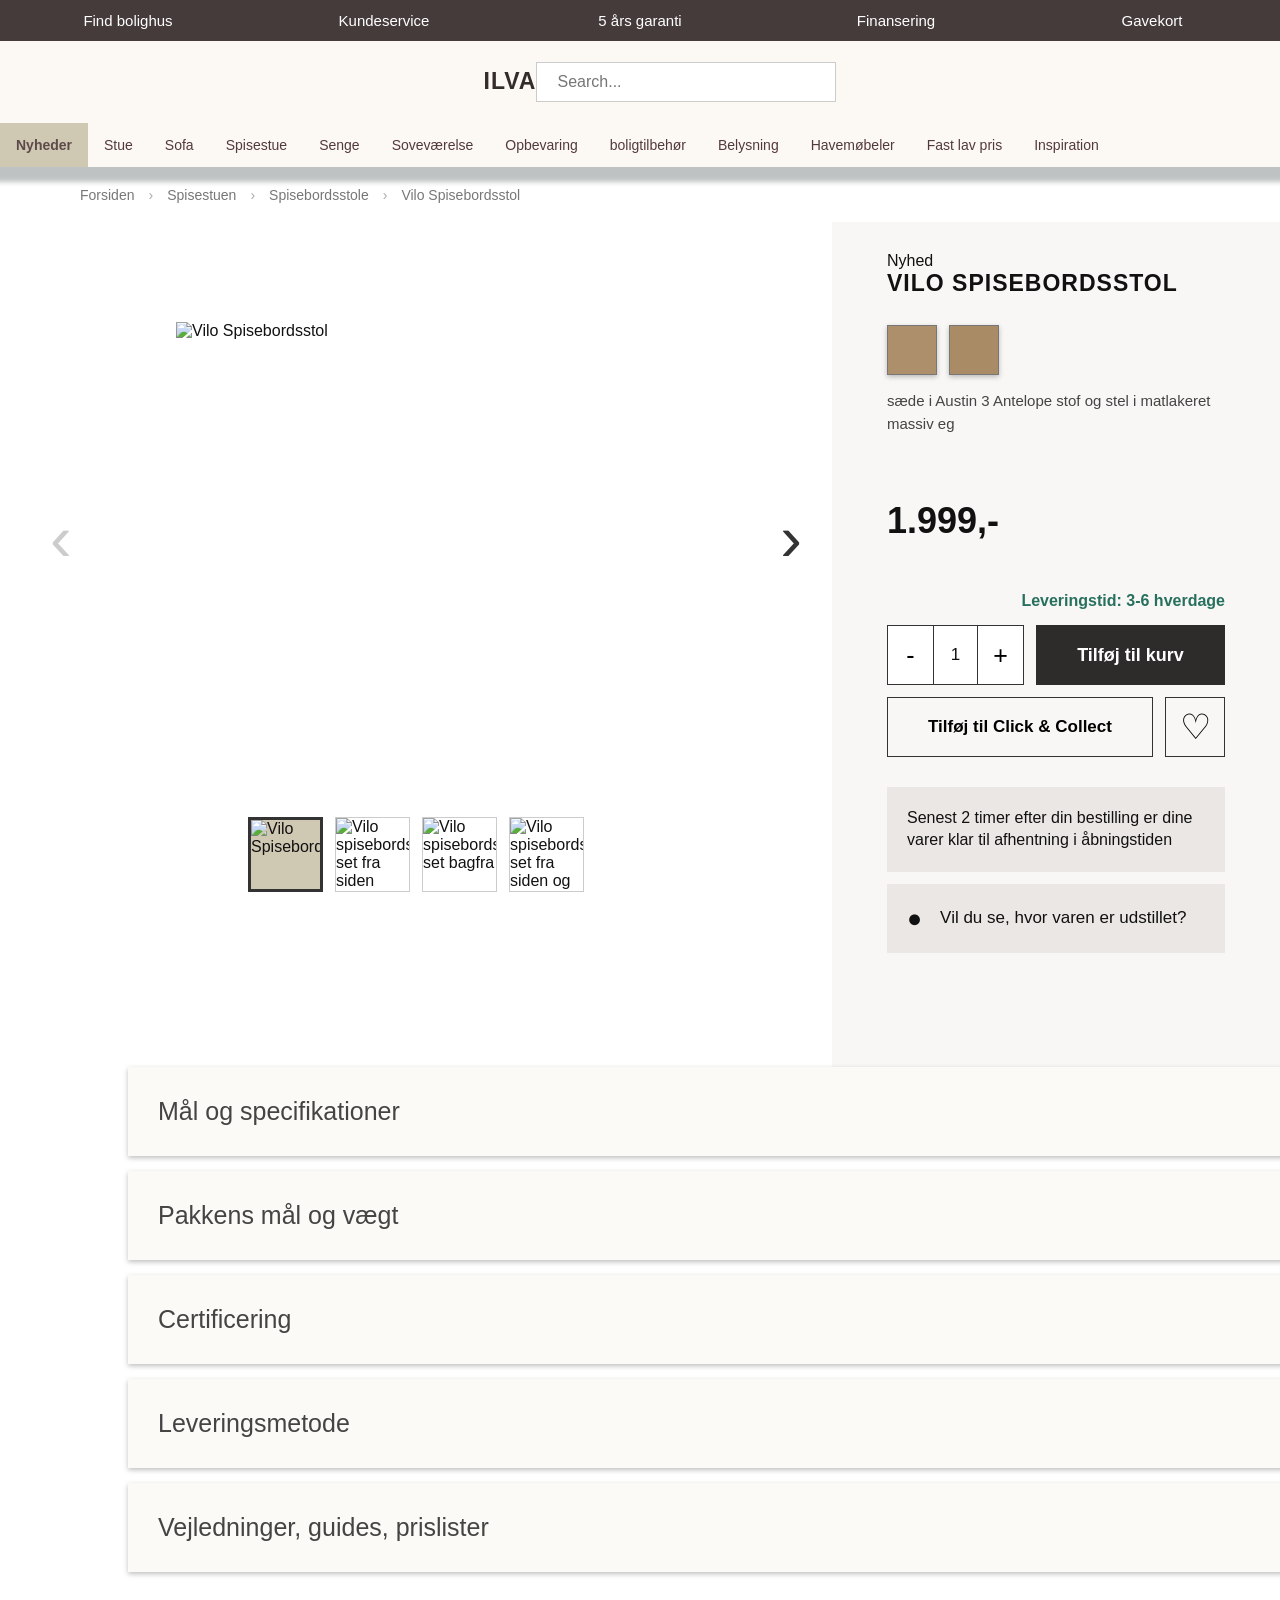
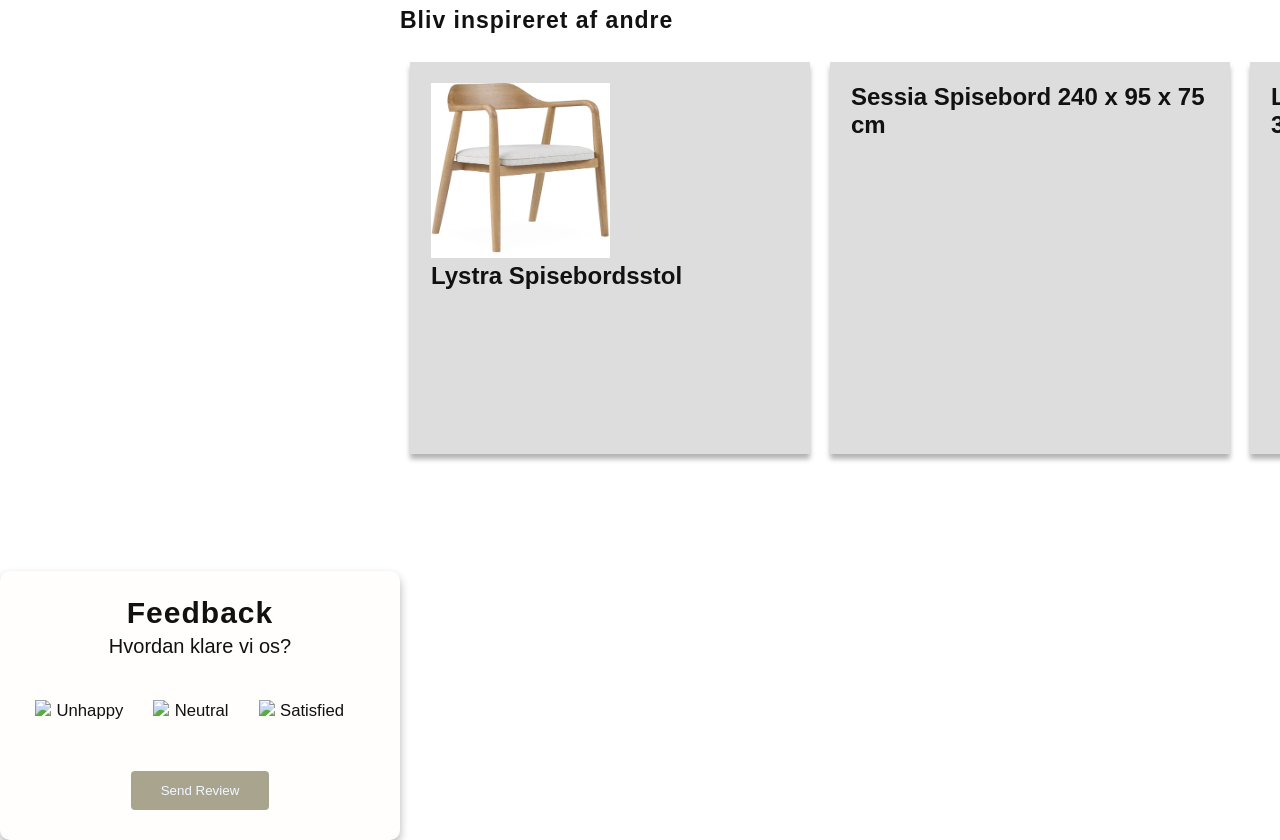
==== index.html @ 0eca38b8 "fjernet extra css fil og rykket carousellen Im going insane...  næste: Jeg copierer den allerede-eks" ====
<!DOCTYPE html>
<html lang="da">
<head>
    <meta charset="UTF-8">
    <meta name="viewport" content="width=device-width, initial-scale=1.0">
    <title>Document</title>

    <link rel="stylesheet" href="stylesheet.css">
    <script src="javakirstine.js" defer></script>
    <link rel="stylesheet" href="carousel.css">

<script src="stolcarousel.js" defer></script>
</head>
<body>

    <div class="toptopnav">
       
  <a >Find bolighus</a>
  <a >Kundeservice</a>
  <a >5 års garanti</a>
    <a >Finansering</a>
  <a >Gavekort</a>
    </div>



<div class="mycontainer">
    <div class="ilva">
  <h1><br>ILVA</h1> 
</div>
 

 <div class="search-box">
  <input type="text" placeholder="Search..." />
  <i class="fas fa-search"></i>
</div>
 
</div>  
  
<div class="topnav">
  <a class="active" href="#home">Nyheder</a>
  <a href="#stue">Stue</a>
  <a href="#sofa">Sofa</a>
  <a href="#spisestue">Spisestue</a>
<a href="#seng">Senge</a>
<a href="#soveværelse">Soveværelse</a>  
<a href="#opbevaring">Opbevaring</a>
<a href="#boligtilbehør">boligtilbehør</a>
<a href="#belysning">Belysning</a>
<a href="#havemøbeler">Havemøbeler</a>
<a href="#fastlavpris">Fast lav pris</a>
<a href="#inspiration">Inspiration</a>
</div>



<nav class="bottom-nav">
    <span>Forsiden</span>
    <span>›</span>
    <span>Spisestuen</span>
    <span>›</span>
    <span>Spisebordsstole</span>
    <span>›</span>
    <span>Vilo Spisebordsstol</span>
</nav>

<main class="product-page">
    <section class="product-image">

    <button id="previous" class="arrow-left">‹</button>

    <img
        id="productImage"
        src="https://media.ilva.dk/webshop/dam/photo1/100004611617-001.jpg"
        alt="Vilo spisebordsstol set forfra"
    >

    <button id="next" class="arrow-right">›</button>

     <div id="thumbnails" class="thumbnails">
    </div>

</section>

    <section class="product-info">
        <span class="New">Nyhed</span>
        <h1>
            <strong>VILO</strong> SPISEBORDSSTOL
        </h1>

        <div class="colors">
            <div class="color-box"></div>
            <div class="color-box"></div>
        </div>

        <p class="description">
            sæde i Austin 3 Antelope stof og stel i matlakeret massiv eg
        </p>

        <p class="price">1.999,-</p>
        <p class="delivery">
            Leveringstid: 3-6 hverdage
        </p>

        <div class="buy-row">
            <div class="quantity">
                <button>-</button>
                <span>1</span>
                <button>+</button>
            </div>
            <button class="cart">
                Tilføj til kurv
            </button>
        </div>

        <div class="bottom-buttons">
            <button>
                Tilføj til Click & Collect
            </button>
            <button class="heart">
                ♡
            </button>
        </div>

        <div class="pickup">
            <p>
                Senest 2 timer efter din bestilling er dine varer klar til afhentning i åbningstiden
            </p>
        </div>

        <div class="store">
            <span class="location">●</span>
            <span>Vil du se, hvor varen er udstillet?</span>
        </div>

    </section>


    
    
</main>


<button class="accordion">Mål og specifikationer</button>
<div class="panel">
    <p>Generelle mål <br>

        Længde
        55 cm <br>
        Bredde/Dybde
        53 cm <br>
        Højde
        80 cm <br>
        Vægt
        6,5 kg <br> <br>
        Andre specifikationer
        
        <br><br>
        
        Produkttype:
        Spisebordsstole <br>
        
        Maks. belastning:
        Maxbelastning 110 kg <br>
        
        Siddehøjde: 47 cm <br>
        Betræksnavn: Austin<br>
        Betræksmateriale: Stof<br>
        Stoftype betræk: Fladvævet<br>
        Betrækkets komposition: 100% polyester<br>
        Betræksfarv: Gråbrun <br>
        Betræksfarvekode: 3<br>
        Farvenavn på betræk: Antelope <br>
        Martindale: 115.000<br>
        Lysægthed: 4-5<br>
        Pilling: 4<br>
        Materiale ben/stel: Træ<br>
        Træsort ben/stel: Eg massiv<br>
        
        Behandling ben/stel: Matlakbehandlet <br>
        
        Farve ben/stel: Mat natur <br>
        Varenummer 1090067<br>
        <br><br>
        Producent
        ILVA A/S
        Damvej 9, DK-8471 Sabro
        www.ilva.dk <br></p>
    </div>
    
    <button class="accordion">Pakkens mål og vægt</button>
    <div class="panel">
        <p>Antal pakker: 1 <br>
1 Pakke A <br><br>
Dybde: 56 cm<br>
Højde: 90 cm<br>
Bredde: 57 cm<br>
Vægt 14,8 kg <br>
<br>

</p>
</div>

<button class="accordion">Certificering</button>
<div class="panel">
    <p>FSC®<br><br>
        
        FSC-certificerede produkter er din sikkerhed for, at træet i vores produkter er fra ansvarlig skovdrift og/eller andre ansvarlige kilder.<br>
        I en FSC-certificeret skov vil skovarealet være det samme generation efter generation.<br> Samtidig tages der hensyn til skovens biodiversitet, og sjældne og truede dyrearter beskyttes. <br>
        FSC sikrer også ordentlige arbejdsvilkår for skovarbejderne og gode relationer til lokalsamfundene.
        <br><br>
        Dette produkt indeholder synlige eller ikke-synlige FSC-certificerede trækomponenter.<br> </p>
    </div>
    
    <button class="accordion">Leveringsmetode</button>
    <div class="panel">
        <p>Du kan få leveret dit køb på flere måder hos ILVA <br><br>
            
            Lagerstatus og leveringsformer<br>
            
            Hos ILVA har vi en række forskellige lagerstatusbeskeder alt efter, <br>
            hvor varen befinder sig. Få et overblik over lagerstatus, og hvad det betyder for dig. <br>
            Du kan også læse om vores leveringsformer og -priser, så du kan vælge den leveringsform, der passer bedst til dig. <br>
            <br>
            
            Lagerstatusbeskrivelser
            <br>
            Klik og læs mere om de forskellige lagerstatusbeskrivelser
            <br>
            Leveringsformer
            <br>
            Klik og læs om de forskellige leveringsformer og -priser
            <br></p>
        </div>
        
        <button class="accordion">Vejledninger, guides, prislister</button>
        <div class="panel">
            <p>Samlevejledning og advarsler<br><br><br>
                Plejeguide<br>
            </p>
        </div>


        <!-- fuck this... make carousel based on extisting carousel... but with reskin, evading every merge comflict and class issues -->
        <section>
            <h1 style="padding: 20px 400px 0px;">Bliv inspireret af andre</h1>
                <ul>
                    <li data-møbelName="Item 1" class="carousel--shadow">
                        <img class="carousel--image" src="images/Lystra-Spisebordsstol.webp" alt="Sessia Spisebord 240 x 95 x 75 cm ">
                        <h2>Lystra Spisebordsstol </h2>
                    </li>
                    <li data-møbelName="Item 2" class="carousel--shadow">
                        <h2>Sessia Spisebord 240 x 95 x 75 cm</h2>
                    </li>
                    <li data-møbelName="Item 3" class="carousel--shadow">
                        <h2>Lunestund Kelim Tæppe 250 x 350 cm </h2>
                    </li>
                    <li data-møbelName="Item 4" class="carousel--shadow">
                        <h2>Ceora Spisebordsstol </h2>
                    </li>
                    <li data-møbelName="Item 5" class="carousel--shadow">
                        <h2>Sessia Spisebord 180 x 95 x 75 cm </h2>
                    </li>
                    <li data-møbelName="Item 6" class="carousel--shadow">
                        <h2>Sikra Pendel 52 x 47 cm </h2>
                    </li>
                </ul>
        </section>
        
        <!-- rating system -->
        
        
        <div class="container" id="container">
            <h1 class="heading">Feedback</h1>
            <p>Hvordan klare vi os?</p>
            <div class="ratings-container" id="ratings-container">
                <div class="rating">
                    <img src="https://cdn-icons-png.flaticon.com/512/166/166527.png" />
                    <small>Unhappy</small>
                </div>
                <div class="rating">
                    <img src="https://cdn-icons-png.flaticon.com/512/1791/1791385.png" />
                    <small>Neutral</small>
                </div>
                <div class="rating">
                    <img src="https://cdn-icons-png.flaticon.com/512/166/166538.png" />
                    <small>Satisfied</small>
                </div>
            </div>
            <button class="btn" id="btn">Send Review</button>
        </div>
        
        
        
        <script src="mathilde.js"></script>
    </body>
    </html>
---- stylesheet.css ----
body {
  margin: 0;
  font-family: Arial, Helvetica, sans-serif;
}
.search-box {
  position: relative;
  width: 300px;
  background: #fff;
  border: 1px solid #ccc;
  padding: 10px 20px;
  display: flex;
  align-self: center;

}

.search-box:focus-within {
  border-color: #007bff;
  box-shadow: 0 0 8px rgba(0, 123, 255, 0.2);
  background: #fff;
}
.search-box input {
  width: 100%;
  border: none;
  outline: none;
  background: transparent;
  font-size: 16px;
  color: #333;
}
.search-box i {
  color: #888;
  font-size: 18px;
  margin-left: 10px;
}

.toptopnav{
    background-color: #453b3b;
  overflow: hidden;
  color:#fbfaf7;
 gap: 20px;
 
}

.toptopnav a {
  float: left;
  padding: 12px;
  color: white;
  text-decoration: none;
  font-size: 15px;
  width: 20%; 
  text-align: center; 
}

.toptopnav a:hover {
  background-color: #504945;
}
.topnav {
  overflow: hidden;
  background-color: #fcf8f3;
  box-shadow: 0 10px 5px 5px rgb(191, 194, 195);
}

.topnav a {
  float: left;
  color: #533a3a;
  text-align: center;
  padding: 14px 16px;
  text-decoration: none;
  font-size: 14px;
}

.topnav a:hover {
  text-decoration: underline;
  color: rgb(75, 67, 55);
}

.topnav a.active {
font-weight: bold;
  color: rgb(93, 74, 74);
}

.mycontainer{
    display: flex;
    align-items: center;
    justify-content: center;
    margin: auto;
    background-color: #fcf8f3;
    

}

.ilva{

    text-align: left;
    align-items: left;
    background-color: #fcf8f3;
    color:rgb(52, 43, 43);
    font-size: larger;
    padding-left: 40px;
}

* {
    box-sizing: border-box;
    margin: 0;
    padding: 0;
}

body {
    font-family: Arial, Helvetica, sans-serif;
    color: #111;
}

/* --------------------
   BOTTOM NAV
-------------------- */

.bottom-nav {
    height: 55px;
    display: flex;
    align-items: center;
    gap: 14px;

    padding-left: 80px;

    color: #777;
    font-size: 14px;
}

.bottom-nav span:nth-child(even) {
    color: #aaa;
}


/* --------------------
   SELVE PRODUKTSIDEN
-------------------- */

.product-page {
    display: grid;
    grid-template-columns: 65% 35%;
    min-height: calc(100vh - 55px);
}
/* --------------------
   VENSTRE SIDE
-------------------- */

/* =========================================
   BILLEDE / CAROUSEL
========================================= */

.product-image {
    position: relative;

    background: #fff;

    display: flex;
    justify-content: center;
    align-items: center;

    overflow: hidden;

    height: 700px;
}


/* Det store billede */

.product-image > img {
    width: 480px;
    height: 500px;
    object-fit: contain;
}


/* =========================================
   PILE
========================================= */

.arrow-left,
.arrow-right {
    position: absolute;

    top: 45%;

    transform: translateY(-50%);

    background: transparent;

    border: none;

    font-size: 65px;

    cursor: pointer;
    z-index: 10;
}



.arrow-left {
    left: 50px;

    color: #ccc;
}

.arrow-right {
    right: 30px;

    color: #333;
}


/* =========================================
   THUMBNAILS
========================================= */

.thumbnails {

    position: absolute;

    bottom: 30px;

    left: 50%;

    transform: translateX(-50%);

    display: flex;

    gap: 12px;

    z-index: 10;
}


/* Hvert thumbnail */

.thumbnail {

    width: 75px;
    height: 75px;

    object-fit: cover;

    border: 1px solid #ccc;

    cursor: pointer;

    transition: all 0.2s ease;
}


/* Når man holder musen over */

.thumbnail:hover {

    transform: scale(1.05);

    border-color: #555;
}


/* Det billede man er på */

.thumbnail.active {

    border: 3px solid #333;
}
/* --------------------
   HØJRE SIDE
-------------------- */

.product-info {
    background: #f8f7f5;

    padding: 30px 55px 40px;

    display: flex;
    flex-direction: column;
}
/* Nyhed */

.new {
    display: inline-block;

    width: fit-content;

    background: #95734f;
    color: white;

    padding: 7px 13px;

    font-size: 14px;

    margin-bottom: 12px;
}

/* Titel */

h1 {
    font-size: 23px;
    letter-spacing: 1px;

    margin-bottom: 28px;
}

h1 strong {
    font-weight: 800;
}

/* Farver */

.colors {
    display: flex;
    gap: 12px;

    margin-bottom: 15px;
}

.color-box {
    width: 50px;
    height: 50px;

    background: #ad906b;

    border: 1px solid #777;

    box-shadow: 0 2px 5px rgba(0,0,0,0.25);
}

.color-box:nth-child(2) {
    background: #a98b65;
}

/* Beskrivelse */

.description {
    color: #444;

    font-size: 15px;

    line-height: 1.5;

    margin-bottom: 65px;
}

/* Pris */

.price {
    font-size: 36px;
    font-weight: bold;

    margin-bottom: 50px;
}
/* Levering */

.delivery {
    align-self: flex-end;

    color: #28705e;

    font-weight: bold;

    margin-bottom: 15px;
}
/* --------------------
   KØBSFELT
-------------------- */

.buy-row {
    display: flex;
    gap: 12px;

    width: 100%;
}

/* Antal */

.quantity {
    display: flex;

    height: 60px;

    border: 1px solid #333;
}

.quantity button,
.quantity span {
    width: 45px;

    display: flex;
    align-items: center;
    justify-content: center;

    background: white;

    border: none;

    font-size: 25px;
}

.quantity span {
    font-size: 17px;

    border-left: 1px solid #333;
    border-right: 1px solid #333;
}

/* Kurv */

.cart {
    flex: 1;

    background: #2d2c2b;

    color: white;

    border: none;

    font-size: 18px;
    font-weight: bold;

    cursor: pointer;
}

.cart:hover {
    background: #444;
}

/* --------------------
   CLICK & COLLECT
-------------------- */

.bottom-buttons {
    display: flex;

    gap: 12px;

    margin-top: 12px;
}

.bottom-buttons > button:first-child {
    flex: 1;

    height: 60px;

    background: transparent;

    border: 1px solid #333;

    font-size: 17px;
    font-weight: bold;
}

.heart {
    width: 60px;

    background: transparent;

    border: 1px solid #333;

    font-size: 35px;
}

/* --------------------
   AFHENTNING
-------------------- */

.pickup {
    margin-top: 30px;

    background: #ebe7e4;

    padding: 20px;

    font-size: 16px;

    line-height: 1.4;
}

/* --------------------
   BUTIK
-------------------- */

.store {
    margin-top: 12px;

    background: #ebe7e4;

    padding: 20px;

    display: flex;
    align-items: center;

    gap: 18px;

    font-size: 17px;
}

.location {
    font-size: 25px;
}

/* --------------------
   TILFØJ TIL KURV
-------------------- */

/* Mørk baggrund bag popup */
.popup-overlay {
    display: none;
    position: fixed;
    top: 0;
    left: 0;
    width: 100%;
    height: 100%;
    background: rgba(0, 0, 0, 0.6);
    z-index: 1000;
}

/* Selve popup */
.cart-popup {
    position: absolute;
    top: 50%;
    left: 50%;
    transform: translate(-50%, -50%);

    width: 80%;
    max-width: 800px;
    min-height: 450px;

    background: white;
    padding: 60px;
}

/* Luk-knap */
.popup-close {
    position: absolute;
    top: 25px;
    right: 25px;

    border: none;
    background: none;

    font-size: 30px;
    cursor: pointer;
}

/* Overskrift */
.cart-popup h2 {
    text-align: center;
    margin-top: 100px;
    margin-bottom: 100px;
}

/* Produktnavn */
.cart-popup p {
    font-size: 20px;
}

/* Knapper */
.popup-buttons {
    display: flex;
    gap: 20px;
    margin-top: 80px;
}

.popup-buttons button {
    flex: 1;
    padding: 25px;

    font-size: 18px;
    cursor: pointer;
}

.continue-shopping {
    background: white;
    border: 1px solid #222;
}

.go-to-cart {
    background: #292827;
    color: white;
    border: none;
}
.accordion {
  background-color: #fbfaf7;
  color: #444;
  font-style: bold;
  cursor: pointer;
  padding: 30px;
  width: 100%;
  margin-left: 10%;
  margin-right:10%;
  margin-bottom: 15px;
  border: none;
  text-align: left;
  outline: none;
  font-size: 25px;
  transition: 0.4s;
  justify-items: center ;
   box-shadow: 0 2px 5px rgba(0,0,0,0.25);

}

.active, .accordion:hover {
  background-color: #cfc8b3; 
}

.panel {
  padding: 0 18px;
  display: none;
  background-color: white;
  overflow: hidden;
  margin-left: 10%;
  margin-right: 10%;
  width: 100%;
}

/* rating system */


.container {
  background: rgba(253, 252, 247, 0.3);
  box-shadow: 0 5px 10px rgba(0, 0, 0, 0.3);
  border-radius: 10px;
  padding: 20px;
  width: 85%;
  max-width: 400px;
  text-align: center;
  font-size: 20px;
  justify-self: center;
}

.heading {
  margin: 5px;
  font-size: 30px;
}

.ratings-container {
  display: flex;
  padding: 20px 0;
}

.rating {
  cursor: pointer;
  padding: 10px;
  margin: 10px 5px;
}

.rating:hover,
.rating.active
{
  background: rgb(239, 228, 204);
  border-radius: 10px;
  box-shadow: 0 0 10px rgba(0, 0, 0, 0.3);
  color: aliceblue;
  transition: all 300ms ease;
}

.btn {
  background-color: rgb(169, 164, 142);
  color: aliceblue;
  border: 0;
  margin: 10px;
  border-radius: 4px;
  padding: 12px 30px;
  cursor: pointer;
}

.btn:hover {
  box-shadow: 0 5px 10px rgba(0, 0, 0, 0.3);
  transition: all 300ms ease;
}

.btn:active {
  transform: scale(0.96);
}

.rating img {
  width: 40px;
}

/* INSPO CAROUSEL */
ul {
  width: 100vw;
  height: 509px;
  padding: 0 400px 20px;

  display: flex;

  overflow-x: scroll;
  scroll-snap-type: x mandatory;

  anchor-name: --inspo-carousel;

  columns: 1;
  text-align: center;
}

ul::column {
  scroll-snap-align: center;
}


ul::scroll-button(*) {
  border: 0;
  font-size: 2rem;
  background: none;
  color: #000;
  opacity: 0.7;
  cursor: pointer;

  position: absolute;
  position-anchor: --inspo-carousel;
}

ul::scroll-button(*):hover,
ul::scroll-button(*):focus {
  opacity: 1;
}

ul::scroll-button(*):active {
  translate: 1px 1px;
}

ul::scroll-button(*):disabled{
  opacity: 0.2;
  cursor: unset;
}

ul::scroll-button(left) {
  content: "<" / "Previous";
  right: calc(anchor(left) - 70px);
  bottom: calc(anchor(top) + 13px);
}

ul::scroll-button(right) {
  content: ">" / "Next";
  left: calc(anchor(right) - 70px);
  bottom: calc(anchor(top) + 13px);
}

li{
  list-style-type: none;

  display: inline-block;
  height: 392px;
  width: 85%;
  max-width: 400px;

  background-color: #ddd;
  border: 1px solid #ddd;
  padding: 20px;
  margin: 0 10px;

  text-align: left;  

  flex: 0 0 50em;

  scroll-snap-align: center;
}

.carousel--shadow {
  box-shadow: 0 5px 5px rgba(0, 0, 0, 0.3);
}

.carousel--image {
  height: 50%;
  width: 50%;
}
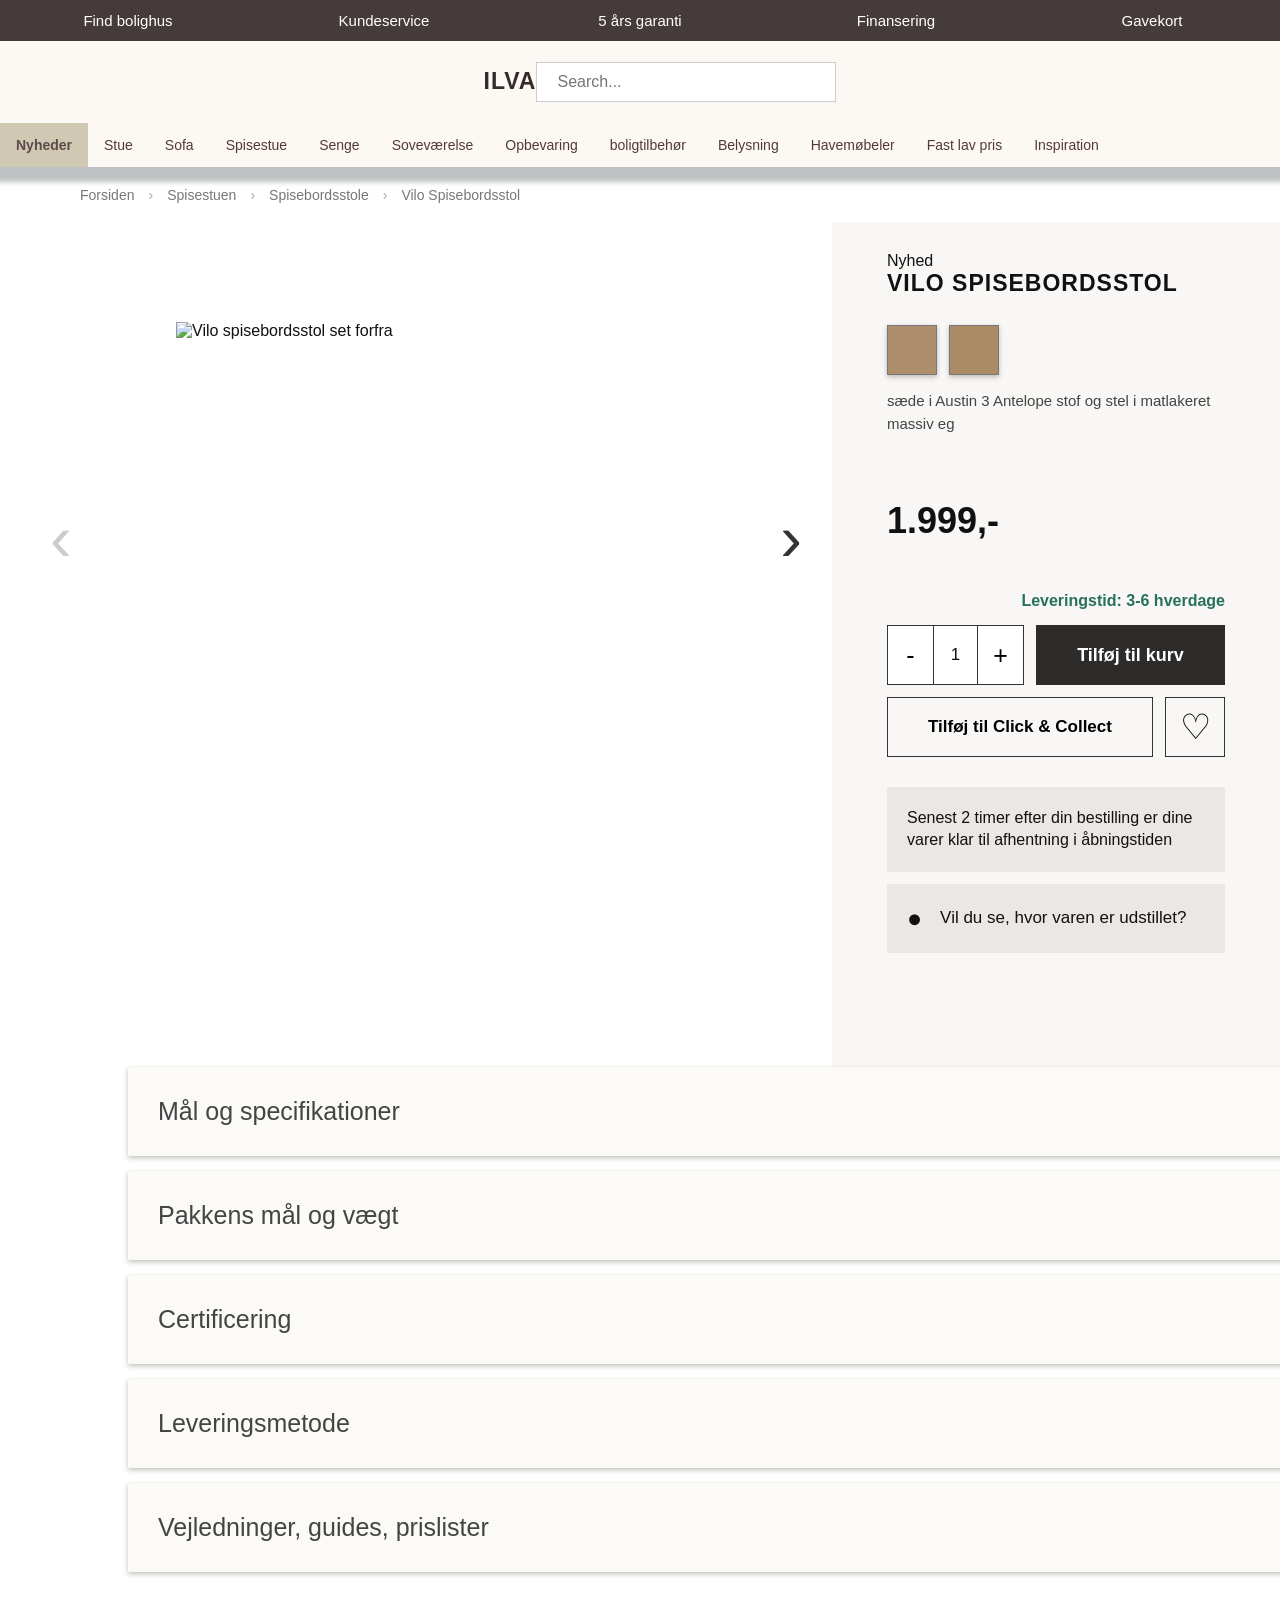
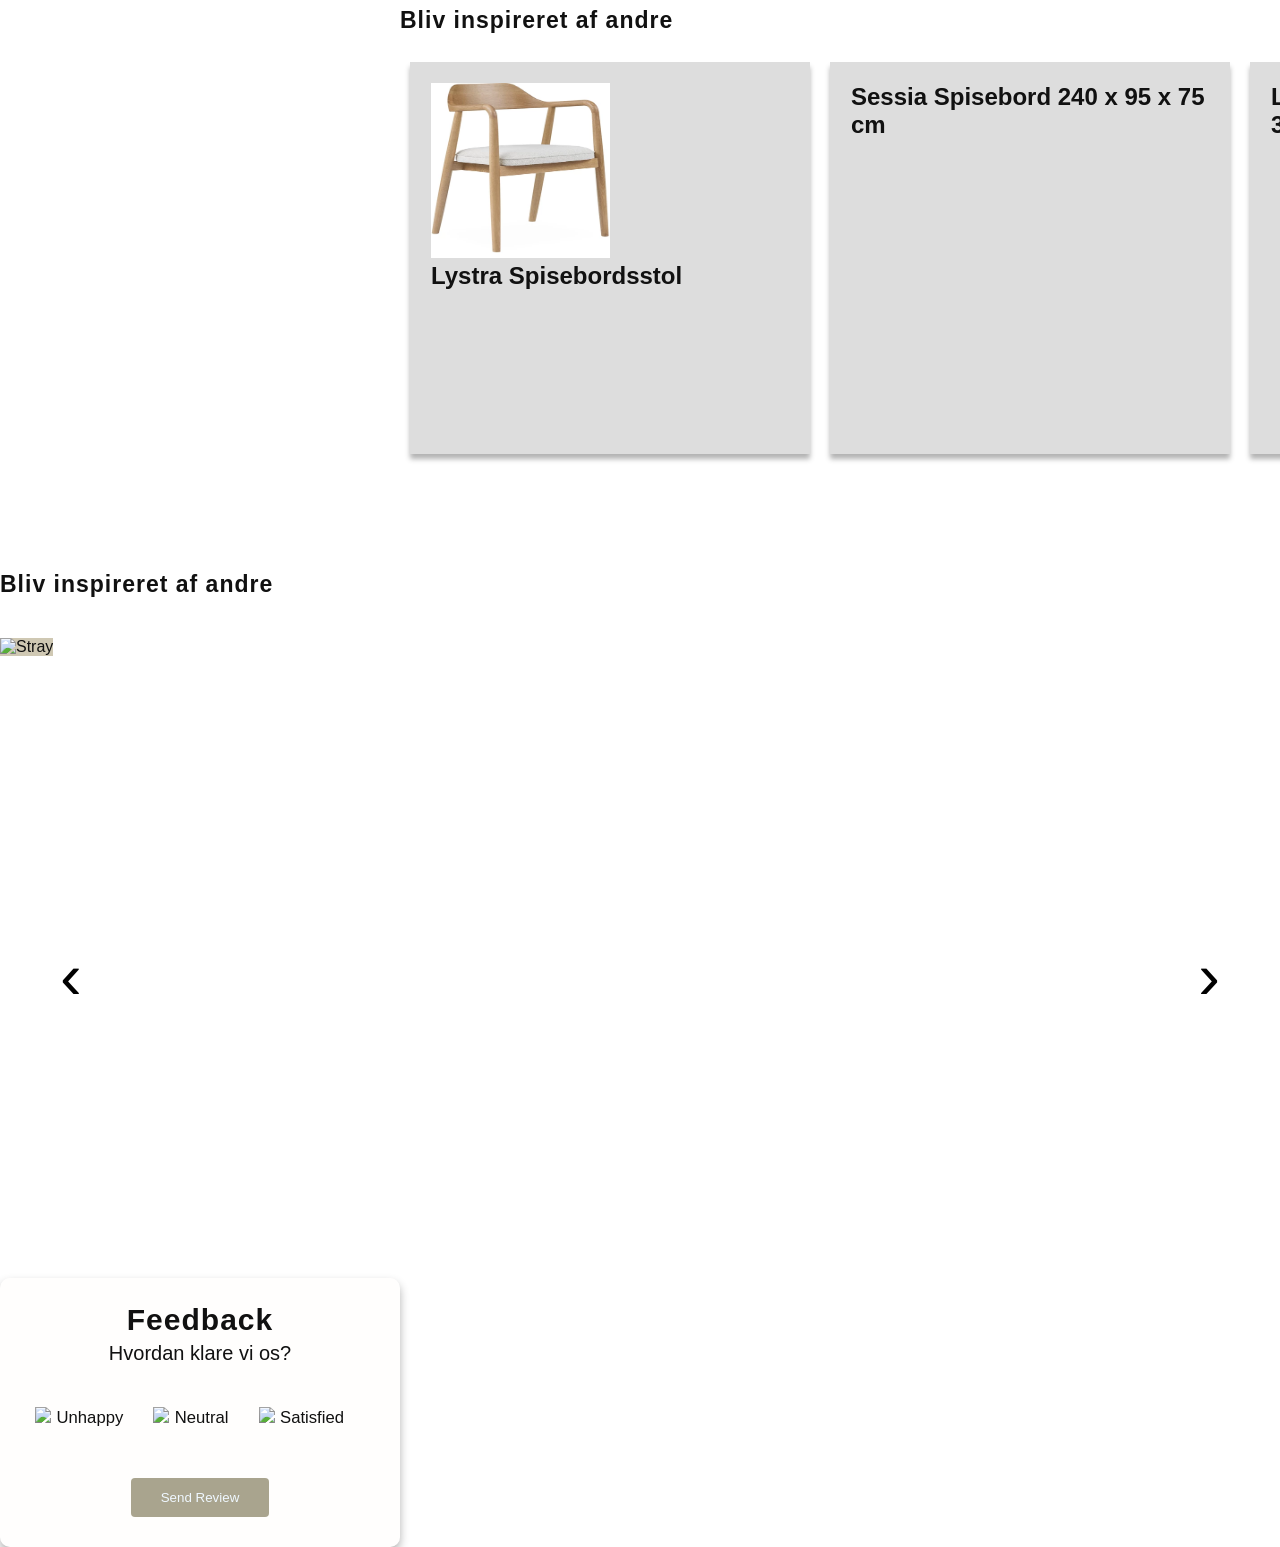
==== commit af26485c: "im going insane... -_-" ====
--- a/index.html
+++ b/index.html
@@ -240,33 +240,81 @@
             </p>
         </div>
 
-
-        <!-- fuck this... make carousel based on extisting carousel... but with reskin, evading every merge comflict and class issues -->
+        <!-- attempt 0 -->
         <section>
             <h1 style="padding: 20px 400px 0px;">Bliv inspireret af andre</h1>
-                <ul>
-                    <li data-møbelName="Item 1" class="carousel--shadow">
-                        <img class="carousel--image" src="images/Lystra-Spisebordsstol.webp" alt="Sessia Spisebord 240 x 95 x 75 cm ">
-                        <h2>Lystra Spisebordsstol </h2>
-                    </li>
-                    <li data-møbelName="Item 2" class="carousel--shadow">
-                        <h2>Sessia Spisebord 240 x 95 x 75 cm</h2>
-                    </li>
-                    <li data-møbelName="Item 3" class="carousel--shadow">
-                        <h2>Lunestund Kelim Tæppe 250 x 350 cm </h2>
-                    </li>
-                    <li data-møbelName="Item 4" class="carousel--shadow">
-                        <h2>Ceora Spisebordsstol </h2>
-                    </li>
-                    <li data-møbelName="Item 5" class="carousel--shadow">
-                        <h2>Sessia Spisebord 180 x 95 x 75 cm </h2>
-                    </li>
-                    <li data-møbelName="Item 6" class="carousel--shadow">
-                        <h2>Sikra Pendel 52 x 47 cm </h2>
-                    </li>
-                </ul>
+            <ul>
+                <li data-møbelName="Item 1" class="carousel--shadow">
+                    <img class="carousel--image" src="images/Lystra-Spisebordsstol.webp" alt="Sessia Spisebord 240 x 95 x 75 cm ">
+                    <h2>Lystra Spisebordsstol </h2>
+                </li>
+                <li data-møbelName="Item 2" class="carousel--shadow">
+                    <h2>Sessia Spisebord 240 x 95 x 75 cm</h2>
+                </li>
+                <li data-møbelName="Item 3" class="carousel--shadow">
+                    <h2>Lunestund Kelim Tæppe 250 x 350 cm </h2>
+                </li>
+                <li data-møbelName="Item 4" class="carousel--shadow">
+                    <h2>Ceora Spisebordsstol </h2>
+                </li>
+                <li data-møbelName="Item 5" class="carousel--shadow">
+                    <h2>Sessia Spisebord 180 x 95 x 75 cm </h2>
+                </li>
+                <li data-møbelName="Item 6" class="carousel--shadow">
+                    <h2>Sikra Pendel 52 x 47 cm </h2>
+                </li>
+            </ul>
         </section>
         
+        <!-- attempt 1 -->
+            <!-- <section class=".inspo-body">
+                <div id="app">
+                    <div class="inspo-wrapper">
+                        <div class="inspo-slide">
+                            <img class="inspo-img" src="https://media.ilva.dk/webshop/dam/photo1/100004610116-001.jpg?quality=80&bgColor=fff&center=0.5%252C0.5&width=400&rmode=pad&format=webp" alt="slide">
+                        </div>
+                        <div class="inspo-slide">
+                            <img class="inspo-img" src="https://media.ilva.dk/webshop/dam/photo1/100004611727-001.jpg?quality=80&bgColor=fff&center=0.5%252C0.5&width=400&rmode=pad&format=webp" alt="slide">
+                        </div>
+                        <div class="inspo-slide">
+                            <img class="inspo-img" src="https://media.ilva.dk/webshop/dam/photo1/100004606192-001.jpg?quality=80&bgColor=fff&center=0.5%252C0.5&width=400&rmode=pad&format=webp" alt="slide">
+                        </div>
+                        <div class="inspo-slide">
+                            <img class="inspo-img" src="https://media.ilva.dk/webshop/dam/photo1/100004611853-001.jpg?quality=80&bgColor=fff&center=0.5%252C0.5&width=400&rmode=pad&format=webp" alt="slide">
+                        </div>
+                        <div class="inspo-slide">
+                            <img class="inspo-img" src="https://media.ilva.dk/webshop/dam/photo1/100004611730-001.jpg?quality=80&bgColor=fff&center=0.5%252C0.5&width=400&rmode=pad&format=webp" alt="slide">
+                        </div>
+                        <div class="inspo-slide">
+                            <img class="inspo-img" src="https://media.ilva.dk/webshop/dam/photo1/100004606429-001.jpg?quality=80&bgColor=fff&center=0.5%252C0.5&width=400&rmode=pad&format=webp" alt="slide">
+                        </div>
+                    </div>
+                    <button id="inspo-prev">< Prev</button>
+                    <button id="inspo-next">Next ></button>
+                </div>
+            </section> -->
+
+            <!-- attempt 2 -->
+            <h1>Bliv inspireret af andre</h1>
+            <div class="inspoCarousel">
+                <div class="inspoCarouselInner">
+                    <div class="inspoCarousel-item active">
+                        <img class=".inspoCarousel--image" src="https://media.ilva.dk/webshop/dam/photo1/100004610116-001.jpg?quality=80&bgColor=fff&center=0.5%252C0.5&width=400&rmode=pad&format=webp" alt="Stray">
+                    </div>
+                    <div class="inspoCarousel-item">
+                        <img class=".inspoCarousel--image" src="https://media.ilva.dk/webshop/dam/photo1/100004611727-001.jpg?quality=80&bgColor=fff&center=0.5%252C0.5&width=400&rmode=pad&format=webp" alt="Stray">
+                    </div>
+                    <div class="inspoCarousel-item">
+                        <img class=".inspoCarousel--image" src="https://media.ilva.dk/webshop/dam/photo1/100004606192-001.jpg?quality=80&bgColor=fff&center=0.5%252C0.5&width=400&rmode=pad&format=webp" alt="Stray">
+                    </div>
+                </div>
+                <button class="inspoCarouselPrev">‹</button>
+                <button class="inspoCarouselNext">›</button>
+            </div>
+            <script src="inspocarousel.js"></script>
+            </section>
+
+            
         <!-- rating system -->
         
         
--- a/stylesheet.css
+++ b/stylesheet.css
@@ -678,6 +678,8 @@
 }
 
 /* INSPO CAROUSEL */
+
+/* --- attempt 0 --- */
 ul {
   width: 100vw;
   height: 509px;
@@ -764,4 +766,88 @@
 .carousel--image {
   height: 50%;
   width: 50%;
-}+}
+
+
+
+.inspoCarousel {
+  position: relative;
+  height: 600px;
+  margin: 40px auto;
+  
+}
+
+.inspoCarouselInner {
+  position: relative;
+  height: 100%;
+  width: 100%;
+  overflow: hidden;
+}
+
+.inspoCarousel-item {
+  position: absolute;
+  top: 0;
+  left: 0;
+  display: none;
+}
+
+.inspoCarousel-item.active {
+  display: block;
+}
+
+.inspoCarouselPrev {
+  position: absolute;
+  top: 50%;
+  left: 60px;
+  z-index: 100;
+
+  background: transparent;
+  border: none;
+  cursor: pointer;
+  font-size: 65px;
+}
+
+.inspoCarouselNext {
+  position: absolute;
+  top: 50%;
+  right: 60px;
+  z-index: 100;
+
+  background: transparent;
+  border: none;
+  cursor: pointer;
+  font-size: 65px;
+}
+
+/* .arrow-left,
+.arrow-right {
+    position: absolute;
+
+    top: 45%;
+
+    transform: translateY(-50%);
+
+    background: transparent;
+
+    border: none;
+
+    font-size: 65px;
+
+    cursor: pointer;
+    z-index: 10;
+}
+
+
+
+.arrow-left {
+    left: 50px;
+
+    color: #ccc;
+}
+
+.arrow-right {
+    right: 30px;
+
+    color: #333;
+}
+ */
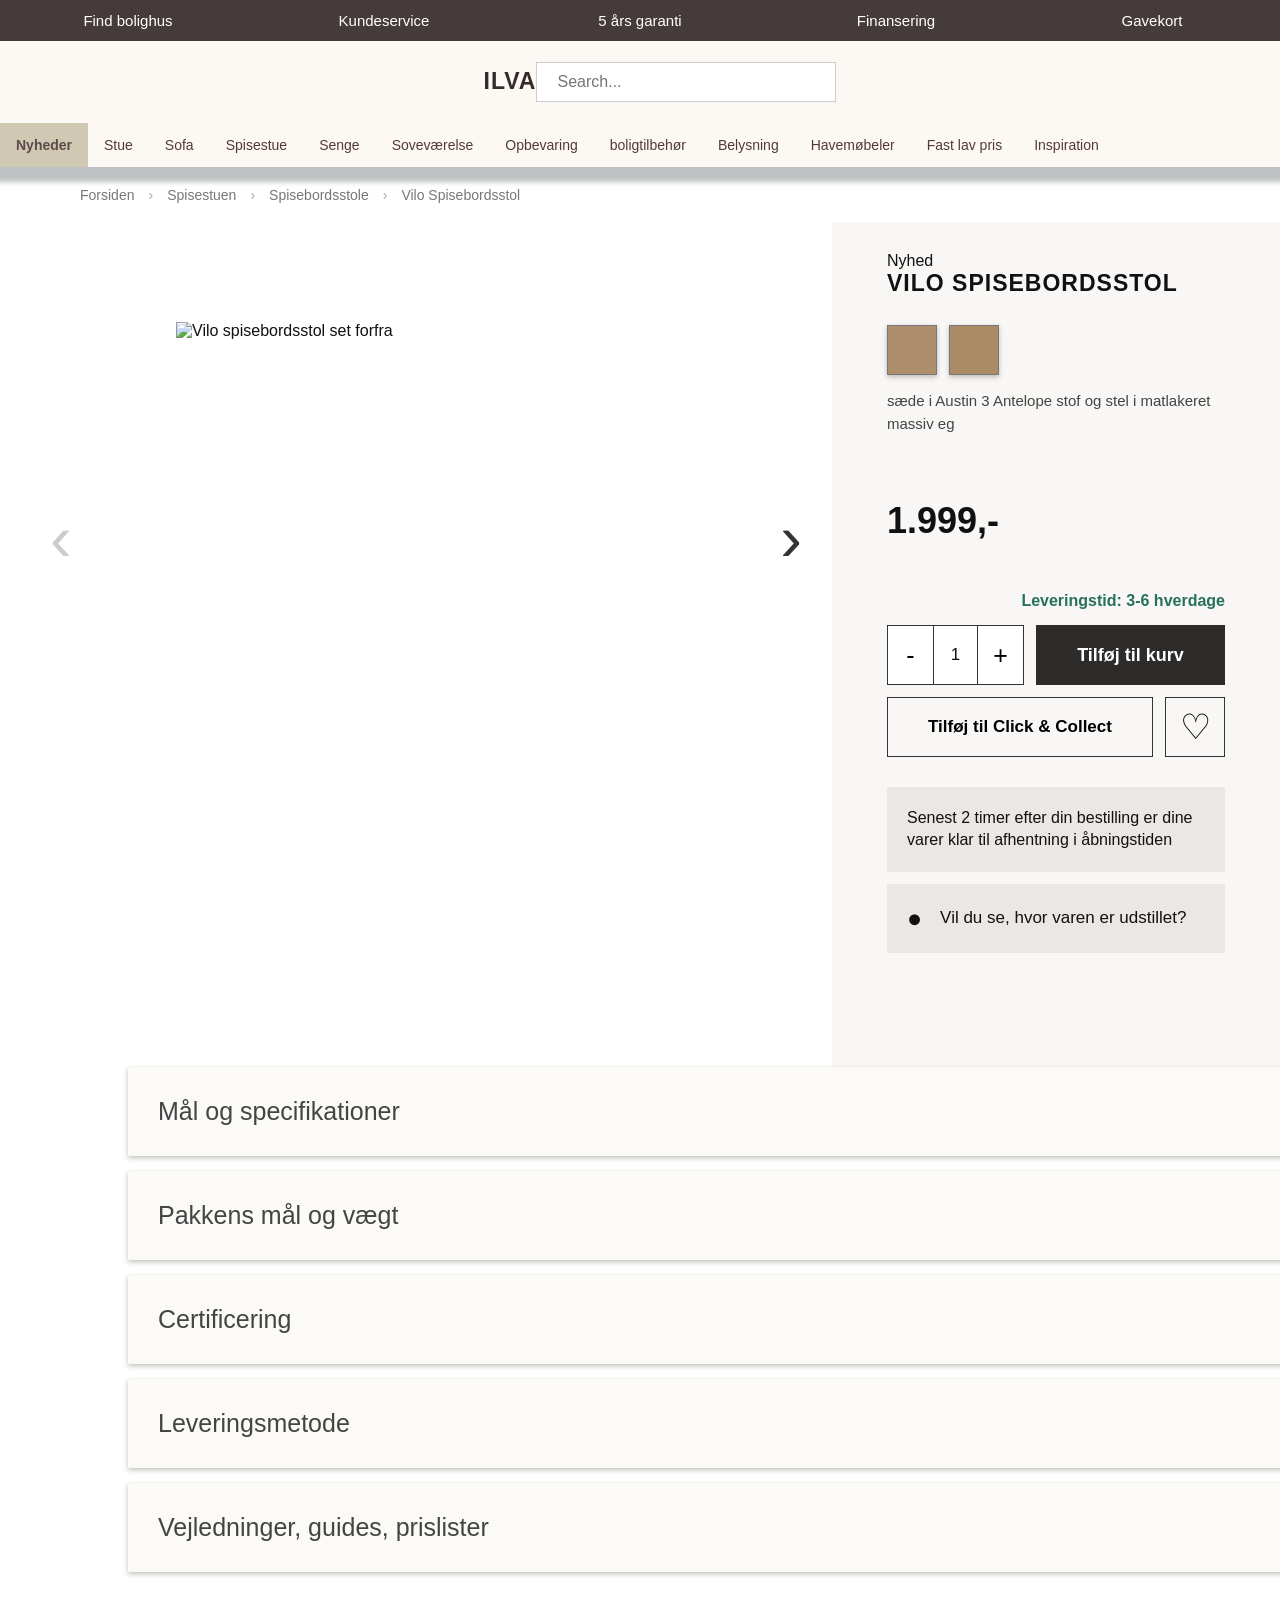
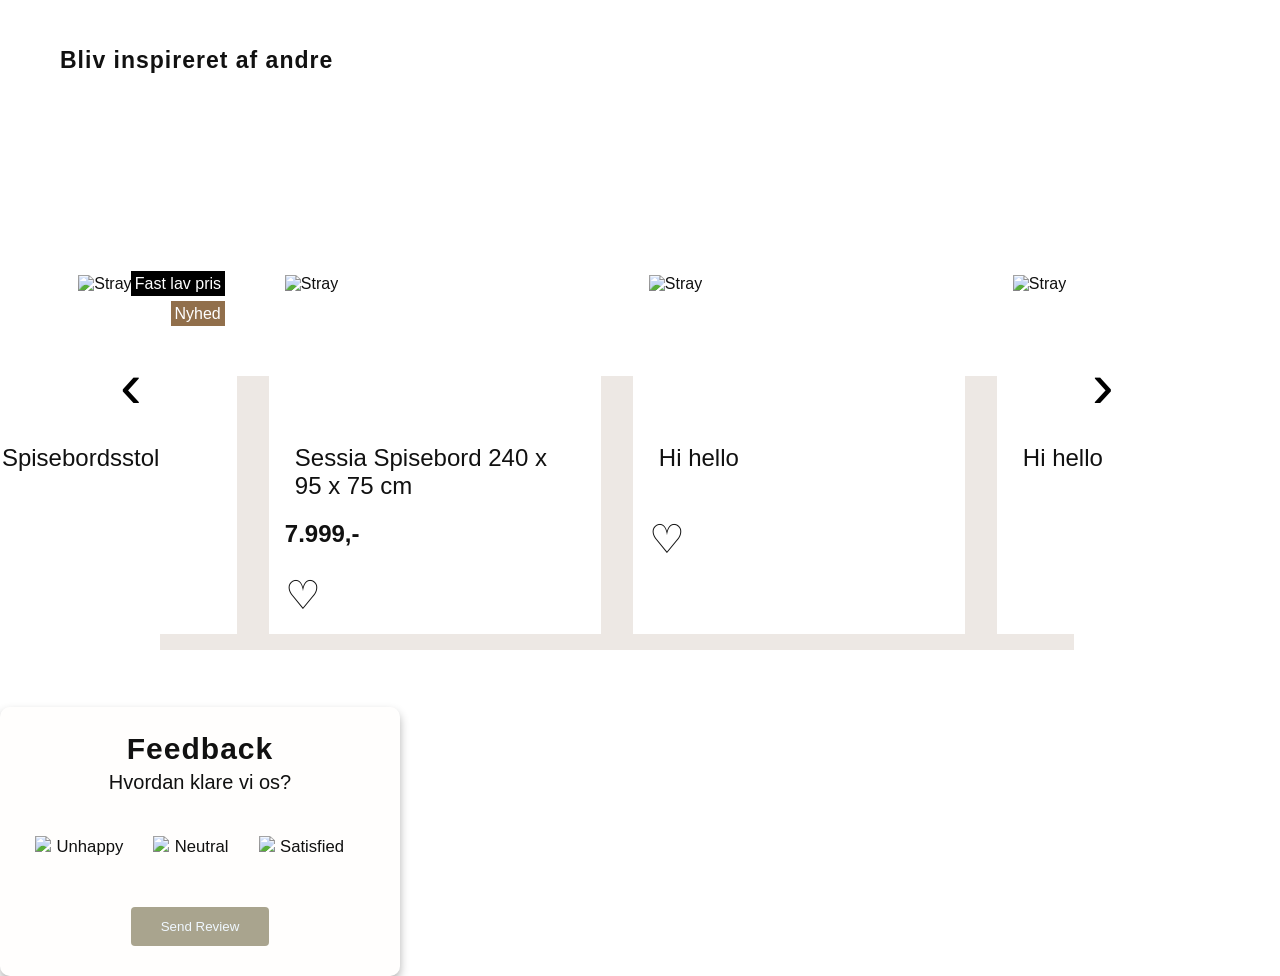
==== commit b137f06a: "i did it... sorta super bruteforced... but gives an idea... TwT" ====
--- a/index.html
+++ b/index.html
@@ -241,7 +241,7 @@
         </div>
 
         <!-- attempt 0 -->
-        <section>
+        <!-- <section>
             <h1 style="padding: 20px 400px 0px;">Bliv inspireret af andre</h1>
             <ul>
                 <li data-møbelName="Item 1" class="carousel--shadow">
@@ -264,55 +264,109 @@
                     <h2>Sikra Pendel 52 x 47 cm </h2>
                 </li>
             </ul>
+        </section> -->
+        
+
+            <!-- attempt 3 -->
+        <section>
+            <div class="inspoCarousel">
+                    <h1>Bliv inspireret af andre</h1>
+                    <div class="inspo-container">
+                        <div class="inspo-card active">
+                            <div class="inspo-imageContainer">
+                                <span style="background-color: black; color: white; top: 0; left: 210px; position: relative; padding: 4px;">Fast lav pris</span>
+                                <span style="background-color: #916f4b; color: white; top: 30px; left: 151px; position: relative; padding: 4px;">Nyhed</span>
+                                <img src="https://media.ilva.dk/webshop/dam/photo1/100004610116-001.jpg?quality=80&bgColor=fff&center=0.5%252C0.5&width=400&rmode=pad&format=webp" alt="Stray">
+                            </div>
+                            <p class="inspo-card__title">Lystra Spisebordsstol</p>
+                            <p class="inspo-card__text">2.199,-</p>
+                            <span style="font-size: 250%;">♡</span>
+                        </div>
+                        <div class="inspo-card active">
+                            <div class="inspo-imageContainer">
+                                <img src="https://media.ilva.dk/webshop/dam/photo1/100004611727-001.jpg?quality=80&bgColor=fff&center=0.5%252C0.5&width=400&rmode=pad&format=webp" alt="Stray">
+                            </div>
+                            <p class="inspo-card__title">Sessia Spisebord 240 x 95 x 75 cm</p>
+                            <p class="inspo-card__text">7.999,-</p>
+                            <span style="font-size: 250%;">♡</span>
+                        </div>
+                        <div class="inspo-card active">
+                            <div class="inspo-imageContainer">
+                                <img src="https://media.ilva.dk/webshop/dam/photo1/100004606192-001.jpg?quality=80&bgColor=fff&center=0.5%252C0.5&width=400&rmode=pad&format=webp" alt="Stray">
+                            </div>
+                            <p class="inspo-card__title">Hi hello</p>
+                            <p class="inspo-card__text"></p>
+                            <span style="font-size: 250%;">♡</span>
+                        </div>
+                        <div class="inspo-card active">
+                            <div class="inspo-imageContainer">
+                                <img src="https://media.ilva.dk/webshop/dam/photo1/100004611853-001.jpg?quality=80&bgColor=fff&center=0.5%252C0.5&width=400&rmode=pad&format=webp" alt="Stray">
+                            </div>
+                            <p class="inspo-card__title">Hi hello</p>
+                            <p class="inspo-card__text"></p>
+                        </div>
+                        <div class="inspo-card">
+                            <div class="inspo-imageContainer">
+                                <img src="https://media.ilva.dk/webshop/dam/photo1/100004611730-001.jpg?quality=80&bgColor=fff&center=0.5%252C0.5&width=400&rmode=pad&format=webp" alt="Stray">
+                            </div>
+                            <p class="inspo-card__title">Hi hello</p>
+                            <p class="inspo-card__text"></p>
+                        </div>
+                        <div class="inspo-card">
+                            <div class="inspo-imageContainer">
+                                <img src="https://media.ilva.dk/webshop/dam/photo1/100004606429-001.jpg?quality=80&bgColor=fff&center=0.5%252C0.5&width=400&rmode=pad&format=webp" alt="Stray">
+                            </div>
+                            <p class="inspo-card__title">Hi hello</p>
+                            <p class="inspo-card__text"></p>
+                        </div>
+                        <div class="inspo-card">
+                            <div class="inspo-imageContainer">
+                                <img src="https://media.ilva.dk/webshop/dam/photo1/b0176075-001.jpg?quality=80&bgColor=fff&center=0.5%252C0.5&width=400&rmode=pad&format=webp" alt="Stray">
+                            </div>
+                            <p class="inspo-card__title">Hi hello</p>
+                            <p class="inspo-card__text"></p>
+                        </div>
+                        <div class="inspo-card">
+                            <div class="inspo-imageContainer">
+                                <img src="https://media.ilva.dk/webshop/dam/photo1/b0092310-001.jpg?quality=80&bgColor=fff&center=0.5%252C0.5&width=400&rmode=pad&format=webp" alt="Stray">
+                            </div>
+                            <p class="inspo-card__title">Hi hello</p>
+                            <p class="inspo-card__text"></p>
+                        </div>
+                        <div class="inspo-card">
+                            <div class="inspo-imageContainer">
+                                <img src="https://media.ilva.dk/webshop/dam/enviromentphotos/100004420152-102.jpg?quality=80&bgColor=fff&center=0.5%252C0.5&width=400&rmode=pad&format=webp" alt="Stray">
+                            </div>
+                            <p class="inspo-card__title">Hi hello</p>
+                            <p class="inspo-card__text"></p>
+                        </div>
+                        <div class="inspo-card">
+                            <div class="inspo-imageContainer">
+                                <img src="https://media.ilva.dk/webshop/dam/photo1/100004614825-001.jpg?quality=80&bgColor=fff&center=0.5%252C0.5&width=400&rmode=pad&format=webp" alt="Stray">
+                            </div>
+                            <p class="inspo-card__title">Hi hello</p>
+                            <p class="inspo-card__text"></p>
+                        </div>
+                        <div class="inspo-card">
+                            <div class="inspo-imageContainer">
+                                <img src="https://media.ilva.dk/webshop/dam/photo1/100004611731-001.jpg?quality=80&bgColor=fff&center=0.5%252C0.5&width=400&rmode=pad&format=webp" alt="Stray">
+                            </div>
+                            <p class="inspo-card__title">Hi hello</p>
+                            <p class="inspo-card__text"></p>
+                        </div>
+                        <div class="inspo-card">
+                            <div class="inspo-imageContainer">
+                                <img src="https://media.ilva.dk/webshop/dam/photo1/100004607455-001.jpg?quality=80&bgColor=fff&center=0.5%252C0.5&width=400&rmode=pad&format=webp" alt="Stray">
+                            </div>
+                            <p class="inspo-card__title">Hi hello</p>
+                            <p class="inspo-card__text"></p>
+                        </div>
+                    </div>
+                    <button class="inspoCarouselPrev">‹</button>
+                    <button class="inspoCarouselNext">›</button>
+                </div>
+                <script src="inspocarousel.js"></script>
         </section>
-        
-        <!-- attempt 1 -->
-            <!-- <section class=".inspo-body">
-                <div id="app">
-                    <div class="inspo-wrapper">
-                        <div class="inspo-slide">
-                            <img class="inspo-img" src="https://media.ilva.dk/webshop/dam/photo1/100004610116-001.jpg?quality=80&bgColor=fff&center=0.5%252C0.5&width=400&rmode=pad&format=webp" alt="slide">
-                        </div>
-                        <div class="inspo-slide">
-                            <img class="inspo-img" src="https://media.ilva.dk/webshop/dam/photo1/100004611727-001.jpg?quality=80&bgColor=fff&center=0.5%252C0.5&width=400&rmode=pad&format=webp" alt="slide">
-                        </div>
-                        <div class="inspo-slide">
-                            <img class="inspo-img" src="https://media.ilva.dk/webshop/dam/photo1/100004606192-001.jpg?quality=80&bgColor=fff&center=0.5%252C0.5&width=400&rmode=pad&format=webp" alt="slide">
-                        </div>
-                        <div class="inspo-slide">
-                            <img class="inspo-img" src="https://media.ilva.dk/webshop/dam/photo1/100004611853-001.jpg?quality=80&bgColor=fff&center=0.5%252C0.5&width=400&rmode=pad&format=webp" alt="slide">
-                        </div>
-                        <div class="inspo-slide">
-                            <img class="inspo-img" src="https://media.ilva.dk/webshop/dam/photo1/100004611730-001.jpg?quality=80&bgColor=fff&center=0.5%252C0.5&width=400&rmode=pad&format=webp" alt="slide">
-                        </div>
-                        <div class="inspo-slide">
-                            <img class="inspo-img" src="https://media.ilva.dk/webshop/dam/photo1/100004606429-001.jpg?quality=80&bgColor=fff&center=0.5%252C0.5&width=400&rmode=pad&format=webp" alt="slide">
-                        </div>
-                    </div>
-                    <button id="inspo-prev">< Prev</button>
-                    <button id="inspo-next">Next ></button>
-                </div>
-            </section> -->
-
-            <!-- attempt 2 -->
-            <h1>Bliv inspireret af andre</h1>
-            <div class="inspoCarousel">
-                <div class="inspoCarouselInner">
-                    <div class="inspoCarousel-item active">
-                        <img class=".inspoCarousel--image" src="https://media.ilva.dk/webshop/dam/photo1/100004610116-001.jpg?quality=80&bgColor=fff&center=0.5%252C0.5&width=400&rmode=pad&format=webp" alt="Stray">
-                    </div>
-                    <div class="inspoCarousel-item">
-                        <img class=".inspoCarousel--image" src="https://media.ilva.dk/webshop/dam/photo1/100004611727-001.jpg?quality=80&bgColor=fff&center=0.5%252C0.5&width=400&rmode=pad&format=webp" alt="Stray">
-                    </div>
-                    <div class="inspoCarousel-item">
-                        <img class=".inspoCarousel--image" src="https://media.ilva.dk/webshop/dam/photo1/100004606192-001.jpg?quality=80&bgColor=fff&center=0.5%252C0.5&width=400&rmode=pad&format=webp" alt="Stray">
-                    </div>
-                </div>
-                <button class="inspoCarouselPrev">‹</button>
-                <button class="inspoCarouselNext">›</button>
-            </div>
-            <script src="inspocarousel.js"></script>
-            </section>
 
             
         <!-- rating system -->
--- a/stylesheet.css
+++ b/stylesheet.css
@@ -770,29 +770,79 @@
 
 
 
+
+
+ /* attempt 3 */
 .inspoCarousel {
   position: relative;
   height: 600px;
-  margin: 40px auto;
-  
-}
-
-.inspoCarouselInner {
-  position: relative;
+  width: 87%;
+  margin: 60px;
+}
+
+.inspo-container{
+  display: flex;
+  flex-direction: row;
+  margin: 0 100px;
+  background: linear-gradient(to bottom, #fff 0%, #fff 50%, #ede8e4 50%, #ede8e4 100%);
+ justify-content: center;
+}
+
+
+.inspo-card {
+  padding: 1em;
+  width: min-content;
+  margin: 1em;
+  display: none;
+  background-color: #fff;
+}
+
+.inspo-card:hover {
+  box-shadow: 5px 5px 5px rgba(0, 0, 0, 0.3);
+}
+
+.inspo-card.active {
+  display: inline;
+}
+
+.inspo-card__title {
+  padding: 10px;
+  font-size: 24px;
+  text-align: wrap;
+}
+
+.inspo-card__text {
+  font-size: 24px;
+  padding-top: 10px;
+  font-weight: bold;
+  padding-bottom: 24px;
+}
+
+.inspo-card__button {
+    background-color: #121212;
+    padding: 1em;
+    border-radius: 20%;
+    width: min-content;
+    color: #efefef;
+}
+
+.inspo-card__button:hover {
+    background-color: #969696;
+}
+
+.inspo-imageContainer {
+  background-color: #fff;
+  height: 300px;
+  width: 300px;
+  /* padding: 20px; */
+  align-content: center;
+}
+
+.inspo-imageContainer img {
+  width: 100%;
   height: 100%;
-  width: 100%;
-  overflow: hidden;
-}
-
-.inspoCarousel-item {
-  position: absolute;
-  top: 0;
-  left: 0;
-  display: none;
-}
-
-.inspoCarousel-item.active {
-  display: block;
+
+  /* object-fit: cover; */
 }
 
 .inspoCarouselPrev {
@@ -817,37 +867,4 @@
   border: none;
   cursor: pointer;
   font-size: 65px;
-}
-
-/* .arrow-left,
-.arrow-right {
-    position: absolute;
-
-    top: 45%;
-
-    transform: translateY(-50%);
-
-    background: transparent;
-
-    border: none;
-
-    font-size: 65px;
-
-    cursor: pointer;
-    z-index: 10;
-}
-
-
-
-.arrow-left {
-    left: 50px;
-
-    color: #ccc;
-}
-
-.arrow-right {
-    right: 30px;
-
-    color: #333;
-}
- */
+}
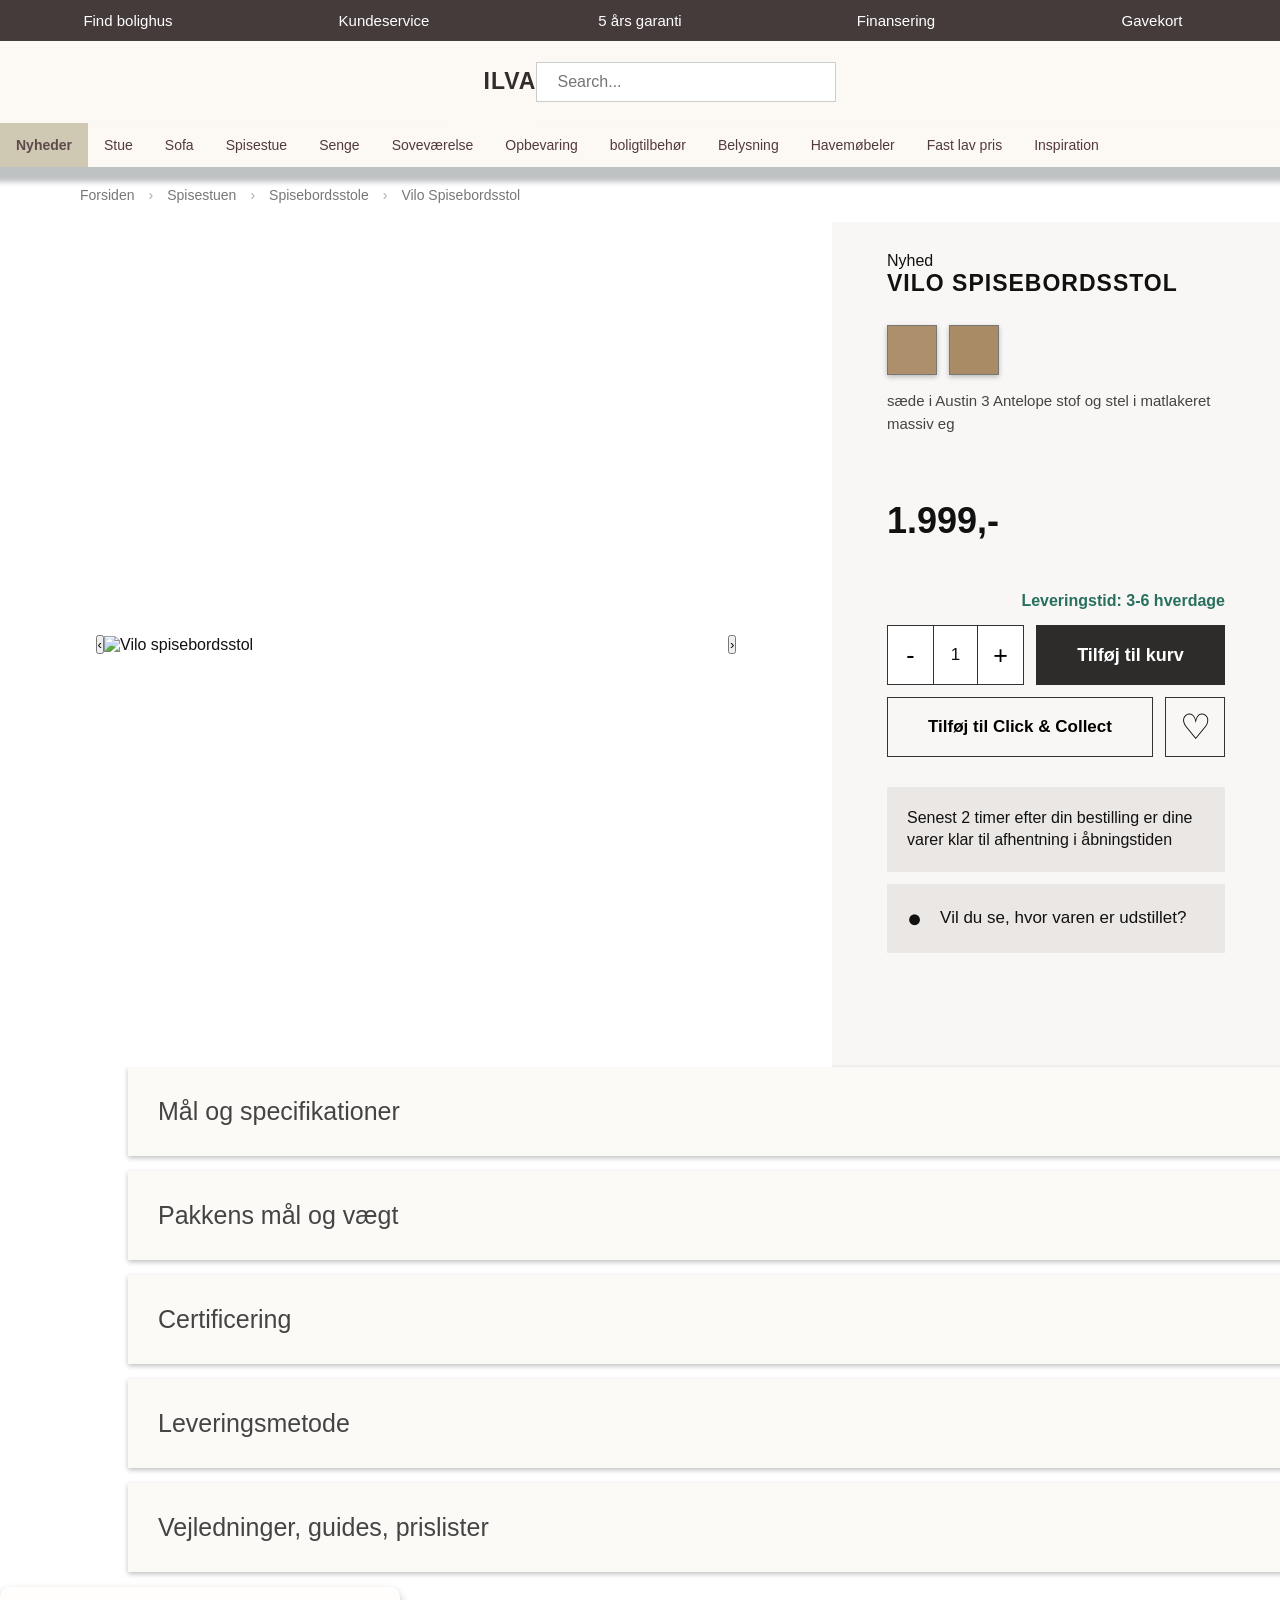
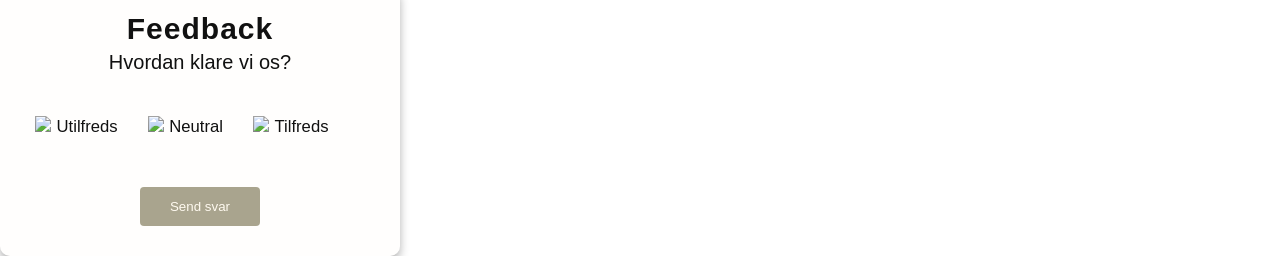
==== commit 45d1d923: "final edith" ====
--- a/index.html
+++ b/index.html
@@ -7,9 +7,7 @@
 
     <link rel="stylesheet" href="stylesheet.css">
     <script src="javakirstine.js" defer></script>
-    <link rel="stylesheet" href="carousel.css">
-
-<script src="stolcarousel.js" defer></script>
+
 </head>
 <body>
 
@@ -66,21 +64,10 @@
 
 <main class="product-page">
     <section class="product-image">
-
-    <button id="previous" class="arrow-left">‹</button>
-
-    <img
-        id="productImage"
-        src="https://media.ilva.dk/webshop/dam/photo1/100004611617-001.jpg"
-        alt="Vilo spisebordsstol set forfra"
-    >
-
-    <button id="next" class="arrow-right">›</button>
-
-     <div id="thumbnails" class="thumbnails">
-    </div>
-
-</section>
+        <button class="arrow-left">‹</button>
+        <img src="https://media.ilva.dk/webshop/dam/photo1/100004611617-001.jpg" alt="Vilo spisebordsstol">
+        <button class="arrow-right">›</button>
+    </section>
 
     <section class="product-info">
         <span class="New">Nyhed</span>
@@ -134,63 +121,60 @@
         </div>
 
     </section>
-
-
-    
     
 </main>
 
 
 <button class="accordion">Mål og specifikationer</button>
 <div class="panel">
-    <p>Generelle mål <br>
-
-        Længde
-        55 cm <br>
-        Bredde/Dybde
-        53 cm <br>
-        Højde
-        80 cm <br>
-        Vægt
-        6,5 kg <br> <br>
-        Andre specifikationer
-        
-        <br><br>
-        
-        Produkttype:
-        Spisebordsstole <br>
-        
-        Maks. belastning:
-        Maxbelastning 110 kg <br>
-        
-        Siddehøjde: 47 cm <br>
-        Betræksnavn: Austin<br>
-        Betræksmateriale: Stof<br>
-        Stoftype betræk: Fladvævet<br>
-        Betrækkets komposition: 100% polyester<br>
-        Betræksfarv: Gråbrun <br>
-        Betræksfarvekode: 3<br>
-        Farvenavn på betræk: Antelope <br>
-        Martindale: 115.000<br>
-        Lysægthed: 4-5<br>
-        Pilling: 4<br>
-        Materiale ben/stel: Træ<br>
-        Træsort ben/stel: Eg massiv<br>
-        
-        Behandling ben/stel: Matlakbehandlet <br>
-        
-        Farve ben/stel: Mat natur <br>
-        Varenummer 1090067<br>
-        <br><br>
-        Producent
-        ILVA A/S
-        Damvej 9, DK-8471 Sabro
-        www.ilva.dk <br></p>
-    </div>
-    
-    <button class="accordion">Pakkens mål og vægt</button>
-    <div class="panel">
-        <p>Antal pakker: 1 <br>
+  <p>Generelle mål <br>
+
+Længde
+55 cm <br>
+Bredde/Dybde
+53 cm <br>
+Højde
+80 cm <br>
+Vægt
+6,5 kg <br> <br>
+Andre specifikationer
+
+<br><br>
+
+Produkttype:
+Spisebordsstole <br>
+
+Maks. belastning:
+Maxbelastning 110 kg <br>
+
+Siddehøjde: 47 cm <br>
+Betræksnavn: Austin<br>
+Betræksmateriale: Stof<br>
+Stoftype betræk: Fladvævet<br>
+Betrækkets komposition: 100% polyester<br>
+Betræksfarv: Gråbrun <br>
+Betræksfarvekode: 3<br>
+Farvenavn på betræk: Antelope <br>
+Martindale: 115.000<br>
+Lysægthed: 4-5<br>
+Pilling: 4<br>
+Materiale ben/stel: Træ<br>
+Træsort ben/stel: Eg massiv<br>
+
+Behandling ben/stel: Matlakbehandlet <br>
+
+Farve ben/stel: Mat natur <br>
+Varenummer 1090067<br>
+<br><br>
+Producent
+ILVA A/S
+Damvej 9, DK-8471 Sabro
+www.ilva.dk <br></p>
+</div>
+
+<button class="accordion">Pakkens mål og vægt</button>
+<div class="panel">
+  <p>Antal pakker: 1 <br>
 1 Pakke A <br><br>
 Dybde: 56 cm<br>
 Højde: 90 cm<br>
@@ -203,198 +187,68 @@
 
 <button class="accordion">Certificering</button>
 <div class="panel">
-    <p>FSC®<br><br>
-        
-        FSC-certificerede produkter er din sikkerhed for, at træet i vores produkter er fra ansvarlig skovdrift og/eller andre ansvarlige kilder.<br>
-        I en FSC-certificeret skov vil skovarealet være det samme generation efter generation.<br> Samtidig tages der hensyn til skovens biodiversitet, og sjældne og truede dyrearter beskyttes. <br>
-        FSC sikrer også ordentlige arbejdsvilkår for skovarbejderne og gode relationer til lokalsamfundene.
-        <br><br>
-        Dette produkt indeholder synlige eller ikke-synlige FSC-certificerede trækomponenter.<br> </p>
+  <p>FSC®<br><br>
+
+FSC-certificerede produkter er din sikkerhed for, at træet i vores produkter er fra ansvarlig skovdrift og/eller andre ansvarlige kilder.<br>
+ I en FSC-certificeret skov vil skovarealet være det samme generation efter generation.<br> Samtidig tages der hensyn til skovens biodiversitet, og sjældne og truede dyrearter beskyttes. <br>
+ FSC sikrer også ordentlige arbejdsvilkår for skovarbejderne og gode relationer til lokalsamfundene.
+<br><br>
+Dette produkt indeholder synlige eller ikke-synlige FSC-certificerede trækomponenter.<br> </p>
+</div>
+
+<button class="accordion">Leveringsmetode</button>
+<div class="panel">
+  <p>Du kan få leveret dit køb på flere måder hos ILVA <br><br>
+
+Lagerstatus og leveringsformer<br>
+
+Hos ILVA har vi en række forskellige lagerstatusbeskeder alt efter, <br>
+hvor varen befinder sig. Få et overblik over lagerstatus, og hvad det betyder for dig. <br>
+Du kan også læse om vores leveringsformer og -priser, så du kan vælge den leveringsform, der passer bedst til dig. <br>
+<br>
+
+Lagerstatusbeskrivelser
+<br>
+Klik og læs mere om de forskellige lagerstatusbeskrivelser
+<br>
+Leveringsformer
+<br>
+Klik og læs om de forskellige leveringsformer og -priser
+<br></p>
+</div>
+
+<button class="accordion">Vejledninger, guides, prislister</button>
+<div class="panel">
+  <p>Samlevejledning og advarsler<br><br><br>
+Plejeguide<br>
+</p>
+</div>
+
+<!-- rating system -->
+
+
+   <div class="container" id="container">
+      <h1 class="heading">Feedback</h1>
+      <p>Hvordan klare vi os?</p>
+      <div class="ratings-container" id="ratings-container">
+        <div class="rating">
+          <img src="https://cdn-icons-png.flaticon.com/512/166/166527.png" />
+          <small>Utilfreds</small>
+        </div>
+        <div class="rating">
+          <img src="https://cdn-icons-png.flaticon.com/512/1791/1791385.png" />
+          <small>Neutral</small>
+        </div>
+        <div class="rating">
+          <img src="https://cdn-icons-png.flaticon.com/512/166/166538.png" />
+          <small>Tilfreds</small>
+        </div>
+      </div>
+      <button class="btn" id="btn">Send svar</button>
     </div>
-    
-    <button class="accordion">Leveringsmetode</button>
-    <div class="panel">
-        <p>Du kan få leveret dit køb på flere måder hos ILVA <br><br>
-            
-            Lagerstatus og leveringsformer<br>
-            
-            Hos ILVA har vi en række forskellige lagerstatusbeskeder alt efter, <br>
-            hvor varen befinder sig. Få et overblik over lagerstatus, og hvad det betyder for dig. <br>
-            Du kan også læse om vores leveringsformer og -priser, så du kan vælge den leveringsform, der passer bedst til dig. <br>
-            <br>
-            
-            Lagerstatusbeskrivelser
-            <br>
-            Klik og læs mere om de forskellige lagerstatusbeskrivelser
-            <br>
-            Leveringsformer
-            <br>
-            Klik og læs om de forskellige leveringsformer og -priser
-            <br></p>
-        </div>
-        
-        <button class="accordion">Vejledninger, guides, prislister</button>
-        <div class="panel">
-            <p>Samlevejledning og advarsler<br><br><br>
-                Plejeguide<br>
-            </p>
-        </div>
-
-        <!-- attempt 0 -->
-        <!-- <section>
-            <h1 style="padding: 20px 400px 0px;">Bliv inspireret af andre</h1>
-            <ul>
-                <li data-møbelName="Item 1" class="carousel--shadow">
-                    <img class="carousel--image" src="images/Lystra-Spisebordsstol.webp" alt="Sessia Spisebord 240 x 95 x 75 cm ">
-                    <h2>Lystra Spisebordsstol </h2>
-                </li>
-                <li data-møbelName="Item 2" class="carousel--shadow">
-                    <h2>Sessia Spisebord 240 x 95 x 75 cm</h2>
-                </li>
-                <li data-møbelName="Item 3" class="carousel--shadow">
-                    <h2>Lunestund Kelim Tæppe 250 x 350 cm </h2>
-                </li>
-                <li data-møbelName="Item 4" class="carousel--shadow">
-                    <h2>Ceora Spisebordsstol </h2>
-                </li>
-                <li data-møbelName="Item 5" class="carousel--shadow">
-                    <h2>Sessia Spisebord 180 x 95 x 75 cm </h2>
-                </li>
-                <li data-møbelName="Item 6" class="carousel--shadow">
-                    <h2>Sikra Pendel 52 x 47 cm </h2>
-                </li>
-            </ul>
-        </section> -->
-        
-
-            <!-- attempt 3 -->
-        <section>
-            <div class="inspoCarousel">
-                    <h1>Bliv inspireret af andre</h1>
-                    <div class="inspo-container">
-                        <div class="inspo-card active">
-                            <div class="inspo-imageContainer">
-                                <span style="background-color: black; color: white; top: 0; left: 210px; position: relative; padding: 4px;">Fast lav pris</span>
-                                <span style="background-color: #916f4b; color: white; top: 30px; left: 151px; position: relative; padding: 4px;">Nyhed</span>
-                                <img src="https://media.ilva.dk/webshop/dam/photo1/100004610116-001.jpg?quality=80&bgColor=fff&center=0.5%252C0.5&width=400&rmode=pad&format=webp" alt="Stray">
-                            </div>
-                            <p class="inspo-card__title">Lystra Spisebordsstol</p>
-                            <p class="inspo-card__text">2.199,-</p>
-                            <span style="font-size: 250%;">♡</span>
-                        </div>
-                        <div class="inspo-card active">
-                            <div class="inspo-imageContainer">
-                                <img src="https://media.ilva.dk/webshop/dam/photo1/100004611727-001.jpg?quality=80&bgColor=fff&center=0.5%252C0.5&width=400&rmode=pad&format=webp" alt="Stray">
-                            </div>
-                            <p class="inspo-card__title">Sessia Spisebord 240 x 95 x 75 cm</p>
-                            <p class="inspo-card__text">7.999,-</p>
-                            <span style="font-size: 250%;">♡</span>
-                        </div>
-                        <div class="inspo-card active">
-                            <div class="inspo-imageContainer">
-                                <img src="https://media.ilva.dk/webshop/dam/photo1/100004606192-001.jpg?quality=80&bgColor=fff&center=0.5%252C0.5&width=400&rmode=pad&format=webp" alt="Stray">
-                            </div>
-                            <p class="inspo-card__title">Hi hello</p>
-                            <p class="inspo-card__text"></p>
-                            <span style="font-size: 250%;">♡</span>
-                        </div>
-                        <div class="inspo-card active">
-                            <div class="inspo-imageContainer">
-                                <img src="https://media.ilva.dk/webshop/dam/photo1/100004611853-001.jpg?quality=80&bgColor=fff&center=0.5%252C0.5&width=400&rmode=pad&format=webp" alt="Stray">
-                            </div>
-                            <p class="inspo-card__title">Hi hello</p>
-                            <p class="inspo-card__text"></p>
-                        </div>
-                        <div class="inspo-card">
-                            <div class="inspo-imageContainer">
-                                <img src="https://media.ilva.dk/webshop/dam/photo1/100004611730-001.jpg?quality=80&bgColor=fff&center=0.5%252C0.5&width=400&rmode=pad&format=webp" alt="Stray">
-                            </div>
-                            <p class="inspo-card__title">Hi hello</p>
-                            <p class="inspo-card__text"></p>
-                        </div>
-                        <div class="inspo-card">
-                            <div class="inspo-imageContainer">
-                                <img src="https://media.ilva.dk/webshop/dam/photo1/100004606429-001.jpg?quality=80&bgColor=fff&center=0.5%252C0.5&width=400&rmode=pad&format=webp" alt="Stray">
-                            </div>
-                            <p class="inspo-card__title">Hi hello</p>
-                            <p class="inspo-card__text"></p>
-                        </div>
-                        <div class="inspo-card">
-                            <div class="inspo-imageContainer">
-                                <img src="https://media.ilva.dk/webshop/dam/photo1/b0176075-001.jpg?quality=80&bgColor=fff&center=0.5%252C0.5&width=400&rmode=pad&format=webp" alt="Stray">
-                            </div>
-                            <p class="inspo-card__title">Hi hello</p>
-                            <p class="inspo-card__text"></p>
-                        </div>
-                        <div class="inspo-card">
-                            <div class="inspo-imageContainer">
-                                <img src="https://media.ilva.dk/webshop/dam/photo1/b0092310-001.jpg?quality=80&bgColor=fff&center=0.5%252C0.5&width=400&rmode=pad&format=webp" alt="Stray">
-                            </div>
-                            <p class="inspo-card__title">Hi hello</p>
-                            <p class="inspo-card__text"></p>
-                        </div>
-                        <div class="inspo-card">
-                            <div class="inspo-imageContainer">
-                                <img src="https://media.ilva.dk/webshop/dam/enviromentphotos/100004420152-102.jpg?quality=80&bgColor=fff&center=0.5%252C0.5&width=400&rmode=pad&format=webp" alt="Stray">
-                            </div>
-                            <p class="inspo-card__title">Hi hello</p>
-                            <p class="inspo-card__text"></p>
-                        </div>
-                        <div class="inspo-card">
-                            <div class="inspo-imageContainer">
-                                <img src="https://media.ilva.dk/webshop/dam/photo1/100004614825-001.jpg?quality=80&bgColor=fff&center=0.5%252C0.5&width=400&rmode=pad&format=webp" alt="Stray">
-                            </div>
-                            <p class="inspo-card__title">Hi hello</p>
-                            <p class="inspo-card__text"></p>
-                        </div>
-                        <div class="inspo-card">
-                            <div class="inspo-imageContainer">
-                                <img src="https://media.ilva.dk/webshop/dam/photo1/100004611731-001.jpg?quality=80&bgColor=fff&center=0.5%252C0.5&width=400&rmode=pad&format=webp" alt="Stray">
-                            </div>
-                            <p class="inspo-card__title">Hi hello</p>
-                            <p class="inspo-card__text"></p>
-                        </div>
-                        <div class="inspo-card">
-                            <div class="inspo-imageContainer">
-                                <img src="https://media.ilva.dk/webshop/dam/photo1/100004607455-001.jpg?quality=80&bgColor=fff&center=0.5%252C0.5&width=400&rmode=pad&format=webp" alt="Stray">
-                            </div>
-                            <p class="inspo-card__title">Hi hello</p>
-                            <p class="inspo-card__text"></p>
-                        </div>
-                    </div>
-                    <button class="inspoCarouselPrev">‹</button>
-                    <button class="inspoCarouselNext">›</button>
-                </div>
-                <script src="inspocarousel.js"></script>
-        </section>
-
-            
-        <!-- rating system -->
-        
-        
-        <div class="container" id="container">
-            <h1 class="heading">Feedback</h1>
-            <p>Hvordan klare vi os?</p>
-            <div class="ratings-container" id="ratings-container">
-                <div class="rating">
-                    <img src="https://cdn-icons-png.flaticon.com/512/166/166527.png" />
-                    <small>Unhappy</small>
-                </div>
-                <div class="rating">
-                    <img src="https://cdn-icons-png.flaticon.com/512/1791/1791385.png" />
-                    <small>Neutral</small>
-                </div>
-                <div class="rating">
-                    <img src="https://cdn-icons-png.flaticon.com/512/166/166538.png" />
-                    <small>Satisfied</small>
-                </div>
-            </div>
-            <button class="btn" id="btn">Send Review</button>
-        </div>
-        
-        
-        
-        <script src="mathilde.js"></script>
-    </body>
-    </html>
-    +
+
+
+
+</body>
+</html>
--- a/stylesheet.css
+++ b/stylesheet.css
@@ -143,10 +143,6 @@
    VENSTRE SIDE
 -------------------- */
 
-/* =========================================
-   BILLEDE / CAROUSEL
-========================================= */
-
 .product-image {
     position: relative;
 
@@ -157,112 +153,61 @@
     align-items: center;
 
     overflow: hidden;
-
-    height: 700px;
-}
-
-
-/* Det store billede */
-
-.product-image > img {
-    width: 480px;
-    height: 500px;
-    object-fit: contain;
-}
-
-
-/* =========================================
-   PILE
-========================================= */
-
-.arrow-left,
-.arrow-right {
+}
+
+.product-image img {
+    width: 75%;
+    max-width: 800px;
+    height: auto;
+}
+
+/* FSC logo */
+
+.fsc-logo {
     position: absolute;
-
-    top: 45%;
-
+    top: 30px;
+    left: 90px;
+
+    width: 110px;
+    height: 110px;
+
+    border: 2px solid #276652;
+    border-radius: 8px;
+
+    display: flex;
+    align-items: center;
+    justify-content: center;
+
+    color: #276652;
+    font-family: Georgia, serif;
+    font-size: 24px;
+    font-weight: bold;
+}
+
+/* pileknapper */
+
+.arrow {
+    position: absolute;
+
+    top: 50%;
     transform: translateY(-50%);
 
+    border: none;
     background: transparent;
 
-    border: none;
-
     font-size: 65px;
 
     cursor: pointer;
-    z-index: 10;
-}
-
-
-
-.arrow-left {
-    left: 50px;
-
+}.arrow.left {
+    left: 80px;
     color: #ccc;
 }
 
-.arrow-right {
-    right: 30px;
-
-    color: #333;
-}
-
-
-/* =========================================
-   THUMBNAILS
-========================================= */
-
-.thumbnails {
-
-    position: absolute;
-
-    bottom: 30px;
-
-    left: 50%;
-
-    transform: translateX(-50%);
-
-    display: flex;
-
-    gap: 12px;
-
-    z-index: 10;
-}
-
-
-/* Hvert thumbnail */
-
-.thumbnail {
-
-    width: 75px;
-    height: 75px;
-
-    object-fit: cover;
-
-    border: 1px solid #ccc;
-
-    cursor: pointer;
-
-    transition: all 0.2s ease;
-}
-
-
-/* Når man holder musen over */
-
-.thumbnail:hover {
-
-    transform: scale(1.05);
-
-    border-color: #555;
-}
-
-
-/* Det billede man er på */
-
-.thumbnail.active {
-
-    border: 3px solid #333;
-}
+.arrow.right {
+    right: 25px;
+    color: #222;
+}
+
 /* --------------------
    HØJRE SIDE
 -------------------- */
@@ -498,87 +443,6 @@
     font-size: 25px;
 }
 
-/* --------------------
-   TILFØJ TIL KURV
--------------------- */
-
-/* Mørk baggrund bag popup */
-.popup-overlay {
-    display: none;
-    position: fixed;
-    top: 0;
-    left: 0;
-    width: 100%;
-    height: 100%;
-    background: rgba(0, 0, 0, 0.6);
-    z-index: 1000;
-}
-
-/* Selve popup */
-.cart-popup {
-    position: absolute;
-    top: 50%;
-    left: 50%;
-    transform: translate(-50%, -50%);
-
-    width: 80%;
-    max-width: 800px;
-    min-height: 450px;
-
-    background: white;
-    padding: 60px;
-}
-
-/* Luk-knap */
-.popup-close {
-    position: absolute;
-    top: 25px;
-    right: 25px;
-
-    border: none;
-    background: none;
-
-    font-size: 30px;
-    cursor: pointer;
-}
-
-/* Overskrift */
-.cart-popup h2 {
-    text-align: center;
-    margin-top: 100px;
-    margin-bottom: 100px;
-}
-
-/* Produktnavn */
-.cart-popup p {
-    font-size: 20px;
-}
-
-/* Knapper */
-.popup-buttons {
-    display: flex;
-    gap: 20px;
-    margin-top: 80px;
-}
-
-.popup-buttons button {
-    flex: 1;
-    padding: 25px;
-
-    font-size: 18px;
-    cursor: pointer;
-}
-
-.continue-shopping {
-    background: white;
-    border: 1px solid #222;
-}
-
-.go-to-cart {
-    background: #292827;
-    color: white;
-    border: none;
-}
 .accordion {
   background-color: #fbfaf7;
   color: #444;
@@ -652,11 +516,13 @@
   box-shadow: 0 0 10px rgba(0, 0, 0, 0.3);
   color: aliceblue;
   transition: all 300ms ease;
-}
+  color: #2d2c2b;
+}
+
 
 .btn {
   background-color: rgb(169, 164, 142);
-  color: aliceblue;
+  color: rgb(255, 250, 240);
   border: 0;
   margin: 10px;
   border-radius: 4px;
@@ -676,195 +542,3 @@
 .rating img {
   width: 40px;
 }
-
-/* INSPO CAROUSEL */
-
-/* --- attempt 0 --- */
-ul {
-  width: 100vw;
-  height: 509px;
-  padding: 0 400px 20px;
-
-  display: flex;
-
-  overflow-x: scroll;
-  scroll-snap-type: x mandatory;
-
-  anchor-name: --inspo-carousel;
-
-  columns: 1;
-  text-align: center;
-}
-
-ul::column {
-  scroll-snap-align: center;
-}
-
-
-ul::scroll-button(*) {
-  border: 0;
-  font-size: 2rem;
-  background: none;
-  color: #000;
-  opacity: 0.7;
-  cursor: pointer;
-
-  position: absolute;
-  position-anchor: --inspo-carousel;
-}
-
-ul::scroll-button(*):hover,
-ul::scroll-button(*):focus {
-  opacity: 1;
-}
-
-ul::scroll-button(*):active {
-  translate: 1px 1px;
-}
-
-ul::scroll-button(*):disabled{
-  opacity: 0.2;
-  cursor: unset;
-}
-
-ul::scroll-button(left) {
-  content: "<" / "Previous";
-  right: calc(anchor(left) - 70px);
-  bottom: calc(anchor(top) + 13px);
-}
-
-ul::scroll-button(right) {
-  content: ">" / "Next";
-  left: calc(anchor(right) - 70px);
-  bottom: calc(anchor(top) + 13px);
-}
-
-li{
-  list-style-type: none;
-
-  display: inline-block;
-  height: 392px;
-  width: 85%;
-  max-width: 400px;
-
-  background-color: #ddd;
-  border: 1px solid #ddd;
-  padding: 20px;
-  margin: 0 10px;
-
-  text-align: left;  
-
-  flex: 0 0 50em;
-
-  scroll-snap-align: center;
-}
-
-.carousel--shadow {
-  box-shadow: 0 5px 5px rgba(0, 0, 0, 0.3);
-}
-
-.carousel--image {
-  height: 50%;
-  width: 50%;
-}
-
-
-
-
-
- /* attempt 3 */
-.inspoCarousel {
-  position: relative;
-  height: 600px;
-  width: 87%;
-  margin: 60px;
-}
-
-.inspo-container{
-  display: flex;
-  flex-direction: row;
-  margin: 0 100px;
-  background: linear-gradient(to bottom, #fff 0%, #fff 50%, #ede8e4 50%, #ede8e4 100%);
- justify-content: center;
-}
-
-
-.inspo-card {
-  padding: 1em;
-  width: min-content;
-  margin: 1em;
-  display: none;
-  background-color: #fff;
-}
-
-.inspo-card:hover {
-  box-shadow: 5px 5px 5px rgba(0, 0, 0, 0.3);
-}
-
-.inspo-card.active {
-  display: inline;
-}
-
-.inspo-card__title {
-  padding: 10px;
-  font-size: 24px;
-  text-align: wrap;
-}
-
-.inspo-card__text {
-  font-size: 24px;
-  padding-top: 10px;
-  font-weight: bold;
-  padding-bottom: 24px;
-}
-
-.inspo-card__button {
-    background-color: #121212;
-    padding: 1em;
-    border-radius: 20%;
-    width: min-content;
-    color: #efefef;
-}
-
-.inspo-card__button:hover {
-    background-color: #969696;
-}
-
-.inspo-imageContainer {
-  background-color: #fff;
-  height: 300px;
-  width: 300px;
-  /* padding: 20px; */
-  align-content: center;
-}
-
-.inspo-imageContainer img {
-  width: 100%;
-  height: 100%;
-
-  /* object-fit: cover; */
-}
-
-.inspoCarouselPrev {
-  position: absolute;
-  top: 50%;
-  left: 60px;
-  z-index: 100;
-
-  background: transparent;
-  border: none;
-  cursor: pointer;
-  font-size: 65px;
-}
-
-.inspoCarouselNext {
-  position: absolute;
-  top: 50%;
-  right: 60px;
-  z-index: 100;
-
-  background: transparent;
-  border: none;
-  cursor: pointer;
-  font-size: 65px;
-}
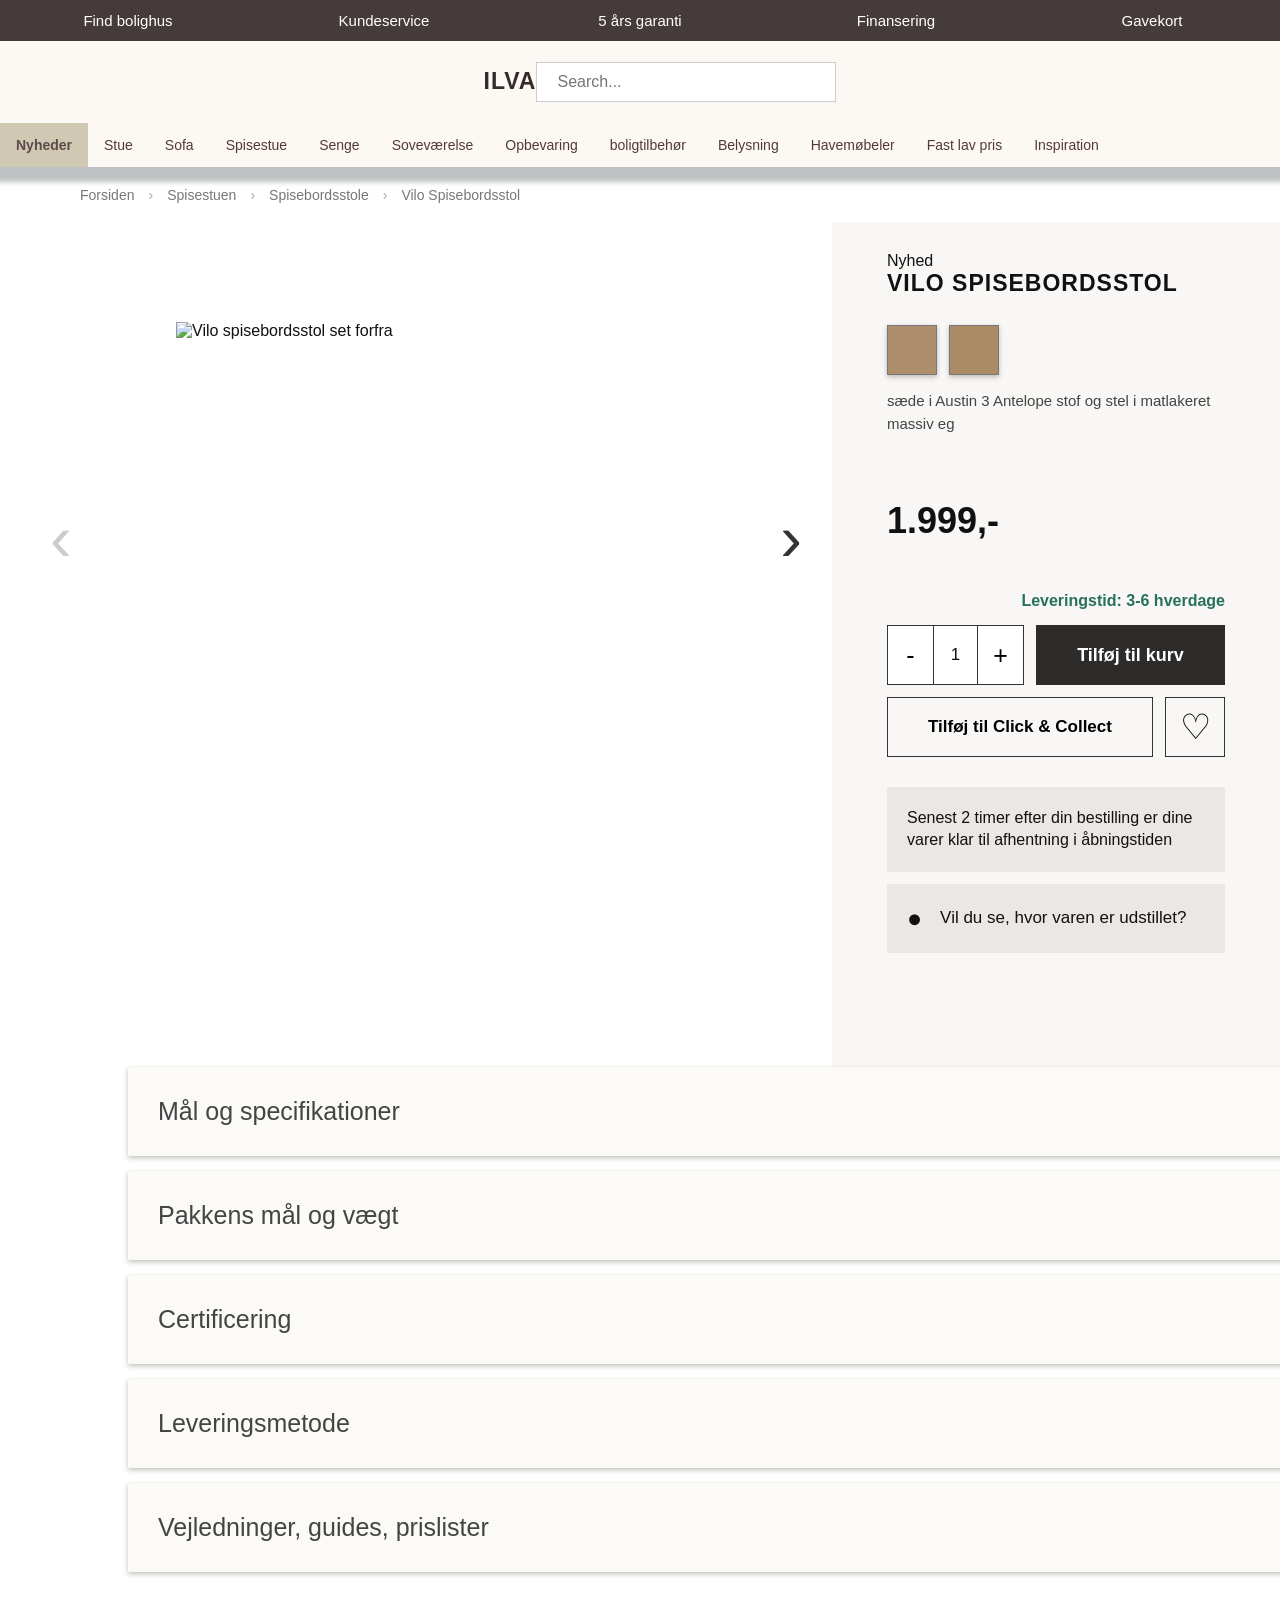
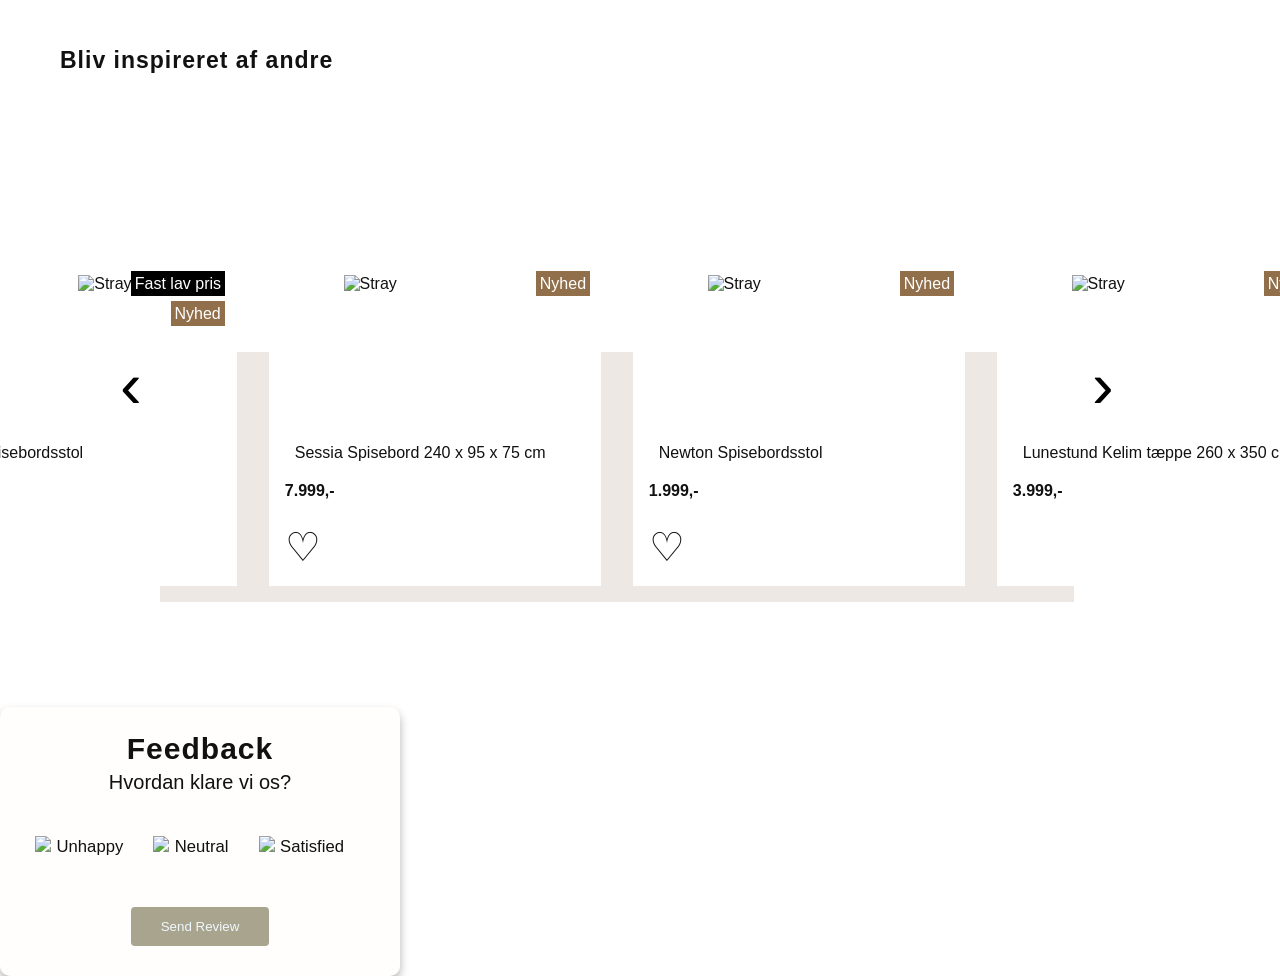
==== commit 208abd0c: "minor changes" ====
--- a/index.html
+++ b/index.html
@@ -7,7 +7,9 @@
 
     <link rel="stylesheet" href="stylesheet.css">
     <script src="javakirstine.js" defer></script>
-
+    <link rel="stylesheet" href="carousel.css">
+
+<script src="stolcarousel.js" defer></script>
 </head>
 <body>
 
@@ -64,10 +66,21 @@
 
 <main class="product-page">
     <section class="product-image">
-        <button class="arrow-left">‹</button>
-        <img src="https://media.ilva.dk/webshop/dam/photo1/100004611617-001.jpg" alt="Vilo spisebordsstol">
-        <button class="arrow-right">›</button>
-    </section>
+
+    <button id="previous" class="arrow-left">‹</button>
+
+    <img
+        id="productImage"
+        src="https://media.ilva.dk/webshop/dam/photo1/100004611617-001.jpg"
+        alt="Vilo spisebordsstol set forfra"
+    >
+
+    <button id="next" class="arrow-right">›</button>
+
+     <div id="thumbnails" class="thumbnails">
+    </div>
+
+</section>
 
     <section class="product-info">
         <span class="New">Nyhed</span>
@@ -121,60 +134,63 @@
         </div>
 
     </section>
+
+
+    
     
 </main>
 
 
 <button class="accordion">Mål og specifikationer</button>
 <div class="panel">
-  <p>Generelle mål <br>
-
-Længde
-55 cm <br>
-Bredde/Dybde
-53 cm <br>
-Højde
-80 cm <br>
-Vægt
-6,5 kg <br> <br>
-Andre specifikationer
-
-<br><br>
-
-Produkttype:
-Spisebordsstole <br>
-
-Maks. belastning:
-Maxbelastning 110 kg <br>
-
-Siddehøjde: 47 cm <br>
-Betræksnavn: Austin<br>
-Betræksmateriale: Stof<br>
-Stoftype betræk: Fladvævet<br>
-Betrækkets komposition: 100% polyester<br>
-Betræksfarv: Gråbrun <br>
-Betræksfarvekode: 3<br>
-Farvenavn på betræk: Antelope <br>
-Martindale: 115.000<br>
-Lysægthed: 4-5<br>
-Pilling: 4<br>
-Materiale ben/stel: Træ<br>
-Træsort ben/stel: Eg massiv<br>
-
-Behandling ben/stel: Matlakbehandlet <br>
-
-Farve ben/stel: Mat natur <br>
-Varenummer 1090067<br>
-<br><br>
-Producent
-ILVA A/S
-Damvej 9, DK-8471 Sabro
-www.ilva.dk <br></p>
-</div>
-
-<button class="accordion">Pakkens mål og vægt</button>
-<div class="panel">
-  <p>Antal pakker: 1 <br>
+    <p>Generelle mål <br>
+
+        Længde
+        55 cm <br>
+        Bredde/Dybde
+        53 cm <br>
+        Højde
+        80 cm <br>
+        Vægt
+        6,5 kg <br> <br>
+        Andre specifikationer
+        
+        <br><br>
+        
+        Produkttype:
+        Spisebordsstole <br>
+        
+        Maks. belastning:
+        Maxbelastning 110 kg <br>
+        
+        Siddehøjde: 47 cm <br>
+        Betræksnavn: Austin<br>
+        Betræksmateriale: Stof<br>
+        Stoftype betræk: Fladvævet<br>
+        Betrækkets komposition: 100% polyester<br>
+        Betræksfarv: Gråbrun <br>
+        Betræksfarvekode: 3<br>
+        Farvenavn på betræk: Antelope <br>
+        Martindale: 115.000<br>
+        Lysægthed: 4-5<br>
+        Pilling: 4<br>
+        Materiale ben/stel: Træ<br>
+        Træsort ben/stel: Eg massiv<br>
+        
+        Behandling ben/stel: Matlakbehandlet <br>
+        
+        Farve ben/stel: Mat natur <br>
+        Varenummer 1090067<br>
+        <br><br>
+        Producent
+        ILVA A/S
+        Damvej 9, DK-8471 Sabro
+        www.ilva.dk <br></p>
+    </div>
+    
+    <button class="accordion">Pakkens mål og vægt</button>
+    <div class="panel">
+        <p>Antal pakker: 1 <br>
 1 Pakke A <br><br>
 Dybde: 56 cm<br>
 Højde: 90 cm<br>
@@ -187,68 +203,209 @@
 
 <button class="accordion">Certificering</button>
 <div class="panel">
-  <p>FSC®<br><br>
-
-FSC-certificerede produkter er din sikkerhed for, at træet i vores produkter er fra ansvarlig skovdrift og/eller andre ansvarlige kilder.<br>
- I en FSC-certificeret skov vil skovarealet være det samme generation efter generation.<br> Samtidig tages der hensyn til skovens biodiversitet, og sjældne og truede dyrearter beskyttes. <br>
- FSC sikrer også ordentlige arbejdsvilkår for skovarbejderne og gode relationer til lokalsamfundene.
-<br><br>
-Dette produkt indeholder synlige eller ikke-synlige FSC-certificerede trækomponenter.<br> </p>
-</div>
-
-<button class="accordion">Leveringsmetode</button>
-<div class="panel">
-  <p>Du kan få leveret dit køb på flere måder hos ILVA <br><br>
-
-Lagerstatus og leveringsformer<br>
-
-Hos ILVA har vi en række forskellige lagerstatusbeskeder alt efter, <br>
-hvor varen befinder sig. Få et overblik over lagerstatus, og hvad det betyder for dig. <br>
-Du kan også læse om vores leveringsformer og -priser, så du kan vælge den leveringsform, der passer bedst til dig. <br>
-<br>
-
-Lagerstatusbeskrivelser
-<br>
-Klik og læs mere om de forskellige lagerstatusbeskrivelser
-<br>
-Leveringsformer
-<br>
-Klik og læs om de forskellige leveringsformer og -priser
-<br></p>
-</div>
-
-<button class="accordion">Vejledninger, guides, prislister</button>
-<div class="panel">
-  <p>Samlevejledning og advarsler<br><br><br>
-Plejeguide<br>
-</p>
-</div>
-
-<!-- rating system -->
-
-
-   <div class="container" id="container">
-      <h1 class="heading">Feedback</h1>
-      <p>Hvordan klare vi os?</p>
-      <div class="ratings-container" id="ratings-container">
-        <div class="rating">
-          <img src="https://cdn-icons-png.flaticon.com/512/166/166527.png" />
-          <small>Utilfreds</small>
-        </div>
-        <div class="rating">
-          <img src="https://cdn-icons-png.flaticon.com/512/1791/1791385.png" />
-          <small>Neutral</small>
-        </div>
-        <div class="rating">
-          <img src="https://cdn-icons-png.flaticon.com/512/166/166538.png" />
-          <small>Tilfreds</small>
-        </div>
-      </div>
-      <button class="btn" id="btn">Send svar</button>
+    <p>FSC®<br><br>
+        
+        FSC-certificerede produkter er din sikkerhed for, at træet i vores produkter er fra ansvarlig skovdrift og/eller andre ansvarlige kilder.<br>
+        I en FSC-certificeret skov vil skovarealet være det samme generation efter generation.<br> Samtidig tages der hensyn til skovens biodiversitet, og sjældne og truede dyrearter beskyttes. <br>
+        FSC sikrer også ordentlige arbejdsvilkår for skovarbejderne og gode relationer til lokalsamfundene.
+        <br><br>
+        Dette produkt indeholder synlige eller ikke-synlige FSC-certificerede trækomponenter.<br> </p>
     </div>
-
-
-
-
-</body>
-</html>
+    
+    <button class="accordion">Leveringsmetode</button>
+    <div class="panel">
+        <p>Du kan få leveret dit køb på flere måder hos ILVA <br><br>
+            
+            Lagerstatus og leveringsformer<br>
+            
+            Hos ILVA har vi en række forskellige lagerstatusbeskeder alt efter, <br>
+            hvor varen befinder sig. Få et overblik over lagerstatus, og hvad det betyder for dig. <br>
+            Du kan også læse om vores leveringsformer og -priser, så du kan vælge den leveringsform, der passer bedst til dig. <br>
+            <br>
+            
+            Lagerstatusbeskrivelser
+            <br>
+            Klik og læs mere om de forskellige lagerstatusbeskrivelser
+            <br>
+            Leveringsformer
+            <br>
+            Klik og læs om de forskellige leveringsformer og -priser
+            <br></p>
+        </div>
+        
+        <button class="accordion">Vejledninger, guides, prislister</button>
+        <div class="panel">
+            <p>Samlevejledning og advarsler<br><br><br>
+                Plejeguide<br>
+            </p>
+        </div>
+
+        <!-- attempt 0 -->
+        <!-- <section>
+            <h1 style="padding: 20px 400px 0px;">Bliv inspireret af andre</h1>
+            <ul>
+                <li data-møbelName="Item 1" class="carousel--shadow">
+                    <img class="carousel--image" src="images/Lystra-Spisebordsstol.webp" alt="Sessia Spisebord 240 x 95 x 75 cm ">
+                    <h2>Lystra Spisebordsstol </h2>
+                </li>
+                <li data-møbelName="Item 2" class="carousel--shadow">
+                    <h2>Sessia Spisebord 240 x 95 x 75 cm</h2>
+                </li>
+                <li data-møbelName="Item 3" class="carousel--shadow">
+                    <h2>Lunestund Kelim Tæppe 250 x 350 cm </h2>
+                </li>
+                <li data-møbelName="Item 4" class="carousel--shadow">
+                    <h2>Ceora Spisebordsstol </h2>
+                </li>
+                <li data-møbelName="Item 5" class="carousel--shadow">
+                    <h2>Sessia Spisebord 180 x 95 x 75 cm </h2>
+                </li>
+                <li data-møbelName="Item 6" class="carousel--shadow">
+                    <h2>Sikra Pendel 52 x 47 cm </h2>
+                </li>
+            </ul>
+        </section> -->
+        
+
+            <!-- attempt 3 -->
+        <section>
+            <div class="inspoCarousel">
+                    <h1>Bliv inspireret af andre</h1>
+                    <div class="inspo-container">
+                        <div class="inspo-card active">
+                            <div class="inspo-imageContainer">
+                                <span style="background-color: black; color: white; top: 0; left: 210px; position: relative; padding: 4px;">Fast lav pris</span>
+                                <span style="background-color: #916f4b; color: white; top: 30px; left: 151px; position: relative; padding: 4px;">Nyhed</span>
+                                <img src="https://media.ilva.dk/webshop/dam/photo1/100004610116-001.jpg?quality=80&bgColor=fff&center=0.5%252C0.5&width=400&rmode=pad&format=webp" alt="Stray">
+                            </div>
+                            <p class="inspo-card__title">Lystra Spisebordsstol</p>
+                            <p class="inspo-card__text">2.199,-</p>
+                            <span style="font-size: 250%;">♡</span>
+                        </div>
+                        <div class="inspo-card active">
+                            <div class="inspo-imageContainer">
+                                <span style="background-color: #916f4b; color: white; top: 0px; left: 251px; position: relative; padding: 4px;">Nyhed</span>
+                                <img src="https://media.ilva.dk/webshop/dam/photo1/100004611727-001.jpg?quality=80&bgColor=fff&center=0.5%252C0.5&width=400&rmode=pad&format=webp" alt="Stray">
+                            </div>
+                            <p class="inspo-card__title">Sessia Spisebord 240 x 95 x 75 cm</p>
+                            <p class="inspo-card__text">7.999,-</p>
+                            <span style="font-size: 250%;">♡</span>
+                        </div>
+                        <div class="inspo-card active">
+                            <div class="inspo-imageContainer">
+                                <span style="background-color: #916f4b; color: white; top: 0px; left: 251px; position: relative; padding: 4px;">Nyhed</span>
+                                <img src="https://media.ilva.dk/webshop/dam/photo1/100004540536-001.jpg?quality=80&bgColor=fff&center=0.5%252C0.5&width=400&rmode=pad&format=webp" alt="Stray">
+                            </div>
+                            <p class="inspo-card__title">Newton Spisebordsstol</p>
+                            <p class="inspo-card__text">1.999,-</p>
+                            <span style="font-size: 250%;">♡</span>
+                        </div>
+                        <div class="inspo-card active">
+                            <div class="inspo-imageContainer">
+                                <span style="background-color: #916f4b; color: white; top: 0px; left: 251px; position: relative; padding: 4px;">Nyhed</span>
+                                <img src="https://media.ilva.dk/webshop/dam/photo1/100004606192-001.jpg?quality=80&bgColor=fff&center=0.5%252C0.5&width=400&rmode=pad&format=webp" alt="Stray">
+                            </div>
+                            <p class="inspo-card__title">Lunestund Kelim tæppe 260 x 350 cm</p>
+                            <p class="inspo-card__text">3.999,-</p>
+                        </div>
+                        <div class="inspo-card">
+                            <div class="inspo-imageContainer">
+                                <span style="background-color: #916f4b; color: white; top: 0px; left: 251px; position: relative; padding: 4px;">Nyhed</span>
+                                <img src="https://media.ilva.dk/webshop/dam/photo1/100004611853-001.jpg?quality=80&bgColor=fff&center=0.5%252C0.5&width=400&rmode=pad&format=webp" alt="Stray">
+                            </div>
+                            <p class="inspo-card__title">Ceora Spisebordsstol</p>
+                            <p class="inspo-card__text">699,-</p>
+                        </div>
+                        <div class="inspo-card">
+                            <div class="inspo-imageContainer">
+                                <span style="background-color: #916f4b; color: white; top: 0px; left: 251px; position: relative; padding: 4px;">Nyhed</span>
+                                <img src="https://media.ilva.dk/webshop/dam/photo1/100004611730-001.jpg?quality=80&bgColor=fff&center=0.5%252C0.5&width=400&rmode=pad&format=webp" alt="Stray">
+                            </div>
+                            <p class="inspo-card__title">Sessia Spisebordsstol 180 x 95 x 75 cm</p>
+                            <p class="inspo-card__text">6.499,-</p>
+                        </div>
+                        <div class="inspo-card">
+                            <div class="inspo-imageContainer">
+                                <span style="background-color: #916f4b; color: white; top: 0px; left: 251px; position: relative; padding: 4px;">Nyhed</span>
+                                <img src="https://media.ilva.dk/webshop/dam/photo1/100004606429-001.jpg?quality=80&bgColor=fff&center=0.5%252C0.5&width=400&rmode=pad&format=webp" alt="Stray">
+                            </div>
+                            <p class="inspo-card__title">Sikra Pendel</p>
+                            <p class="inspo-card__text">999,-</p>
+                        </div>
+                        <div class="inspo-card">
+                            <div class="inspo-imageContainer">
+                                <span style="background-color: #916f4b; color: white; top: 0px; left: 251px; position: relative; padding: 4px;">Nyhed</span>
+                                <img src="https://media.ilva.dk/webshop/dam/photo1/b0176075-001.jpg?quality=80&bgColor=fff&center=0.5%252C0.5&width=400&rmode=pad&format=webp" alt="Stray">
+                            </div>
+                            <p class="inspo-card__title">Newton Loungestol</p>
+                            <p class="inspo-card__text">2.499,-</p>
+                        </div>
+                        <div class="inspo-card">
+                            <div class="inspo-imageContainer">
+                                <span style="background-color: #916f4b; color: white; top: 0px; left: 251px; position: relative; padding: 4px;">Nyhed</span>
+                                <img src="https://media.ilva.dk/webshop/dam/photo1/b0092310-001.jpg?quality=80&bgColor=fff&center=0.5%252C0.5&width=400&rmode=pad&format=webp" alt="Stray">
+                            </div>
+                            <p class="inspo-card__title">Skovby SM842 Spisebordsstol</p>
+                            <p class="inspo-card__text">2.998,50,-</p>
+                        </div>
+                        <div class="inspo-card">
+                            <div class="inspo-imageContainer">
+                                <span style="background-color: #916f4b; color: white; top: 0px; left: 251px; position: relative; padding: 4px;">Nyhed</span>
+                                <img src="https://media.ilva.dk/webshop/dam/enviromentphotos/100004420152-102.jpg?quality=80&bgColor=fff&center=0.5%252C0.5&width=400&rmode=pad&format=webp" alt="Stray">
+                            </div>
+                            <p class="inspo-card__title">Skovby SM842 SPisebord</p>
+                            <p class="inspo-card__text">2.624,25,-</p>
+                        </div>
+                        <div class="inspo-card">
+                            <div class="inspo-imageContainer">
+                                <span style="background-color: #916f4b; color: white; top: 0px; left: 251px; position: relative; padding: 4px;">Nyhed</span>
+                                <img src="https://media.ilva.dk/webshop/dam/photo1/100004614825-001.jpg?quality=80&bgColor=fff&center=0.5%252C0.5&width=400&rmode=pad&format=webp" alt="Stray">
+                            </div>
+                            <p class="inspo-card__title">Leva Spisebord 240 x 95 x 75 cm</p>
+                            <p class="inspo-card__text">17.999,-</p>
+                        </div>
+                        <div class="inspo-card">
+                            <div class="inspo-imageContainer">
+                                <span style="background-color: #916f4b; color: white; top: 0px; left: 251px; position: relative; padding: 4px;">Nyhed</span>
+                                <img src="https://media.ilva.dk/webshop/dam/photo1/100004611731-001.jpg?quality=80&bgColor=fff&center=0.5%252C0.5&width=400&rmode=pad&format=webp" alt="Stray">
+                            </div>
+                            <p class="inspo-card__title">Sessia Tillægsplade 50 x 95 cm</p>
+                            <p class="inspo-card__text">1.399,-</p>
+                        </div>
+                    </div>
+                    <button class="inspoCarouselPrev">‹</button>
+                    <button class="inspoCarouselNext">›</button>
+                </div>
+                <script src="inspocarousel.js"></script>
+        </section>
+
+            
+        <!-- rating system -->
+        
+        
+        <div class="container" id="container">
+            <h1 class="heading">Feedback</h1>
+            <p>Hvordan klare vi os?</p>
+            <div class="ratings-container" id="ratings-container">
+                <div class="rating">
+                    <img src="https://cdn-icons-png.flaticon.com/512/166/166527.png" />
+                    <small>Unhappy</small>
+                </div>
+                <div class="rating">
+                    <img src="https://cdn-icons-png.flaticon.com/512/1791/1791385.png" />
+                    <small>Neutral</small>
+                </div>
+                <div class="rating">
+                    <img src="https://cdn-icons-png.flaticon.com/512/166/166538.png" />
+                    <small>Satisfied</small>
+                </div>
+            </div>
+            <button class="btn" id="btn">Send Review</button>
+        </div>
+        
+        
+        
+        <script src="mathilde.js"></script>
+    </body>
+    </html>
+    
--- a/stylesheet.css
+++ b/stylesheet.css
@@ -143,6 +143,10 @@
    VENSTRE SIDE
 -------------------- */
 
+/* =========================================
+   BILLEDE / CAROUSEL
+========================================= */
+
 .product-image {
     position: relative;
 
@@ -153,61 +157,112 @@
     align-items: center;
 
     overflow: hidden;
-}
-
-.product-image img {
-    width: 75%;
-    max-width: 800px;
-    height: auto;
-}
-
-/* FSC logo */
-
-.fsc-logo {
+
+    height: 700px;
+}
+
+
+/* Det store billede */
+
+.product-image > img {
+    width: 480px;
+    height: 500px;
+    object-fit: contain;
+}
+
+
+/* =========================================
+   PILE
+========================================= */
+
+.arrow-left,
+.arrow-right {
     position: absolute;
-    top: 30px;
-    left: 90px;
-
-    width: 110px;
-    height: 110px;
-
-    border: 2px solid #276652;
-    border-radius: 8px;
-
-    display: flex;
-    align-items: center;
-    justify-content: center;
-
-    color: #276652;
-    font-family: Georgia, serif;
-    font-size: 24px;
-    font-weight: bold;
-}
-
-/* pileknapper */
-
-.arrow {
+
+    top: 45%;
+
+    transform: translateY(-50%);
+
+    background: transparent;
+
+    border: none;
+
+    font-size: 65px;
+
+    cursor: pointer;
+    z-index: 10;
+}
+
+
+
+.arrow-left {
+    left: 50px;
+
+    color: #ccc;
+}
+
+.arrow-right {
+    right: 30px;
+
+    color: #333;
+}
+
+
+/* =========================================
+   THUMBNAILS
+========================================= */
+
+.thumbnails {
+
     position: absolute;
 
-    top: 50%;
-    transform: translateY(-50%);
-
-    border: none;
-    background: transparent;
-
-    font-size: 65px;
+    bottom: 30px;
+
+    left: 50%;
+
+    transform: translateX(-50%);
+
+    display: flex;
+
+    gap: 12px;
+
+    z-index: 10;
+}
+
+
+/* Hvert thumbnail */
+
+.thumbnail {
+
+    width: 75px;
+    height: 75px;
+
+    object-fit: cover;
+
+    border: 1px solid #ccc;
 
     cursor: pointer;
-}.arrow.left {
-    left: 80px;
-    color: #ccc;
-}
-
-.arrow.right {
-    right: 25px;
-    color: #222;
-}
-
+
+    transition: all 0.2s ease;
+}
+
+
+/* Når man holder musen over */
+
+.thumbnail:hover {
+
+    transform: scale(1.05);
+
+    border-color: #555;
+}
+
+
+/* Det billede man er på */
+
+.thumbnail.active {
+
+    border: 3px solid #333;
+}
 /* --------------------
    HØJRE SIDE
 -------------------- */
@@ -443,6 +498,87 @@
     font-size: 25px;
 }
 
+/* --------------------
+   TILFØJ TIL KURV
+-------------------- */
+
+/* Mørk baggrund bag popup */
+.popup-overlay {
+    display: none;
+    position: fixed;
+    top: 0;
+    left: 0;
+    width: 100%;
+    height: 100%;
+    background: rgba(0, 0, 0, 0.6);
+    z-index: 1000;
+}
+
+/* Selve popup */
+.cart-popup {
+    position: absolute;
+    top: 50%;
+    left: 50%;
+    transform: translate(-50%, -50%);
+
+    width: 80%;
+    max-width: 800px;
+    min-height: 450px;
+
+    background: white;
+    padding: 60px;
+}
+
+/* Luk-knap */
+.popup-close {
+    position: absolute;
+    top: 25px;
+    right: 25px;
+
+    border: none;
+    background: none;
+
+    font-size: 30px;
+    cursor: pointer;
+}
+
+/* Overskrift */
+.cart-popup h2 {
+    text-align: center;
+    margin-top: 100px;
+    margin-bottom: 100px;
+}
+
+/* Produktnavn */
+.cart-popup p {
+    font-size: 20px;
+}
+
+/* Knapper */
+.popup-buttons {
+    display: flex;
+    gap: 20px;
+    margin-top: 80px;
+}
+
+.popup-buttons button {
+    flex: 1;
+    padding: 25px;
+
+    font-size: 18px;
+    cursor: pointer;
+}
+
+.continue-shopping {
+    background: white;
+    border: 1px solid #222;
+}
+
+.go-to-cart {
+    background: #292827;
+    color: white;
+    border: none;
+}
 .accordion {
   background-color: #fbfaf7;
   color: #444;
@@ -516,13 +652,11 @@
   box-shadow: 0 0 10px rgba(0, 0, 0, 0.3);
   color: aliceblue;
   transition: all 300ms ease;
-  color: #2d2c2b;
-}
-
+}
 
 .btn {
   background-color: rgb(169, 164, 142);
-  color: rgb(255, 250, 240);
+  color: aliceblue;
   border: 0;
   margin: 10px;
   border-radius: 4px;
@@ -542,3 +676,193 @@
 .rating img {
   width: 40px;
 }
+
+/* INSPO CAROUSEL */
+
+/* --- attempt 0 --- */
+ul {
+  width: 100vw;
+  height: 509px;
+  padding: 0 400px 20px;
+
+  display: flex;
+
+  overflow-x: scroll;
+  scroll-snap-type: x mandatory;
+
+  anchor-name: --inspo-carousel;
+
+  columns: 1;
+  text-align: center;
+}
+
+ul::column {
+  scroll-snap-align: center;
+}
+
+
+ul::scroll-button(*) {
+  border: 0;
+  font-size: 2rem;
+  background: none;
+  color: #000;
+  opacity: 0.7;
+  cursor: pointer;
+
+  position: absolute;
+  position-anchor: --inspo-carousel;
+}
+
+ul::scroll-button(*):hover,
+ul::scroll-button(*):focus {
+  opacity: 1;
+}
+
+ul::scroll-button(*):active {
+  translate: 1px 1px;
+}
+
+ul::scroll-button(*):disabled{
+  opacity: 0.2;
+  cursor: unset;
+}
+
+ul::scroll-button(left) {
+  content: "<" / "Previous";
+  right: calc(anchor(left) - 70px);
+  bottom: calc(anchor(top) + 13px);
+}
+
+ul::scroll-button(right) {
+  content: ">" / "Next";
+  left: calc(anchor(right) - 70px);
+  bottom: calc(anchor(top) + 13px);
+}
+
+li{
+  list-style-type: none;
+
+  display: inline-block;
+  height: 392px;
+  width: 85%;
+  max-width: 400px;
+
+  background-color: #ddd;
+  border: 1px solid #ddd;
+  padding: 20px;
+  margin: 0 10px;
+
+  text-align: left;  
+
+  flex: 0 0 50em;
+
+  scroll-snap-align: center;
+}
+
+.carousel--shadow {
+  box-shadow: 0 5px 5px rgba(0, 0, 0, 0.3);
+}
+
+.carousel--image {
+  height: 50%;
+  width: 50%;
+}
+
+
+
+
+
+ /* attempt 3 */
+.inspoCarousel {
+  position: relative;
+  height: 600px;
+  width: 87%;
+  margin: 60px;
+}
+
+.inspo-container{
+  display: flex;
+  flex-direction: row;
+  margin: 0 100px;
+  background: linear-gradient(to bottom, #fff 0%, #fff 50%, #ede8e4 50%, #ede8e4 100%);
+ justify-content: center;
+}
+
+
+.inspo-card {
+  padding: 1em;
+  width: min-content;
+  margin: 1em;
+  display: none;
+  background-color: #fff;
+}
+
+.inspo-card:hover {
+  box-shadow: 5px 5px 5px rgba(0, 0, 0, 0.3);
+}
+
+.inspo-card.active {
+  display: inline;
+}
+
+.inspo-card__title {
+  padding: 10px;
+  text-align: wrap;
+}
+
+.inspo-card__text {
+  padding-top: 10px;
+  font-weight: bold;
+  padding-bottom: 24px;
+}
+
+.inspo-card__button {
+    background-color: #121212;
+    padding: 1em;
+    border-radius: 20%;
+    width: min-content;
+    color: #efefef;
+}
+
+.inspo-card__button:hover {
+    background-color: #969696;
+}
+
+.inspo-imageContainer {
+  background-color: #fff;
+  height: 300px;
+  width: 300px;
+  /* padding: 20px; */
+  align-content: center;
+}
+
+.inspo-imageContainer img {
+  width: 100%;
+  height: 100%;
+
+  /* object-fit: cover; */
+}
+
+.inspoCarouselPrev {
+  position: absolute;
+  top: 50%;
+  left: 60px;
+  z-index: 100;
+
+  background: transparent;
+  border: none;
+  cursor: pointer;
+  font-size: 65px;
+}
+
+.inspoCarouselNext {
+  position: absolute;
+  top: 50%;
+  right: 60px;
+  z-index: 100;
+
+  background: transparent;
+  border: none;
+  cursor: pointer;
+  font-size: 65px;
+}
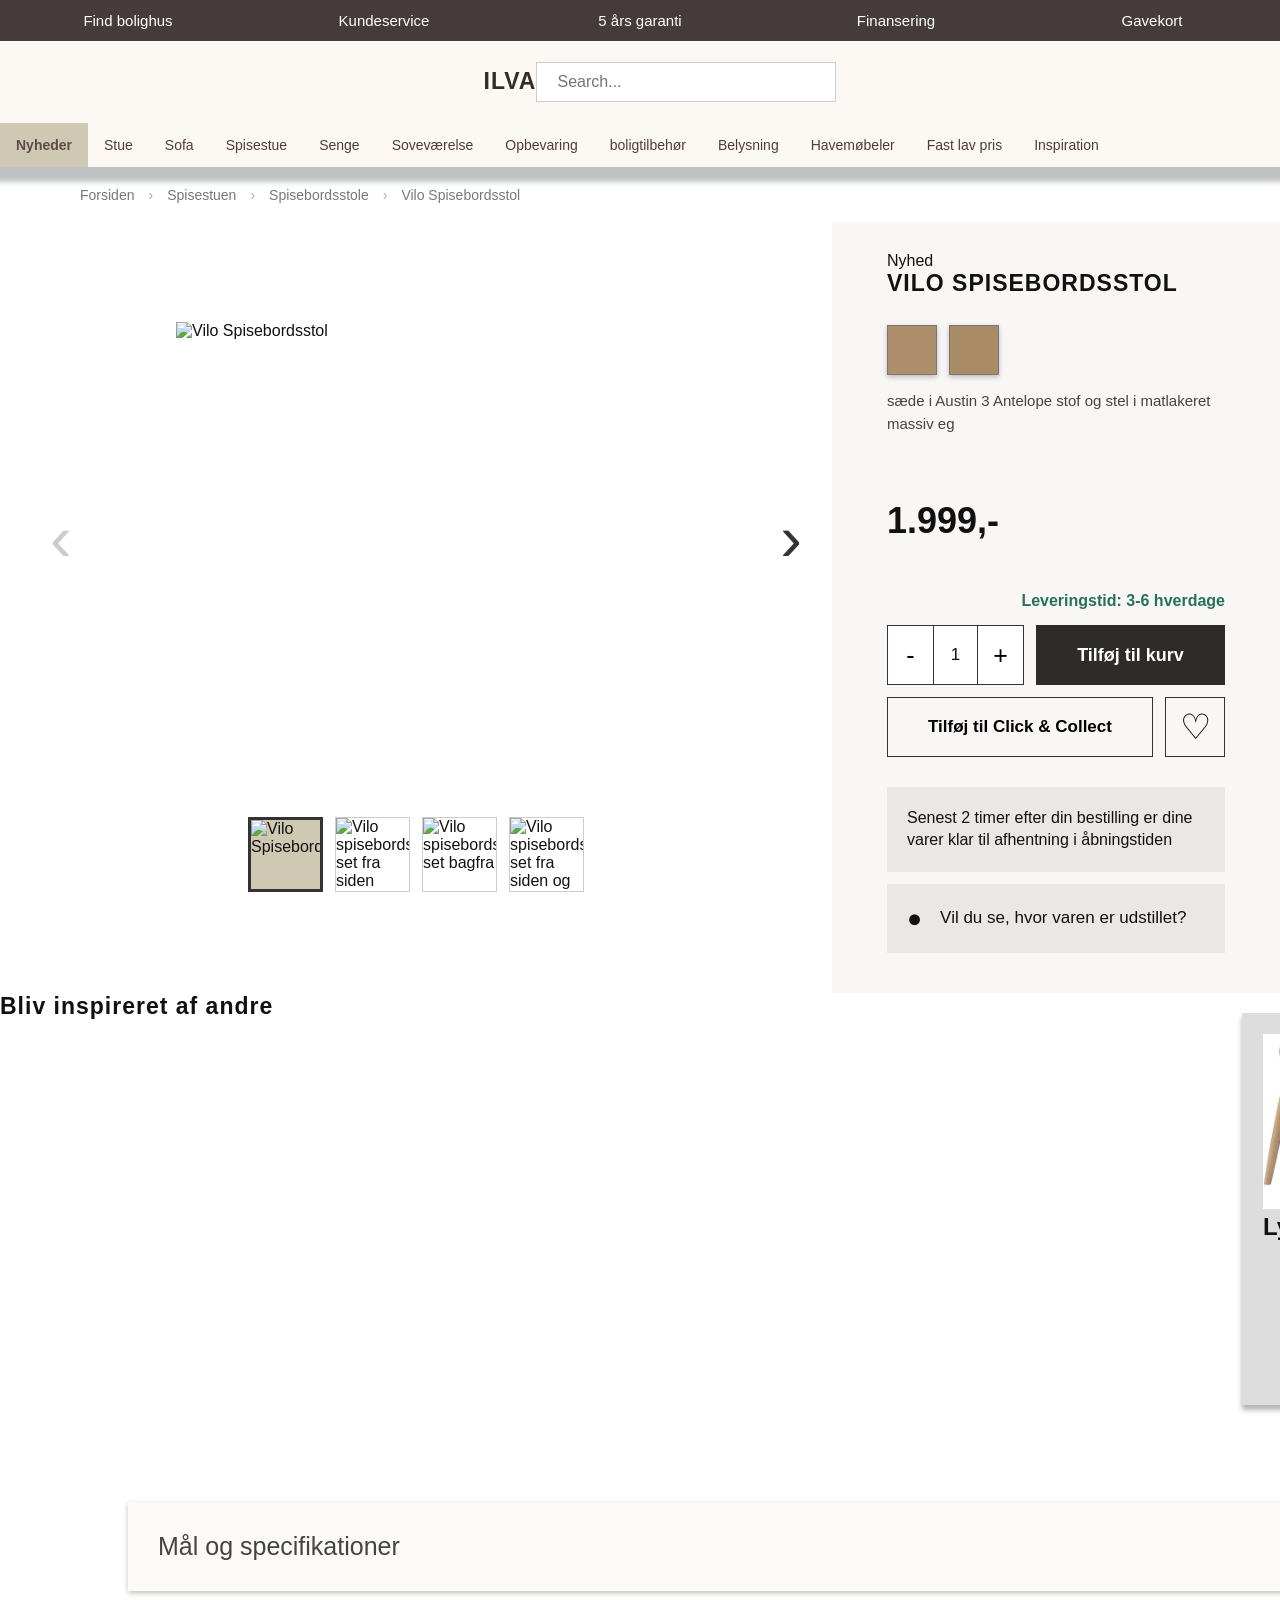
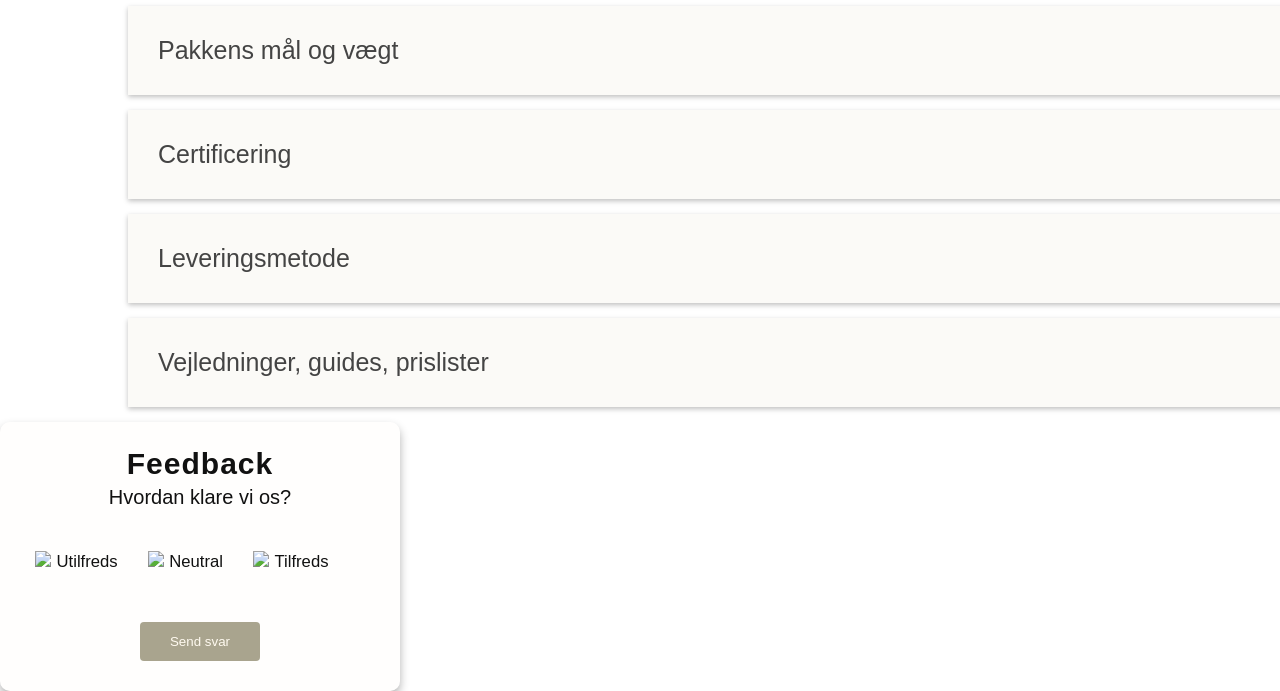
==== commit e7acf52d: "Merge branch 'Kirstine'" ====
--- a/index.html
+++ b/index.html
@@ -136,61 +136,86 @@
     </section>
 
 
-    
-    
+
+    <h1>Bliv inspireret af andre</h1>
+    <div>
+        <ul>
+            <li data-møbelName="Item 1" class="carousel--shadow">
+                <img class="carousel--image" src="images/Lystra-Spisebordsstol.webp" alt="Sessia Spisebord 240 x 95 x 75 cm ">
+                <h2>Lystra Spisebordsstol </h2>
+            </li>
+            <li data-møbelName="Item 2" class="carousel--shadow">
+                <h2>Sessia Spisebord 240 x 95 x 75 cm</h2>
+            </li>
+            <li data-møbelName="Item 3" class="carousel--shadow">
+                <h2>Lunestund Kelim Tæppe 250 x 350 cm </h2>
+            </li>
+            <li data-møbelName="Item 4" class="carousel--shadow">
+                <h2>Ceora Spisebordsstol </h2>
+            </li>
+            <li data-møbelName="Item 5" class="carousel--shadow">
+                <h2>Sessia Spisebord 180 x 95 x 75 cm </h2>
+            </li>
+            <li data-møbelName="Item 6" class="carousel--shadow">
+                <h2>Sikra Pendel 52 x 47 cm </h2>
+            </li>
+        </ul>
+    </div>
+
+
 </main>
 
 
 <button class="accordion">Mål og specifikationer</button>
 <div class="panel">
-    <p>Generelle mål <br>
-
-        Længde
-        55 cm <br>
-        Bredde/Dybde
-        53 cm <br>
-        Højde
-        80 cm <br>
-        Vægt
-        6,5 kg <br> <br>
-        Andre specifikationer
-        
-        <br><br>
-        
-        Produkttype:
-        Spisebordsstole <br>
-        
-        Maks. belastning:
-        Maxbelastning 110 kg <br>
-        
-        Siddehøjde: 47 cm <br>
-        Betræksnavn: Austin<br>
-        Betræksmateriale: Stof<br>
-        Stoftype betræk: Fladvævet<br>
-        Betrækkets komposition: 100% polyester<br>
-        Betræksfarv: Gråbrun <br>
-        Betræksfarvekode: 3<br>
-        Farvenavn på betræk: Antelope <br>
-        Martindale: 115.000<br>
-        Lysægthed: 4-5<br>
-        Pilling: 4<br>
-        Materiale ben/stel: Træ<br>
-        Træsort ben/stel: Eg massiv<br>
-        
-        Behandling ben/stel: Matlakbehandlet <br>
-        
-        Farve ben/stel: Mat natur <br>
-        Varenummer 1090067<br>
-        <br><br>
-        Producent
-        ILVA A/S
-        Damvej 9, DK-8471 Sabro
-        www.ilva.dk <br></p>
-    </div>
-    
-    <button class="accordion">Pakkens mål og vægt</button>
-    <div class="panel">
-        <p>Antal pakker: 1 <br>
+  <p>Generelle mål <br>
+
+Længde
+55 cm <br>
+Bredde/Dybde
+53 cm <br>
+Højde
+80 cm <br>
+Vægt
+6,5 kg <br> <br>
+Andre specifikationer
+
+<br><br>
+
+Produkttype:
+Spisebordsstole <br>
+
+Maks. belastning:
+Maxbelastning 110 kg <br>
+
+Siddehøjde: 47 cm <br>
+Betræksnavn: Austin<br>
+Betræksmateriale: Stof<br>
+Stoftype betræk: Fladvævet<br>
+Betrækkets komposition: 100% polyester<br>
+Betræksfarv: Gråbrun <br>
+Betræksfarvekode: 3<br>
+Farvenavn på betræk: Antelope <br>
+Martindale: 115.000<br>
+Lysægthed: 4-5<br>
+Pilling: 4<br>
+Materiale ben/stel: Træ<br>
+Træsort ben/stel: Eg massiv<br>
+
+Behandling ben/stel: Matlakbehandlet <br>
+
+Farve ben/stel: Mat natur <br>
+Varenummer 1090067<br>
+<br><br>
+Producent
+ILVA A/S
+Damvej 9, DK-8471 Sabro
+www.ilva.dk <br></p>
+</div>
+
+<button class="accordion">Pakkens mål og vægt</button>
+<div class="panel">
+  <p>Antal pakker: 1 <br>
 1 Pakke A <br><br>
 Dybde: 56 cm<br>
 Højde: 90 cm<br>
@@ -203,209 +228,68 @@
 
 <button class="accordion">Certificering</button>
 <div class="panel">
-    <p>FSC®<br><br>
-        
-        FSC-certificerede produkter er din sikkerhed for, at træet i vores produkter er fra ansvarlig skovdrift og/eller andre ansvarlige kilder.<br>
-        I en FSC-certificeret skov vil skovarealet være det samme generation efter generation.<br> Samtidig tages der hensyn til skovens biodiversitet, og sjældne og truede dyrearter beskyttes. <br>
-        FSC sikrer også ordentlige arbejdsvilkår for skovarbejderne og gode relationer til lokalsamfundene.
-        <br><br>
-        Dette produkt indeholder synlige eller ikke-synlige FSC-certificerede trækomponenter.<br> </p>
-    </div>
-    
-    <button class="accordion">Leveringsmetode</button>
-    <div class="panel">
-        <p>Du kan få leveret dit køb på flere måder hos ILVA <br><br>
-            
-            Lagerstatus og leveringsformer<br>
-            
-            Hos ILVA har vi en række forskellige lagerstatusbeskeder alt efter, <br>
-            hvor varen befinder sig. Få et overblik over lagerstatus, og hvad det betyder for dig. <br>
-            Du kan også læse om vores leveringsformer og -priser, så du kan vælge den leveringsform, der passer bedst til dig. <br>
-            <br>
-            
-            Lagerstatusbeskrivelser
-            <br>
-            Klik og læs mere om de forskellige lagerstatusbeskrivelser
-            <br>
-            Leveringsformer
-            <br>
-            Klik og læs om de forskellige leveringsformer og -priser
-            <br></p>
-        </div>
-        
-        <button class="accordion">Vejledninger, guides, prislister</button>
-        <div class="panel">
-            <p>Samlevejledning og advarsler<br><br><br>
-                Plejeguide<br>
-            </p>
-        </div>
-
-        <!-- attempt 0 -->
-        <!-- <section>
-            <h1 style="padding: 20px 400px 0px;">Bliv inspireret af andre</h1>
-            <ul>
-                <li data-møbelName="Item 1" class="carousel--shadow">
-                    <img class="carousel--image" src="images/Lystra-Spisebordsstol.webp" alt="Sessia Spisebord 240 x 95 x 75 cm ">
-                    <h2>Lystra Spisebordsstol </h2>
-                </li>
-                <li data-møbelName="Item 2" class="carousel--shadow">
-                    <h2>Sessia Spisebord 240 x 95 x 75 cm</h2>
-                </li>
-                <li data-møbelName="Item 3" class="carousel--shadow">
-                    <h2>Lunestund Kelim Tæppe 250 x 350 cm </h2>
-                </li>
-                <li data-møbelName="Item 4" class="carousel--shadow">
-                    <h2>Ceora Spisebordsstol </h2>
-                </li>
-                <li data-møbelName="Item 5" class="carousel--shadow">
-                    <h2>Sessia Spisebord 180 x 95 x 75 cm </h2>
-                </li>
-                <li data-møbelName="Item 6" class="carousel--shadow">
-                    <h2>Sikra Pendel 52 x 47 cm </h2>
-                </li>
-            </ul>
-        </section> -->
-        
-
-            <!-- attempt 3 -->
-        <section>
-            <div class="inspoCarousel">
-                    <h1>Bliv inspireret af andre</h1>
-                    <div class="inspo-container">
-                        <div class="inspo-card active">
-                            <div class="inspo-imageContainer">
-                                <span style="background-color: black; color: white; top: 0; left: 210px; position: relative; padding: 4px;">Fast lav pris</span>
-                                <span style="background-color: #916f4b; color: white; top: 30px; left: 151px; position: relative; padding: 4px;">Nyhed</span>
-                                <img src="https://media.ilva.dk/webshop/dam/photo1/100004610116-001.jpg?quality=80&bgColor=fff&center=0.5%252C0.5&width=400&rmode=pad&format=webp" alt="Stray">
-                            </div>
-                            <p class="inspo-card__title">Lystra Spisebordsstol</p>
-                            <p class="inspo-card__text">2.199,-</p>
-                            <span style="font-size: 250%;">♡</span>
-                        </div>
-                        <div class="inspo-card active">
-                            <div class="inspo-imageContainer">
-                                <span style="background-color: #916f4b; color: white; top: 0px; left: 251px; position: relative; padding: 4px;">Nyhed</span>
-                                <img src="https://media.ilva.dk/webshop/dam/photo1/100004611727-001.jpg?quality=80&bgColor=fff&center=0.5%252C0.5&width=400&rmode=pad&format=webp" alt="Stray">
-                            </div>
-                            <p class="inspo-card__title">Sessia Spisebord 240 x 95 x 75 cm</p>
-                            <p class="inspo-card__text">7.999,-</p>
-                            <span style="font-size: 250%;">♡</span>
-                        </div>
-                        <div class="inspo-card active">
-                            <div class="inspo-imageContainer">
-                                <span style="background-color: #916f4b; color: white; top: 0px; left: 251px; position: relative; padding: 4px;">Nyhed</span>
-                                <img src="https://media.ilva.dk/webshop/dam/photo1/100004540536-001.jpg?quality=80&bgColor=fff&center=0.5%252C0.5&width=400&rmode=pad&format=webp" alt="Stray">
-                            </div>
-                            <p class="inspo-card__title">Newton Spisebordsstol</p>
-                            <p class="inspo-card__text">1.999,-</p>
-                            <span style="font-size: 250%;">♡</span>
-                        </div>
-                        <div class="inspo-card active">
-                            <div class="inspo-imageContainer">
-                                <span style="background-color: #916f4b; color: white; top: 0px; left: 251px; position: relative; padding: 4px;">Nyhed</span>
-                                <img src="https://media.ilva.dk/webshop/dam/photo1/100004606192-001.jpg?quality=80&bgColor=fff&center=0.5%252C0.5&width=400&rmode=pad&format=webp" alt="Stray">
-                            </div>
-                            <p class="inspo-card__title">Lunestund Kelim tæppe 260 x 350 cm</p>
-                            <p class="inspo-card__text">3.999,-</p>
-                        </div>
-                        <div class="inspo-card">
-                            <div class="inspo-imageContainer">
-                                <span style="background-color: #916f4b; color: white; top: 0px; left: 251px; position: relative; padding: 4px;">Nyhed</span>
-                                <img src="https://media.ilva.dk/webshop/dam/photo1/100004611853-001.jpg?quality=80&bgColor=fff&center=0.5%252C0.5&width=400&rmode=pad&format=webp" alt="Stray">
-                            </div>
-                            <p class="inspo-card__title">Ceora Spisebordsstol</p>
-                            <p class="inspo-card__text">699,-</p>
-                        </div>
-                        <div class="inspo-card">
-                            <div class="inspo-imageContainer">
-                                <span style="background-color: #916f4b; color: white; top: 0px; left: 251px; position: relative; padding: 4px;">Nyhed</span>
-                                <img src="https://media.ilva.dk/webshop/dam/photo1/100004611730-001.jpg?quality=80&bgColor=fff&center=0.5%252C0.5&width=400&rmode=pad&format=webp" alt="Stray">
-                            </div>
-                            <p class="inspo-card__title">Sessia Spisebordsstol 180 x 95 x 75 cm</p>
-                            <p class="inspo-card__text">6.499,-</p>
-                        </div>
-                        <div class="inspo-card">
-                            <div class="inspo-imageContainer">
-                                <span style="background-color: #916f4b; color: white; top: 0px; left: 251px; position: relative; padding: 4px;">Nyhed</span>
-                                <img src="https://media.ilva.dk/webshop/dam/photo1/100004606429-001.jpg?quality=80&bgColor=fff&center=0.5%252C0.5&width=400&rmode=pad&format=webp" alt="Stray">
-                            </div>
-                            <p class="inspo-card__title">Sikra Pendel</p>
-                            <p class="inspo-card__text">999,-</p>
-                        </div>
-                        <div class="inspo-card">
-                            <div class="inspo-imageContainer">
-                                <span style="background-color: #916f4b; color: white; top: 0px; left: 251px; position: relative; padding: 4px;">Nyhed</span>
-                                <img src="https://media.ilva.dk/webshop/dam/photo1/b0176075-001.jpg?quality=80&bgColor=fff&center=0.5%252C0.5&width=400&rmode=pad&format=webp" alt="Stray">
-                            </div>
-                            <p class="inspo-card__title">Newton Loungestol</p>
-                            <p class="inspo-card__text">2.499,-</p>
-                        </div>
-                        <div class="inspo-card">
-                            <div class="inspo-imageContainer">
-                                <span style="background-color: #916f4b; color: white; top: 0px; left: 251px; position: relative; padding: 4px;">Nyhed</span>
-                                <img src="https://media.ilva.dk/webshop/dam/photo1/b0092310-001.jpg?quality=80&bgColor=fff&center=0.5%252C0.5&width=400&rmode=pad&format=webp" alt="Stray">
-                            </div>
-                            <p class="inspo-card__title">Skovby SM842 Spisebordsstol</p>
-                            <p class="inspo-card__text">2.998,50,-</p>
-                        </div>
-                        <div class="inspo-card">
-                            <div class="inspo-imageContainer">
-                                <span style="background-color: #916f4b; color: white; top: 0px; left: 251px; position: relative; padding: 4px;">Nyhed</span>
-                                <img src="https://media.ilva.dk/webshop/dam/enviromentphotos/100004420152-102.jpg?quality=80&bgColor=fff&center=0.5%252C0.5&width=400&rmode=pad&format=webp" alt="Stray">
-                            </div>
-                            <p class="inspo-card__title">Skovby SM842 SPisebord</p>
-                            <p class="inspo-card__text">2.624,25,-</p>
-                        </div>
-                        <div class="inspo-card">
-                            <div class="inspo-imageContainer">
-                                <span style="background-color: #916f4b; color: white; top: 0px; left: 251px; position: relative; padding: 4px;">Nyhed</span>
-                                <img src="https://media.ilva.dk/webshop/dam/photo1/100004614825-001.jpg?quality=80&bgColor=fff&center=0.5%252C0.5&width=400&rmode=pad&format=webp" alt="Stray">
-                            </div>
-                            <p class="inspo-card__title">Leva Spisebord 240 x 95 x 75 cm</p>
-                            <p class="inspo-card__text">17.999,-</p>
-                        </div>
-                        <div class="inspo-card">
-                            <div class="inspo-imageContainer">
-                                <span style="background-color: #916f4b; color: white; top: 0px; left: 251px; position: relative; padding: 4px;">Nyhed</span>
-                                <img src="https://media.ilva.dk/webshop/dam/photo1/100004611731-001.jpg?quality=80&bgColor=fff&center=0.5%252C0.5&width=400&rmode=pad&format=webp" alt="Stray">
-                            </div>
-                            <p class="inspo-card__title">Sessia Tillægsplade 50 x 95 cm</p>
-                            <p class="inspo-card__text">1.399,-</p>
-                        </div>
-                    </div>
-                    <button class="inspoCarouselPrev">‹</button>
-                    <button class="inspoCarouselNext">›</button>
-                </div>
-                <script src="inspocarousel.js"></script>
-        </section>
-
-            
-        <!-- rating system -->
-        
-        
-        <div class="container" id="container">
-            <h1 class="heading">Feedback</h1>
-            <p>Hvordan klare vi os?</p>
-            <div class="ratings-container" id="ratings-container">
-                <div class="rating">
-                    <img src="https://cdn-icons-png.flaticon.com/512/166/166527.png" />
-                    <small>Unhappy</small>
-                </div>
-                <div class="rating">
-                    <img src="https://cdn-icons-png.flaticon.com/512/1791/1791385.png" />
-                    <small>Neutral</small>
-                </div>
-                <div class="rating">
-                    <img src="https://cdn-icons-png.flaticon.com/512/166/166538.png" />
-                    <small>Satisfied</small>
-                </div>
-            </div>
-            <button class="btn" id="btn">Send Review</button>
-        </div>
-        
-        
-        
-        <script src="mathilde.js"></script>
-    </body>
-    </html>
-    +  <p>FSC®<br><br>
+
+FSC-certificerede produkter er din sikkerhed for, at træet i vores produkter er fra ansvarlig skovdrift og/eller andre ansvarlige kilder.<br>
+ I en FSC-certificeret skov vil skovarealet være det samme generation efter generation.<br> Samtidig tages der hensyn til skovens biodiversitet, og sjældne og truede dyrearter beskyttes. <br>
+ FSC sikrer også ordentlige arbejdsvilkår for skovarbejderne og gode relationer til lokalsamfundene.
+<br><br>
+Dette produkt indeholder synlige eller ikke-synlige FSC-certificerede trækomponenter.<br> </p>
+</div>
+
+<button class="accordion">Leveringsmetode</button>
+<div class="panel">
+  <p>Du kan få leveret dit køb på flere måder hos ILVA <br><br>
+
+Lagerstatus og leveringsformer<br>
+
+Hos ILVA har vi en række forskellige lagerstatusbeskeder alt efter, <br>
+hvor varen befinder sig. Få et overblik over lagerstatus, og hvad det betyder for dig. <br>
+Du kan også læse om vores leveringsformer og -priser, så du kan vælge den leveringsform, der passer bedst til dig. <br>
+<br>
+
+Lagerstatusbeskrivelser
+<br>
+Klik og læs mere om de forskellige lagerstatusbeskrivelser
+<br>
+Leveringsformer
+<br>
+Klik og læs om de forskellige leveringsformer og -priser
+<br></p>
+</div>
+
+<button class="accordion">Vejledninger, guides, prislister</button>
+<div class="panel">
+  <p>Samlevejledning og advarsler<br><br><br>
+Plejeguide<br>
+</p>
+</div>
+
+<!-- rating system -->
+
+
+   <div class="container" id="container">
+      <h1 class="heading">Feedback</h1>
+      <p>Hvordan klare vi os?</p>
+      <div class="ratings-container" id="ratings-container">
+        <div class="rating">
+          <img src="https://cdn-icons-png.flaticon.com/512/166/166527.png" />
+          <small>Utilfreds</small>
+        </div>
+        <div class="rating">
+          <img src="https://cdn-icons-png.flaticon.com/512/1791/1791385.png" />
+          <small>Neutral</small>
+        </div>
+        <div class="rating">
+          <img src="https://cdn-icons-png.flaticon.com/512/166/166538.png" />
+          <small>Tilfreds</small>
+        </div>
+      </div>
+      <button class="btn" id="btn">Send svar</button>
+    </div>
+
+
+
+<script src="mathilde.js"></script>
+</body>
+</html>
--- a/stylesheet.css
+++ b/stylesheet.css
@@ -652,11 +652,13 @@
   box-shadow: 0 0 10px rgba(0, 0, 0, 0.3);
   color: aliceblue;
   transition: all 300ms ease;
-}
+  color: #2d2c2b;
+}
+
 
 .btn {
   background-color: rgb(169, 164, 142);
-  color: aliceblue;
+  color: rgb(255, 250, 240);
   border: 0;
   margin: 10px;
   border-radius: 4px;
@@ -678,12 +680,10 @@
 }
 
 /* INSPO CAROUSEL */
-
-/* --- attempt 0 --- */
 ul {
   width: 100vw;
   height: 509px;
-  padding: 0 400px 20px;
+  padding: 20px 400px;
 
   display: flex;
 
@@ -766,103 +766,4 @@
 .carousel--image {
   height: 50%;
   width: 50%;
-}
-
-
-
-
-
- /* attempt 3 */
-.inspoCarousel {
-  position: relative;
-  height: 600px;
-  width: 87%;
-  margin: 60px;
-}
-
-.inspo-container{
-  display: flex;
-  flex-direction: row;
-  margin: 0 100px;
-  background: linear-gradient(to bottom, #fff 0%, #fff 50%, #ede8e4 50%, #ede8e4 100%);
- justify-content: center;
-}
-
-
-.inspo-card {
-  padding: 1em;
-  width: min-content;
-  margin: 1em;
-  display: none;
-  background-color: #fff;
-}
-
-.inspo-card:hover {
-  box-shadow: 5px 5px 5px rgba(0, 0, 0, 0.3);
-}
-
-.inspo-card.active {
-  display: inline;
-}
-
-.inspo-card__title {
-  padding: 10px;
-  text-align: wrap;
-}
-
-.inspo-card__text {
-  padding-top: 10px;
-  font-weight: bold;
-  padding-bottom: 24px;
-}
-
-.inspo-card__button {
-    background-color: #121212;
-    padding: 1em;
-    border-radius: 20%;
-    width: min-content;
-    color: #efefef;
-}
-
-.inspo-card__button:hover {
-    background-color: #969696;
-}
-
-.inspo-imageContainer {
-  background-color: #fff;
-  height: 300px;
-  width: 300px;
-  /* padding: 20px; */
-  align-content: center;
-}
-
-.inspo-imageContainer img {
-  width: 100%;
-  height: 100%;
-
-  /* object-fit: cover; */
-}
-
-.inspoCarouselPrev {
-  position: absolute;
-  top: 50%;
-  left: 60px;
-  z-index: 100;
-
-  background: transparent;
-  border: none;
-  cursor: pointer;
-  font-size: 65px;
-}
-
-.inspoCarouselNext {
-  position: absolute;
-  top: 50%;
-  right: 60px;
-  z-index: 100;
-
-  background: transparent;
-  border: none;
-  cursor: pointer;
-  font-size: 65px;
 }
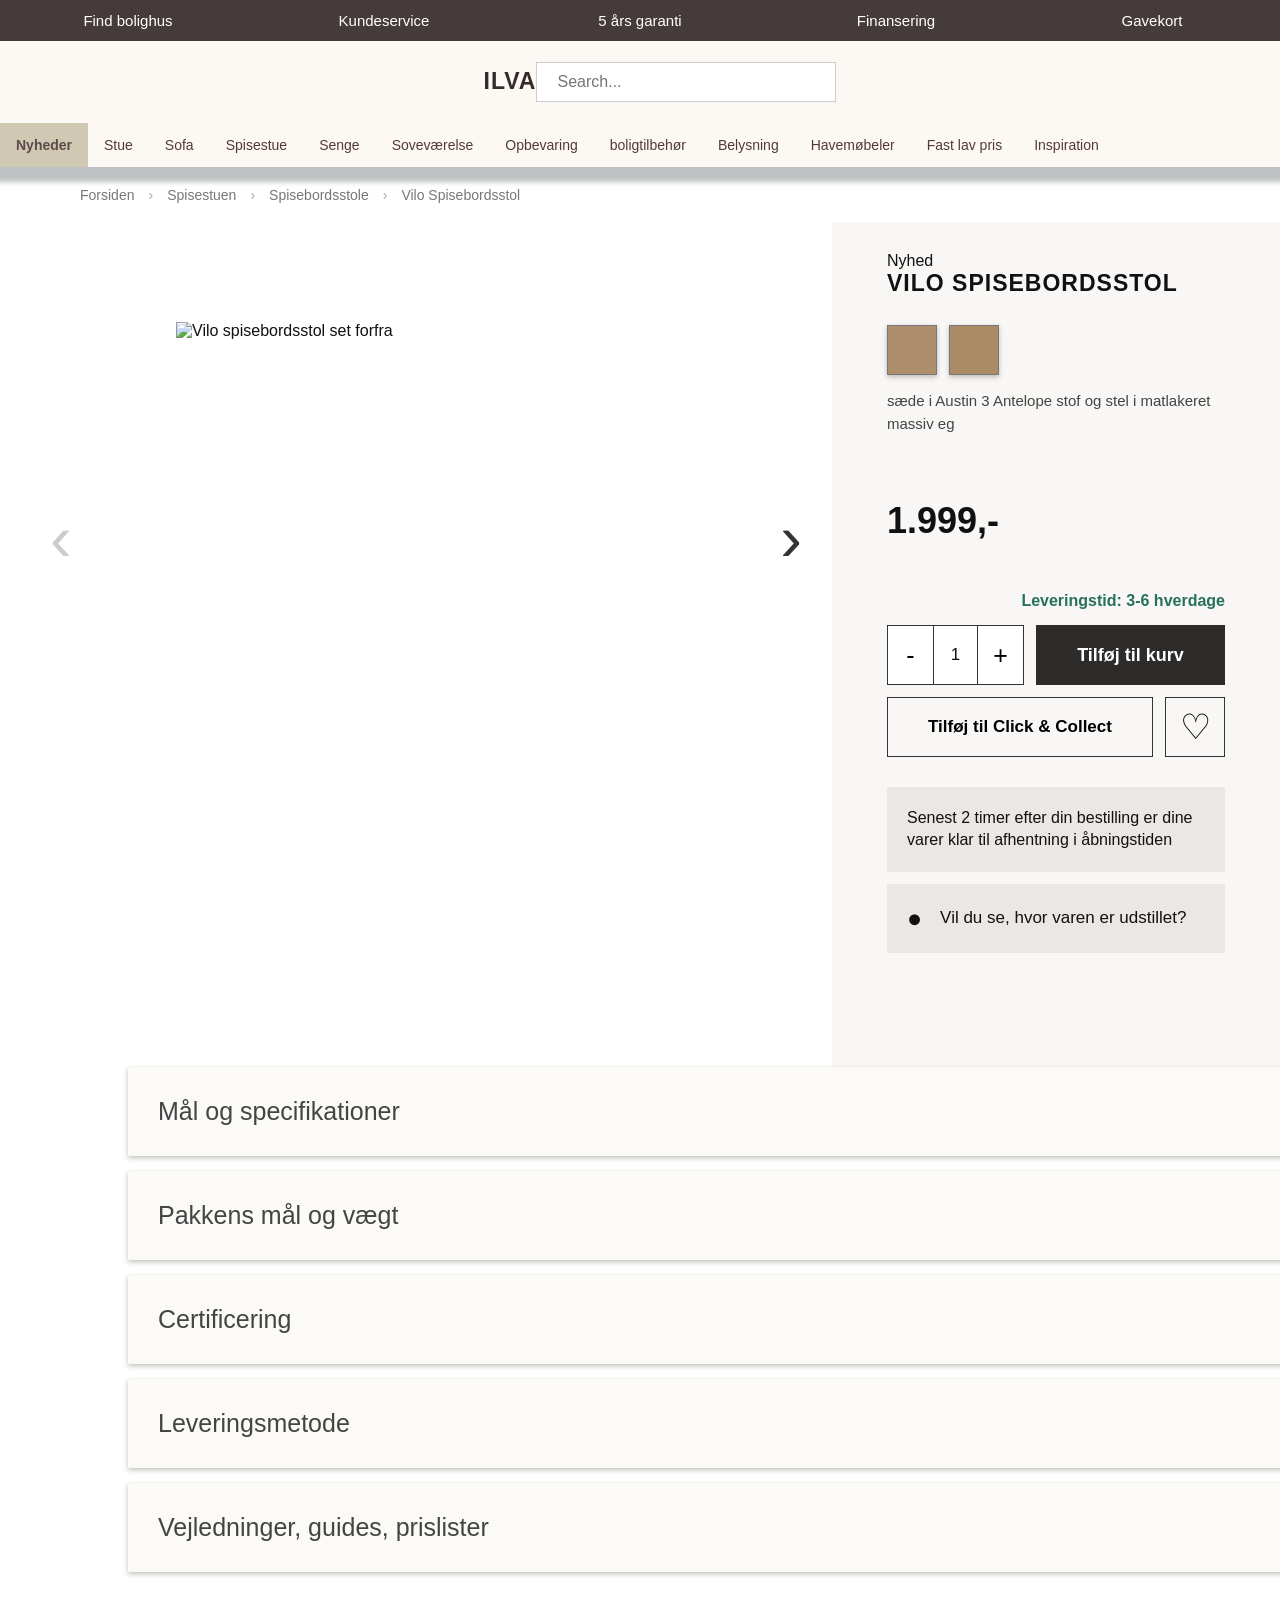
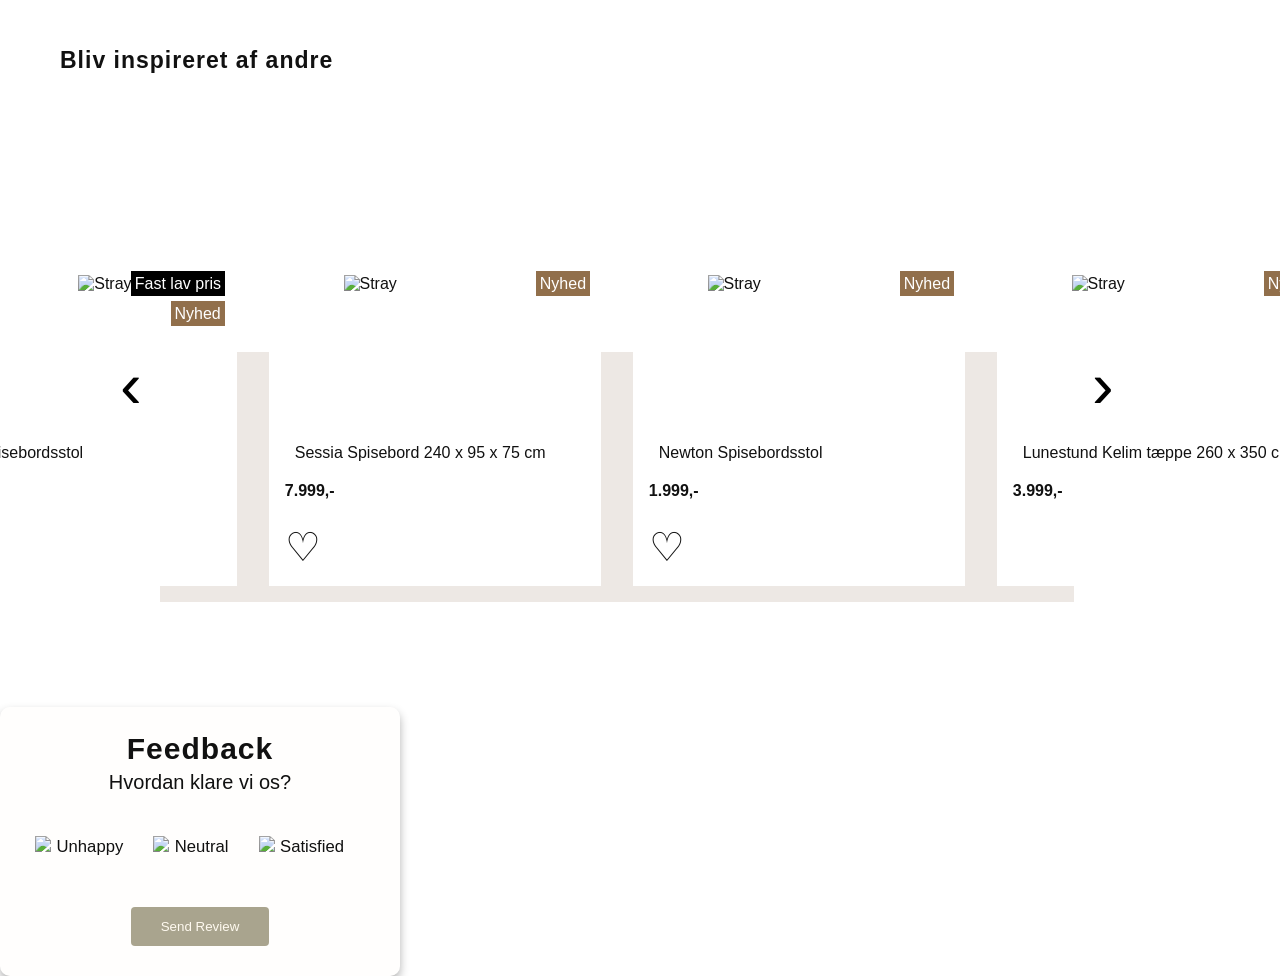
==== commit 83d1e131: "Merge branch 'Alex'" ====
--- a/index.html
+++ b/index.html
@@ -136,86 +136,61 @@
     </section>
 
 
-
-    <h1>Bliv inspireret af andre</h1>
-    <div>
-        <ul>
-            <li data-møbelName="Item 1" class="carousel--shadow">
-                <img class="carousel--image" src="images/Lystra-Spisebordsstol.webp" alt="Sessia Spisebord 240 x 95 x 75 cm ">
-                <h2>Lystra Spisebordsstol </h2>
-            </li>
-            <li data-møbelName="Item 2" class="carousel--shadow">
-                <h2>Sessia Spisebord 240 x 95 x 75 cm</h2>
-            </li>
-            <li data-møbelName="Item 3" class="carousel--shadow">
-                <h2>Lunestund Kelim Tæppe 250 x 350 cm </h2>
-            </li>
-            <li data-møbelName="Item 4" class="carousel--shadow">
-                <h2>Ceora Spisebordsstol </h2>
-            </li>
-            <li data-møbelName="Item 5" class="carousel--shadow">
-                <h2>Sessia Spisebord 180 x 95 x 75 cm </h2>
-            </li>
-            <li data-møbelName="Item 6" class="carousel--shadow">
-                <h2>Sikra Pendel 52 x 47 cm </h2>
-            </li>
-        </ul>
-    </div>
-
-
+    
+    
 </main>
 
 
 <button class="accordion">Mål og specifikationer</button>
 <div class="panel">
-  <p>Generelle mål <br>
-
-Længde
-55 cm <br>
-Bredde/Dybde
-53 cm <br>
-Højde
-80 cm <br>
-Vægt
-6,5 kg <br> <br>
-Andre specifikationer
-
-<br><br>
-
-Produkttype:
-Spisebordsstole <br>
-
-Maks. belastning:
-Maxbelastning 110 kg <br>
-
-Siddehøjde: 47 cm <br>
-Betræksnavn: Austin<br>
-Betræksmateriale: Stof<br>
-Stoftype betræk: Fladvævet<br>
-Betrækkets komposition: 100% polyester<br>
-Betræksfarv: Gråbrun <br>
-Betræksfarvekode: 3<br>
-Farvenavn på betræk: Antelope <br>
-Martindale: 115.000<br>
-Lysægthed: 4-5<br>
-Pilling: 4<br>
-Materiale ben/stel: Træ<br>
-Træsort ben/stel: Eg massiv<br>
-
-Behandling ben/stel: Matlakbehandlet <br>
-
-Farve ben/stel: Mat natur <br>
-Varenummer 1090067<br>
-<br><br>
-Producent
-ILVA A/S
-Damvej 9, DK-8471 Sabro
-www.ilva.dk <br></p>
-</div>
-
-<button class="accordion">Pakkens mål og vægt</button>
-<div class="panel">
-  <p>Antal pakker: 1 <br>
+    <p>Generelle mål <br>
+
+        Længde
+        55 cm <br>
+        Bredde/Dybde
+        53 cm <br>
+        Højde
+        80 cm <br>
+        Vægt
+        6,5 kg <br> <br>
+        Andre specifikationer
+        
+        <br><br>
+        
+        Produkttype:
+        Spisebordsstole <br>
+        
+        Maks. belastning:
+        Maxbelastning 110 kg <br>
+        
+        Siddehøjde: 47 cm <br>
+        Betræksnavn: Austin<br>
+        Betræksmateriale: Stof<br>
+        Stoftype betræk: Fladvævet<br>
+        Betrækkets komposition: 100% polyester<br>
+        Betræksfarv: Gråbrun <br>
+        Betræksfarvekode: 3<br>
+        Farvenavn på betræk: Antelope <br>
+        Martindale: 115.000<br>
+        Lysægthed: 4-5<br>
+        Pilling: 4<br>
+        Materiale ben/stel: Træ<br>
+        Træsort ben/stel: Eg massiv<br>
+        
+        Behandling ben/stel: Matlakbehandlet <br>
+        
+        Farve ben/stel: Mat natur <br>
+        Varenummer 1090067<br>
+        <br><br>
+        Producent
+        ILVA A/S
+        Damvej 9, DK-8471 Sabro
+        www.ilva.dk <br></p>
+    </div>
+    
+    <button class="accordion">Pakkens mål og vægt</button>
+    <div class="panel">
+        <p>Antal pakker: 1 <br>
 1 Pakke A <br><br>
 Dybde: 56 cm<br>
 Højde: 90 cm<br>
@@ -228,68 +203,209 @@
 
 <button class="accordion">Certificering</button>
 <div class="panel">
-  <p>FSC®<br><br>
-
-FSC-certificerede produkter er din sikkerhed for, at træet i vores produkter er fra ansvarlig skovdrift og/eller andre ansvarlige kilder.<br>
- I en FSC-certificeret skov vil skovarealet være det samme generation efter generation.<br> Samtidig tages der hensyn til skovens biodiversitet, og sjældne og truede dyrearter beskyttes. <br>
- FSC sikrer også ordentlige arbejdsvilkår for skovarbejderne og gode relationer til lokalsamfundene.
-<br><br>
-Dette produkt indeholder synlige eller ikke-synlige FSC-certificerede trækomponenter.<br> </p>
-</div>
-
-<button class="accordion">Leveringsmetode</button>
-<div class="panel">
-  <p>Du kan få leveret dit køb på flere måder hos ILVA <br><br>
-
-Lagerstatus og leveringsformer<br>
-
-Hos ILVA har vi en række forskellige lagerstatusbeskeder alt efter, <br>
-hvor varen befinder sig. Få et overblik over lagerstatus, og hvad det betyder for dig. <br>
-Du kan også læse om vores leveringsformer og -priser, så du kan vælge den leveringsform, der passer bedst til dig. <br>
-<br>
-
-Lagerstatusbeskrivelser
-<br>
-Klik og læs mere om de forskellige lagerstatusbeskrivelser
-<br>
-Leveringsformer
-<br>
-Klik og læs om de forskellige leveringsformer og -priser
-<br></p>
-</div>
-
-<button class="accordion">Vejledninger, guides, prislister</button>
-<div class="panel">
-  <p>Samlevejledning og advarsler<br><br><br>
-Plejeguide<br>
-</p>
-</div>
-
-<!-- rating system -->
-
-
-   <div class="container" id="container">
-      <h1 class="heading">Feedback</h1>
-      <p>Hvordan klare vi os?</p>
-      <div class="ratings-container" id="ratings-container">
-        <div class="rating">
-          <img src="https://cdn-icons-png.flaticon.com/512/166/166527.png" />
-          <small>Utilfreds</small>
-        </div>
-        <div class="rating">
-          <img src="https://cdn-icons-png.flaticon.com/512/1791/1791385.png" />
-          <small>Neutral</small>
-        </div>
-        <div class="rating">
-          <img src="https://cdn-icons-png.flaticon.com/512/166/166538.png" />
-          <small>Tilfreds</small>
-        </div>
-      </div>
-      <button class="btn" id="btn">Send svar</button>
+    <p>FSC®<br><br>
+        
+        FSC-certificerede produkter er din sikkerhed for, at træet i vores produkter er fra ansvarlig skovdrift og/eller andre ansvarlige kilder.<br>
+        I en FSC-certificeret skov vil skovarealet være det samme generation efter generation.<br> Samtidig tages der hensyn til skovens biodiversitet, og sjældne og truede dyrearter beskyttes. <br>
+        FSC sikrer også ordentlige arbejdsvilkår for skovarbejderne og gode relationer til lokalsamfundene.
+        <br><br>
+        Dette produkt indeholder synlige eller ikke-synlige FSC-certificerede trækomponenter.<br> </p>
     </div>
-
-
-
-<script src="mathilde.js"></script>
-</body>
-</html>
+    
+    <button class="accordion">Leveringsmetode</button>
+    <div class="panel">
+        <p>Du kan få leveret dit køb på flere måder hos ILVA <br><br>
+            
+            Lagerstatus og leveringsformer<br>
+            
+            Hos ILVA har vi en række forskellige lagerstatusbeskeder alt efter, <br>
+            hvor varen befinder sig. Få et overblik over lagerstatus, og hvad det betyder for dig. <br>
+            Du kan også læse om vores leveringsformer og -priser, så du kan vælge den leveringsform, der passer bedst til dig. <br>
+            <br>
+            
+            Lagerstatusbeskrivelser
+            <br>
+            Klik og læs mere om de forskellige lagerstatusbeskrivelser
+            <br>
+            Leveringsformer
+            <br>
+            Klik og læs om de forskellige leveringsformer og -priser
+            <br></p>
+        </div>
+        
+        <button class="accordion">Vejledninger, guides, prislister</button>
+        <div class="panel">
+            <p>Samlevejledning og advarsler<br><br><br>
+                Plejeguide<br>
+            </p>
+        </div>
+
+        <!-- attempt 0 -->
+        <!-- <section>
+            <h1 style="padding: 20px 400px 0px;">Bliv inspireret af andre</h1>
+            <ul>
+                <li data-møbelName="Item 1" class="carousel--shadow">
+                    <img class="carousel--image" src="images/Lystra-Spisebordsstol.webp" alt="Sessia Spisebord 240 x 95 x 75 cm ">
+                    <h2>Lystra Spisebordsstol </h2>
+                </li>
+                <li data-møbelName="Item 2" class="carousel--shadow">
+                    <h2>Sessia Spisebord 240 x 95 x 75 cm</h2>
+                </li>
+                <li data-møbelName="Item 3" class="carousel--shadow">
+                    <h2>Lunestund Kelim Tæppe 250 x 350 cm </h2>
+                </li>
+                <li data-møbelName="Item 4" class="carousel--shadow">
+                    <h2>Ceora Spisebordsstol </h2>
+                </li>
+                <li data-møbelName="Item 5" class="carousel--shadow">
+                    <h2>Sessia Spisebord 180 x 95 x 75 cm </h2>
+                </li>
+                <li data-møbelName="Item 6" class="carousel--shadow">
+                    <h2>Sikra Pendel 52 x 47 cm </h2>
+                </li>
+            </ul>
+        </section> -->
+        
+
+            <!-- attempt 3 -->
+        <section>
+            <div class="inspoCarousel">
+                    <h1>Bliv inspireret af andre</h1>
+                    <div class="inspo-container">
+                        <div class="inspo-card active">
+                            <div class="inspo-imageContainer">
+                                <span style="background-color: black; color: white; top: 0; left: 210px; position: relative; padding: 4px;">Fast lav pris</span>
+                                <span style="background-color: #916f4b; color: white; top: 30px; left: 151px; position: relative; padding: 4px;">Nyhed</span>
+                                <img src="https://media.ilva.dk/webshop/dam/photo1/100004610116-001.jpg?quality=80&bgColor=fff&center=0.5%252C0.5&width=400&rmode=pad&format=webp" alt="Stray">
+                            </div>
+                            <p class="inspo-card__title">Lystra Spisebordsstol</p>
+                            <p class="inspo-card__text">2.199,-</p>
+                            <span style="font-size: 250%;">♡</span>
+                        </div>
+                        <div class="inspo-card active">
+                            <div class="inspo-imageContainer">
+                                <span style="background-color: #916f4b; color: white; top: 0px; left: 251px; position: relative; padding: 4px;">Nyhed</span>
+                                <img src="https://media.ilva.dk/webshop/dam/photo1/100004611727-001.jpg?quality=80&bgColor=fff&center=0.5%252C0.5&width=400&rmode=pad&format=webp" alt="Stray">
+                            </div>
+                            <p class="inspo-card__title">Sessia Spisebord 240 x 95 x 75 cm</p>
+                            <p class="inspo-card__text">7.999,-</p>
+                            <span style="font-size: 250%;">♡</span>
+                        </div>
+                        <div class="inspo-card active">
+                            <div class="inspo-imageContainer">
+                                <span style="background-color: #916f4b; color: white; top: 0px; left: 251px; position: relative; padding: 4px;">Nyhed</span>
+                                <img src="https://media.ilva.dk/webshop/dam/photo1/100004540536-001.jpg?quality=80&bgColor=fff&center=0.5%252C0.5&width=400&rmode=pad&format=webp" alt="Stray">
+                            </div>
+                            <p class="inspo-card__title">Newton Spisebordsstol</p>
+                            <p class="inspo-card__text">1.999,-</p>
+                            <span style="font-size: 250%;">♡</span>
+                        </div>
+                        <div class="inspo-card active">
+                            <div class="inspo-imageContainer">
+                                <span style="background-color: #916f4b; color: white; top: 0px; left: 251px; position: relative; padding: 4px;">Nyhed</span>
+                                <img src="https://media.ilva.dk/webshop/dam/photo1/100004606192-001.jpg?quality=80&bgColor=fff&center=0.5%252C0.5&width=400&rmode=pad&format=webp" alt="Stray">
+                            </div>
+                            <p class="inspo-card__title">Lunestund Kelim tæppe 260 x 350 cm</p>
+                            <p class="inspo-card__text">3.999,-</p>
+                        </div>
+                        <div class="inspo-card">
+                            <div class="inspo-imageContainer">
+                                <span style="background-color: #916f4b; color: white; top: 0px; left: 251px; position: relative; padding: 4px;">Nyhed</span>
+                                <img src="https://media.ilva.dk/webshop/dam/photo1/100004611853-001.jpg?quality=80&bgColor=fff&center=0.5%252C0.5&width=400&rmode=pad&format=webp" alt="Stray">
+                            </div>
+                            <p class="inspo-card__title">Ceora Spisebordsstol</p>
+                            <p class="inspo-card__text">699,-</p>
+                        </div>
+                        <div class="inspo-card">
+                            <div class="inspo-imageContainer">
+                                <span style="background-color: #916f4b; color: white; top: 0px; left: 251px; position: relative; padding: 4px;">Nyhed</span>
+                                <img src="https://media.ilva.dk/webshop/dam/photo1/100004611730-001.jpg?quality=80&bgColor=fff&center=0.5%252C0.5&width=400&rmode=pad&format=webp" alt="Stray">
+                            </div>
+                            <p class="inspo-card__title">Sessia Spisebordsstol 180 x 95 x 75 cm</p>
+                            <p class="inspo-card__text">6.499,-</p>
+                        </div>
+                        <div class="inspo-card">
+                            <div class="inspo-imageContainer">
+                                <span style="background-color: #916f4b; color: white; top: 0px; left: 251px; position: relative; padding: 4px;">Nyhed</span>
+                                <img src="https://media.ilva.dk/webshop/dam/photo1/100004606429-001.jpg?quality=80&bgColor=fff&center=0.5%252C0.5&width=400&rmode=pad&format=webp" alt="Stray">
+                            </div>
+                            <p class="inspo-card__title">Sikra Pendel</p>
+                            <p class="inspo-card__text">999,-</p>
+                        </div>
+                        <div class="inspo-card">
+                            <div class="inspo-imageContainer">
+                                <span style="background-color: #916f4b; color: white; top: 0px; left: 251px; position: relative; padding: 4px;">Nyhed</span>
+                                <img src="https://media.ilva.dk/webshop/dam/photo1/b0176075-001.jpg?quality=80&bgColor=fff&center=0.5%252C0.5&width=400&rmode=pad&format=webp" alt="Stray">
+                            </div>
+                            <p class="inspo-card__title">Newton Loungestol</p>
+                            <p class="inspo-card__text">2.499,-</p>
+                        </div>
+                        <div class="inspo-card">
+                            <div class="inspo-imageContainer">
+                                <span style="background-color: #916f4b; color: white; top: 0px; left: 251px; position: relative; padding: 4px;">Nyhed</span>
+                                <img src="https://media.ilva.dk/webshop/dam/photo1/b0092310-001.jpg?quality=80&bgColor=fff&center=0.5%252C0.5&width=400&rmode=pad&format=webp" alt="Stray">
+                            </div>
+                            <p class="inspo-card__title">Skovby SM842 Spisebordsstol</p>
+                            <p class="inspo-card__text">2.998,50,-</p>
+                        </div>
+                        <div class="inspo-card">
+                            <div class="inspo-imageContainer">
+                                <span style="background-color: #916f4b; color: white; top: 0px; left: 251px; position: relative; padding: 4px;">Nyhed</span>
+                                <img src="https://media.ilva.dk/webshop/dam/enviromentphotos/100004420152-102.jpg?quality=80&bgColor=fff&center=0.5%252C0.5&width=400&rmode=pad&format=webp" alt="Stray">
+                            </div>
+                            <p class="inspo-card__title">Skovby SM842 SPisebord</p>
+                            <p class="inspo-card__text">2.624,25,-</p>
+                        </div>
+                        <div class="inspo-card">
+                            <div class="inspo-imageContainer">
+                                <span style="background-color: #916f4b; color: white; top: 0px; left: 251px; position: relative; padding: 4px;">Nyhed</span>
+                                <img src="https://media.ilva.dk/webshop/dam/photo1/100004614825-001.jpg?quality=80&bgColor=fff&center=0.5%252C0.5&width=400&rmode=pad&format=webp" alt="Stray">
+                            </div>
+                            <p class="inspo-card__title">Leva Spisebord 240 x 95 x 75 cm</p>
+                            <p class="inspo-card__text">17.999,-</p>
+                        </div>
+                        <div class="inspo-card">
+                            <div class="inspo-imageContainer">
+                                <span style="background-color: #916f4b; color: white; top: 0px; left: 251px; position: relative; padding: 4px;">Nyhed</span>
+                                <img src="https://media.ilva.dk/webshop/dam/photo1/100004611731-001.jpg?quality=80&bgColor=fff&center=0.5%252C0.5&width=400&rmode=pad&format=webp" alt="Stray">
+                            </div>
+                            <p class="inspo-card__title">Sessia Tillægsplade 50 x 95 cm</p>
+                            <p class="inspo-card__text">1.399,-</p>
+                        </div>
+                    </div>
+                    <button class="inspoCarouselPrev">‹</button>
+                    <button class="inspoCarouselNext">›</button>
+                </div>
+                <script src="inspocarousel.js"></script>
+        </section>
+
+            
+        <!-- rating system -->
+        
+        
+        <div class="container" id="container">
+            <h1 class="heading">Feedback</h1>
+            <p>Hvordan klare vi os?</p>
+            <div class="ratings-container" id="ratings-container">
+                <div class="rating">
+                    <img src="https://cdn-icons-png.flaticon.com/512/166/166527.png" />
+                    <small>Unhappy</small>
+                </div>
+                <div class="rating">
+                    <img src="https://cdn-icons-png.flaticon.com/512/1791/1791385.png" />
+                    <small>Neutral</small>
+                </div>
+                <div class="rating">
+                    <img src="https://cdn-icons-png.flaticon.com/512/166/166538.png" />
+                    <small>Satisfied</small>
+                </div>
+            </div>
+            <button class="btn" id="btn">Send Review</button>
+        </div>
+        
+        
+        
+        <script src="mathilde.js"></script>
+    </body>
+    </html>
+    
--- a/stylesheet.css
+++ b/stylesheet.css
@@ -680,10 +680,12 @@
 }
 
 /* INSPO CAROUSEL */
+
+/* --- attempt 0 --- */
 ul {
   width: 100vw;
   height: 509px;
-  padding: 20px 400px;
+  padding: 0 400px 20px;
 
   display: flex;
 
@@ -766,4 +768,103 @@
 .carousel--image {
   height: 50%;
   width: 50%;
+}
+
+
+
+
+
+ /* attempt 3 */
+.inspoCarousel {
+  position: relative;
+  height: 600px;
+  width: 87%;
+  margin: 60px;
+}
+
+.inspo-container{
+  display: flex;
+  flex-direction: row;
+  margin: 0 100px;
+  background: linear-gradient(to bottom, #fff 0%, #fff 50%, #ede8e4 50%, #ede8e4 100%);
+ justify-content: center;
+}
+
+
+.inspo-card {
+  padding: 1em;
+  width: min-content;
+  margin: 1em;
+  display: none;
+  background-color: #fff;
+}
+
+.inspo-card:hover {
+  box-shadow: 5px 5px 5px rgba(0, 0, 0, 0.3);
+}
+
+.inspo-card.active {
+  display: inline;
+}
+
+.inspo-card__title {
+  padding: 10px;
+  text-align: wrap;
+}
+
+.inspo-card__text {
+  padding-top: 10px;
+  font-weight: bold;
+  padding-bottom: 24px;
+}
+
+.inspo-card__button {
+    background-color: #121212;
+    padding: 1em;
+    border-radius: 20%;
+    width: min-content;
+    color: #efefef;
+}
+
+.inspo-card__button:hover {
+    background-color: #969696;
+}
+
+.inspo-imageContainer {
+  background-color: #fff;
+  height: 300px;
+  width: 300px;
+  /* padding: 20px; */
+  align-content: center;
+}
+
+.inspo-imageContainer img {
+  width: 100%;
+  height: 100%;
+
+  /* object-fit: cover; */
+}
+
+.inspoCarouselPrev {
+  position: absolute;
+  top: 50%;
+  left: 60px;
+  z-index: 100;
+
+  background: transparent;
+  border: none;
+  cursor: pointer;
+  font-size: 65px;
+}
+
+.inspoCarouselNext {
+  position: absolute;
+  top: 50%;
+  right: 60px;
+  z-index: 100;
+
+  background: transparent;
+  border: none;
+  cursor: pointer;
+  font-size: 65px;
 }
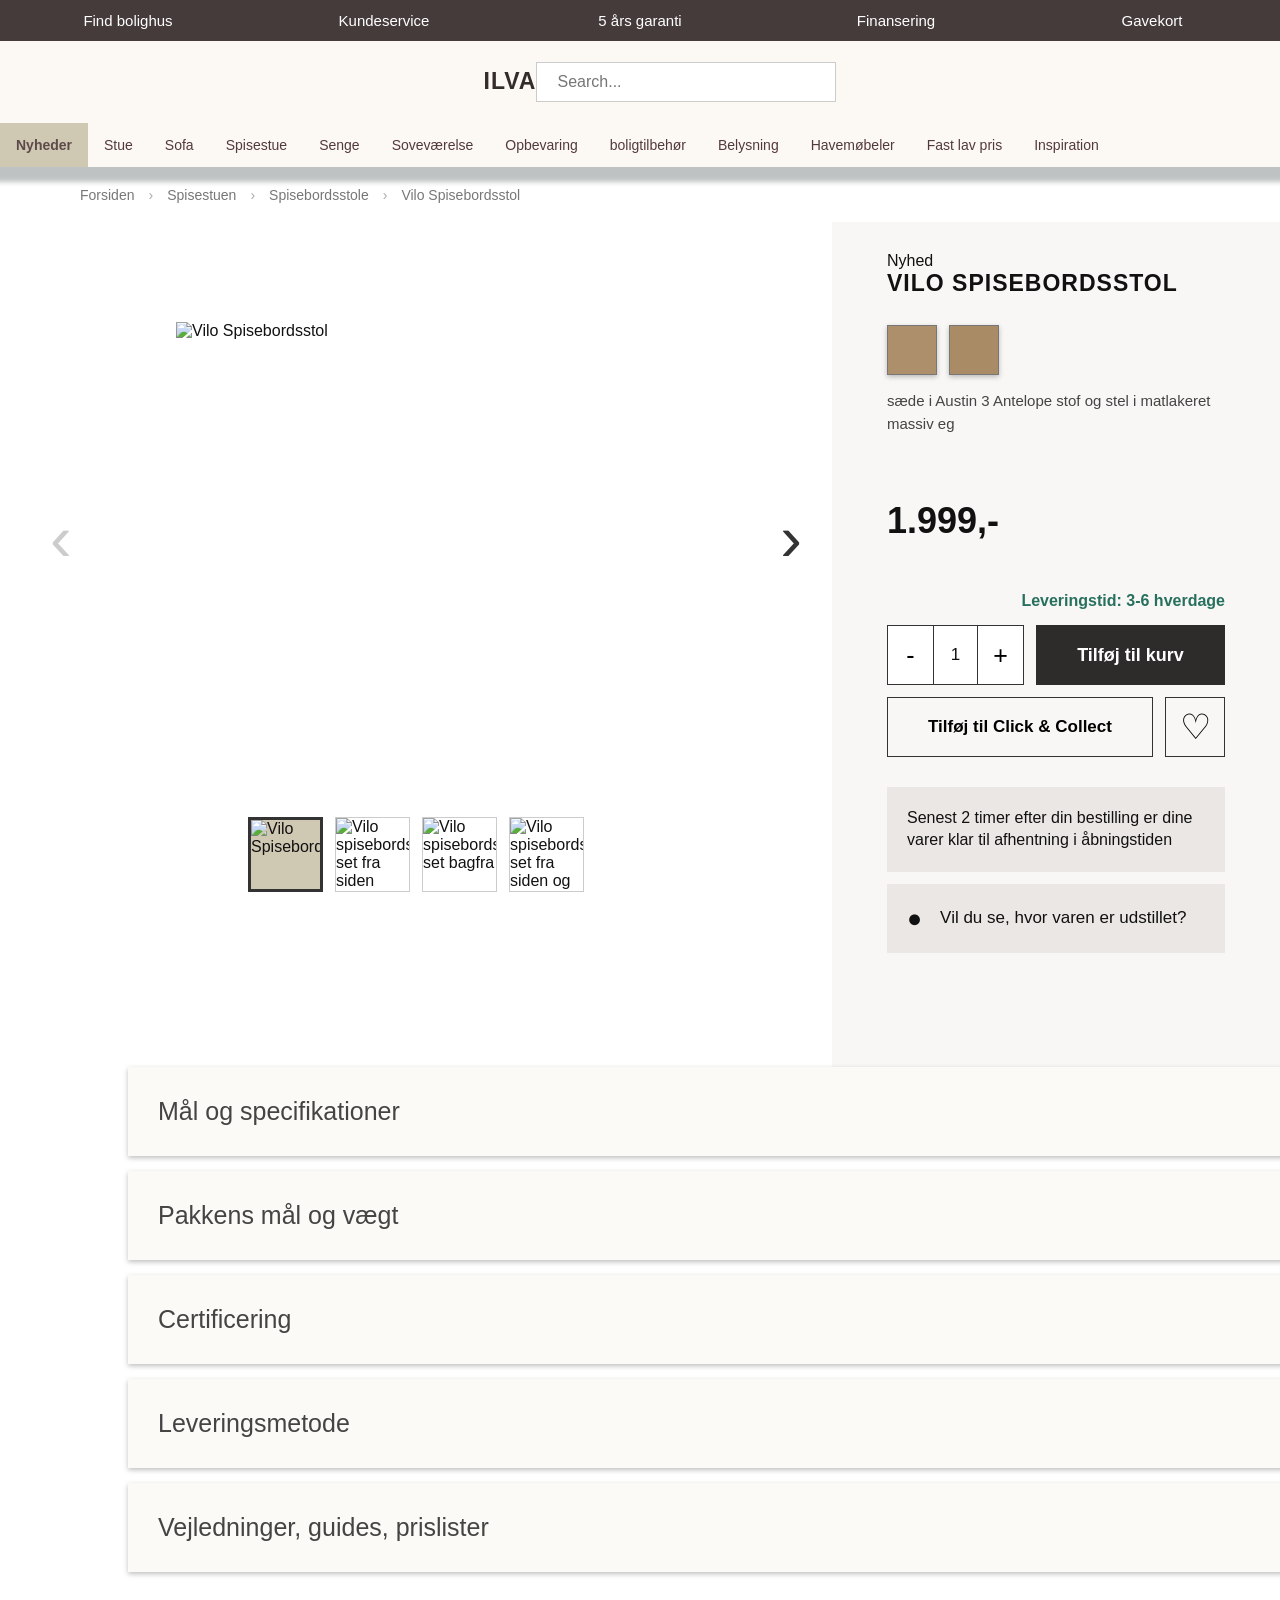
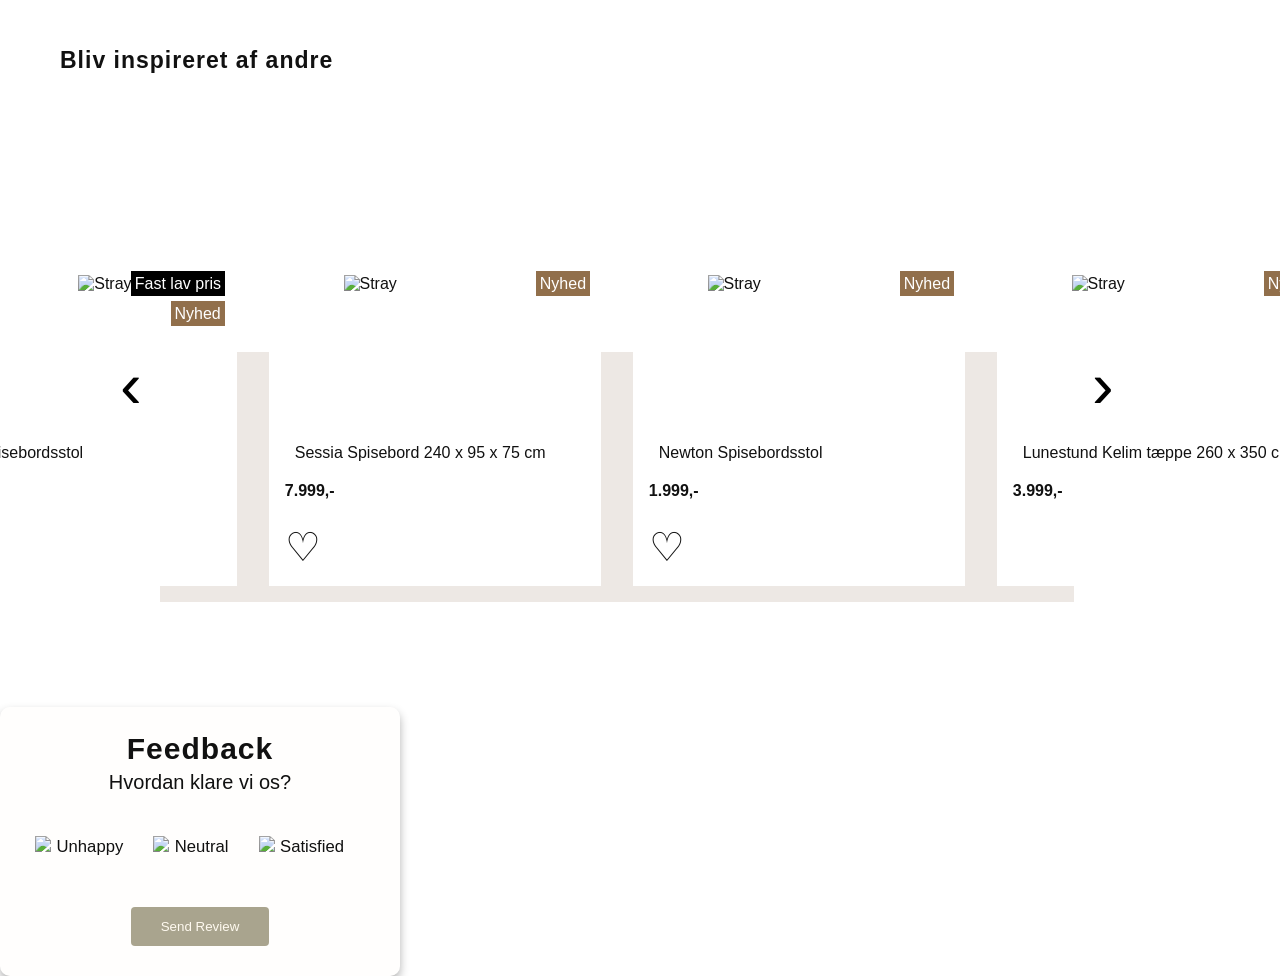
==== commit df277fb9: "carousel fix" ====
--- a/index.html
+++ b/index.html
@@ -7,9 +7,7 @@
 
     <link rel="stylesheet" href="stylesheet.css">
     <script src="javakirstine.js" defer></script>
-    <link rel="stylesheet" href="carousel.css">
-
-<script src="stolcarousel.js" defer></script>
+    <script src="stolcarousel.js" defer></script>
 </head>
 <body>
 
@@ -376,7 +374,6 @@
                     <button class="inspoCarouselPrev">‹</button>
                     <button class="inspoCarouselNext">›</button>
                 </div>
-                <script src="inspocarousel.js"></script>
         </section>
 
             
